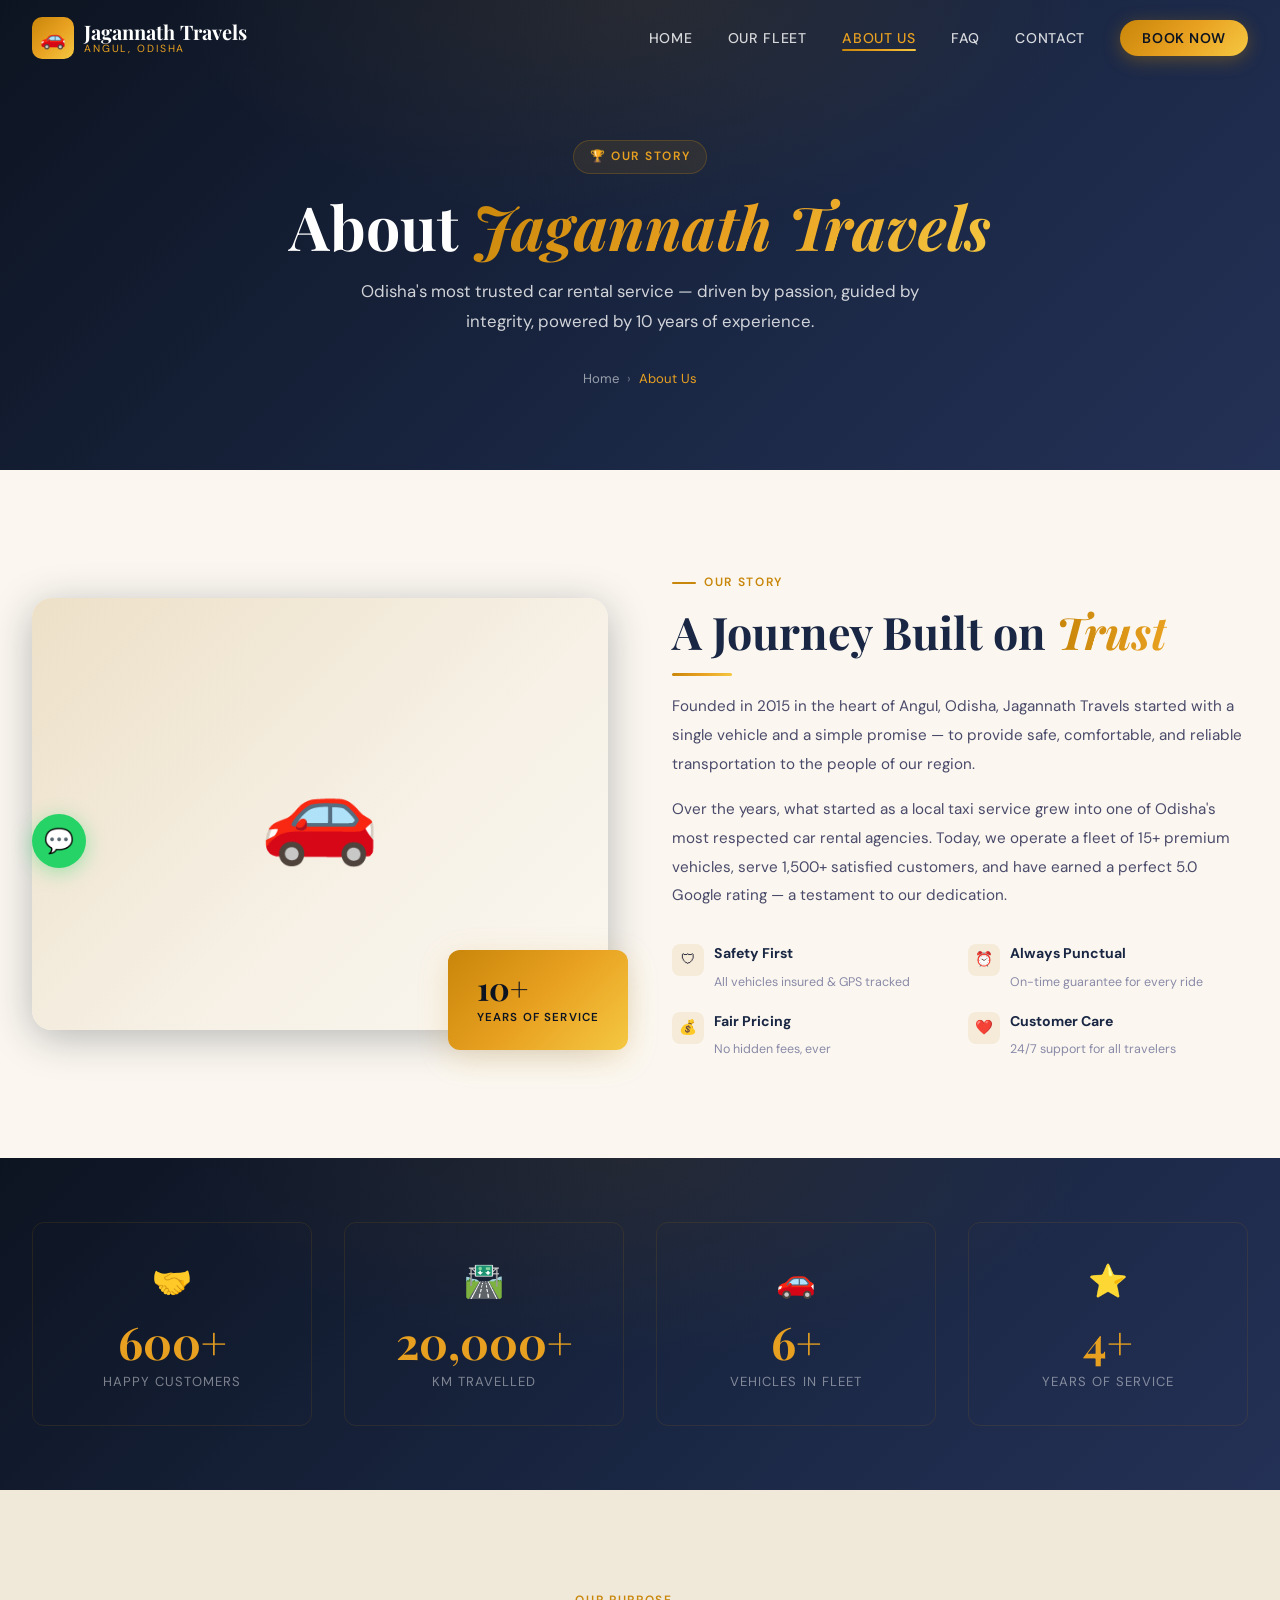
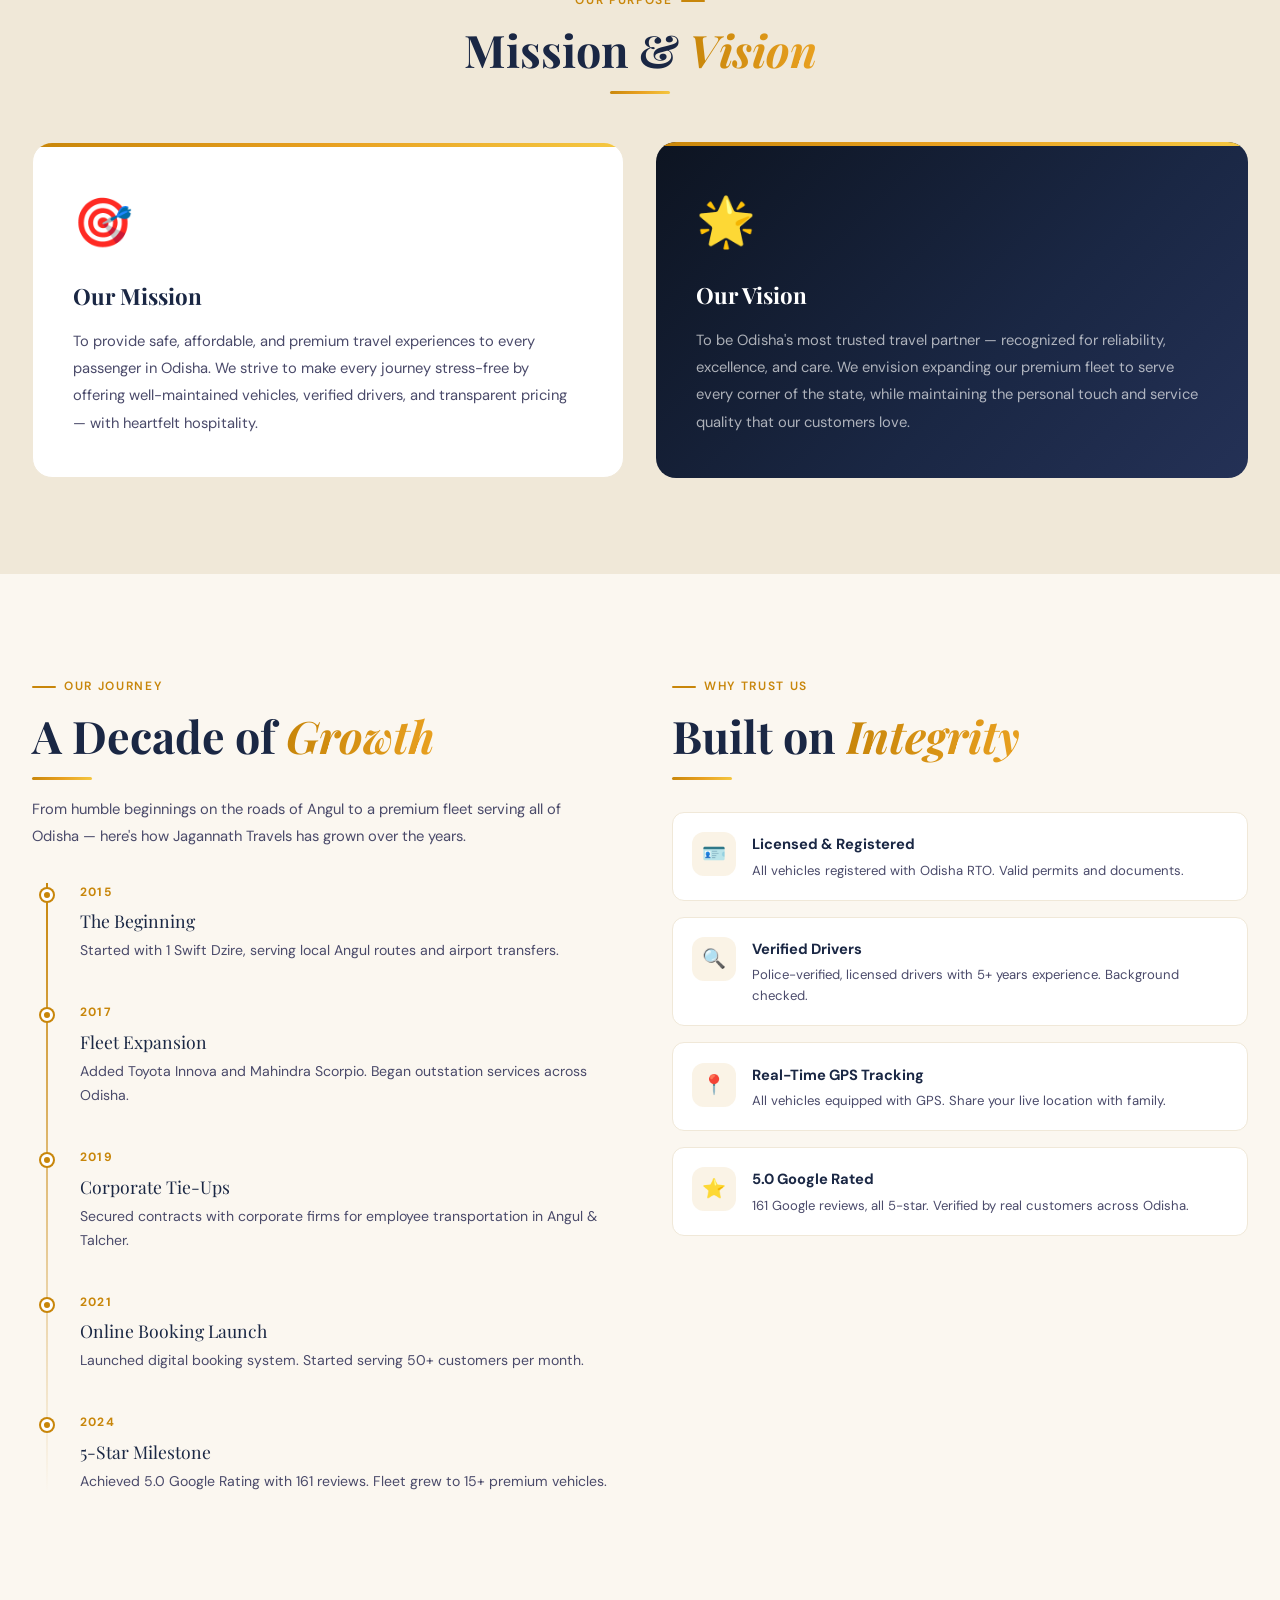
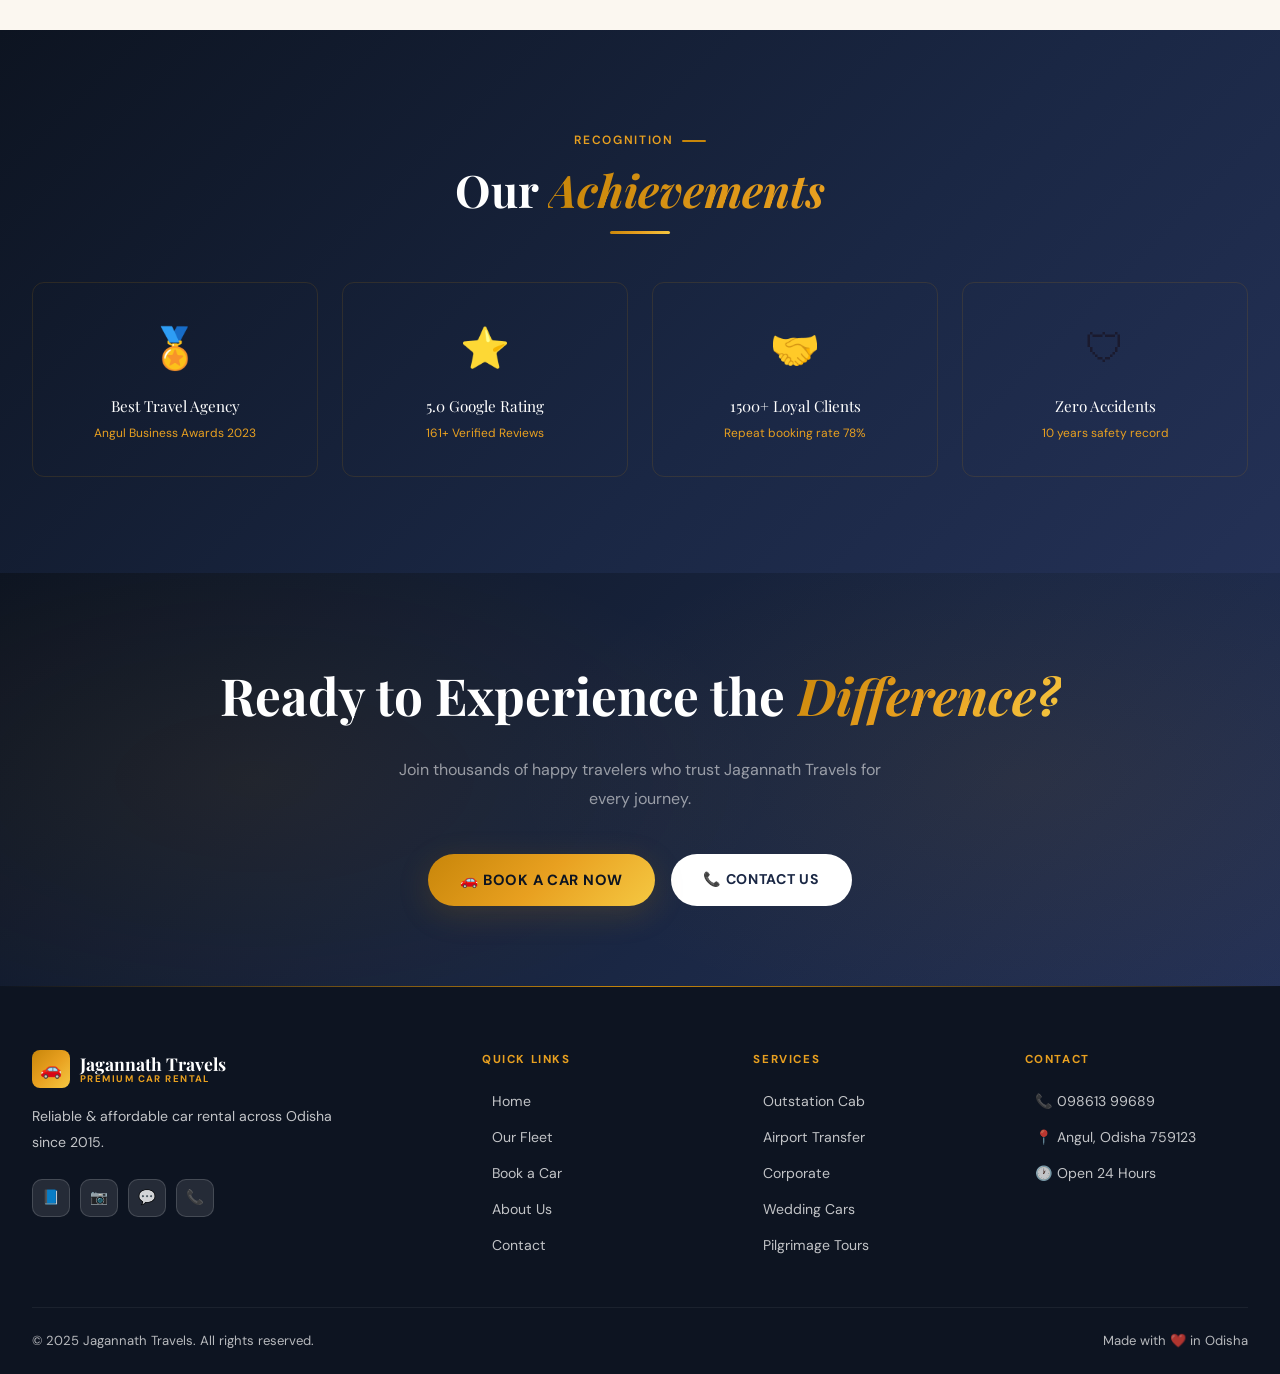
==== about.html @ 0ee489a3 "Initial commit - Jagannath Travels website" ====
<!DOCTYPE html>
<html lang="en">
<head>
  <meta charset="UTF-8" />
  <meta name="viewport" content="width=device-width, initial-scale=1.0" />
  <title>About Us | Jagannath Travels – Trusted Car Rental Angul, Odisha</title>
  <meta name="description" content="Learn about Jagannath Travels — Angul's most trusted car rental service since 2015. Our story, mission, and values. 5.0 Google rated, serving Odisha with pride." />
  <meta name="keywords" content="about Jagannath Travels, car rental company Angul, travel agency Odisha history, trusted cab service Odisha" />
  <link rel="canonical" href="https://www.jagannath-travels.com/about.html" />
  <link rel="stylesheet" href="style.css" />
</head>
<body class="inner-page">

  <div class="page-loader" id="pageLoader">
    <div class="loader-inner">
      <div class="loader-logo">Jagannath <span>Travels</span></div>
      <div class="loader-bar"><div class="loader-progress"></div></div>
    </div>
  </div>

  <nav class="nav" id="mainNav">
    <div class="nav-inner">
      <a href="index.html" class="nav-logo">
        <div class="logo-icon">🚗</div>
        <div class="logo-text">Jagannath Travels<span>Angul, Odisha</span></div>
      </a>
      <ul class="nav-links" id="navLinks">
        <li><a href="index.html">Home</a></li>
        <li><a href="cars.html">Our Fleet</a></li>
        <li><a href="about.html">About Us</a></li>
        <li><a href="faq.html">FAQ</a></li>
        <li><a href="contact.html">Contact</a></li>
        <li><a href="contact.html" class="nav-cta">Book Now</a></li>
      </ul>
      <button class="nav-toggle" id="navToggle"><span></span><span></span><span></span></button>
    </div>
  </nav>

  <header class="page-hero">
    <div class="page-hero-content">
      <div class="page-hero-tag">🏆 Our Story</div>
      <h1 class="page-hero-title">About <span class="italic">Jagannath Travels</span></h1>
      <p class="page-hero-desc">Odisha's most trusted car rental service — driven by passion, guided by integrity, powered by 10 years of experience.</p>
      <nav class="breadcrumb" aria-label="Breadcrumb">
        <a href="index.html">Home</a>
        <span>›</span>
        <span class="current">About Us</span>
      </nav>
    </div>
  </header>

  <!-- Our Story -->
  <section class="section" aria-labelledby="story-heading">
    <div class="container">
      <div class="about-story">
        <div class="about-img-wrap reveal-left">
          <div class="about-img" style="font-size:6rem;">🚗</div>
          <div class="about-accent-card">
            <div class="num">10+</div>
            <div class="text">Years of Service</div>
          </div>
        </div>

        <div class="reveal-right">
          <div class="section-tag">Our Story</div>
          <h2 class="section-title" id="story-heading">A Journey Built on <span class="italic">Trust</span></h2>
          <div class="divider"></div>
          <p style="font-size:0.95rem;color:var(--text-mid);line-height:1.9;margin-bottom:1rem;">
            Founded in 2015 in the heart of Angul, Odisha, Jagannath Travels started with a single vehicle and a simple promise — to provide safe, comfortable, and reliable transportation to the people of our region.
          </p>
          <p style="font-size:0.95rem;color:var(--text-mid);line-height:1.9;margin-bottom:1.5rem;">
            Over the years, what started as a local taxi service grew into one of Odisha's most respected car rental agencies. Today, we operate a fleet of 15+ premium vehicles, serve 1,500+ satisfied customers, and have earned a perfect 5.0 Google rating — a testament to our dedication.
          </p>

          <div class="about-values">
            <div class="value-item">
              <div class="value-icon">🛡</div>
              <div class="value-text">
                <strong>Safety First</strong>
                <span>All vehicles insured & GPS tracked</span>
              </div>
            </div>
            <div class="value-item">
              <div class="value-icon">⏰</div>
              <div class="value-text">
                <strong>Always Punctual</strong>
                <span>On-time guarantee for every ride</span>
              </div>
            </div>
            <div class="value-item">
              <div class="value-icon">💰</div>
              <div class="value-text">
                <strong>Fair Pricing</strong>
                <span>No hidden fees, ever</span>
              </div>
            </div>
            <div class="value-item">
              <div class="value-icon">❤️</div>
              <div class="value-text">
                <strong>Customer Care</strong>
                <span>24/7 support for all travelers</span>
              </div>
            </div>
          </div>
        </div>
      </div>
    </div>
  </section>

  <!-- Stats Band -->
  <section class="stats-section" aria-label="Company Stats">
    <div class="container">
      <div class="stats-grid">
        <div class="stat-card reveal delay-1">
          <div class="stat-icon">🤝</div>
          <div class="stat-num" data-count="1500" data-suffix="+">0+</div>
          <div class="stat-label">Happy Customers</div>
        </div>
        <div class="stat-card reveal delay-2">
          <div class="stat-icon">🛣️</div>
          <div class="stat-num" data-count="50000" data-suffix="+">0+</div>
          <div class="stat-label">KM Travelled</div>
        </div>
        <div class="stat-card reveal delay-3">
          <div class="stat-icon">🚗</div>
          <div class="stat-num" data-count="15" data-suffix="+">0+</div>
          <div class="stat-label">Vehicles in Fleet</div>
        </div>
        <div class="stat-card reveal delay-4">
          <div class="stat-icon">⭐</div>
          <div class="stat-num" data-count="10" data-suffix="+">0+</div>
          <div class="stat-label">Years of Service</div>
        </div>
      </div>
    </div>
  </section>

  <!-- Mission & Vision -->
  <section class="section" style="background:var(--cream-dark);" aria-labelledby="mission-heading">
    <div class="container">
      <div class="section-header-center reveal">
        <div class="section-tag">Our Purpose</div>
        <h2 class="section-title" id="mission-heading">Mission & <span class="italic">Vision</span></h2>
        <div class="divider divider-center"></div>
      </div>

      <div style="display:grid;grid-template-columns:1fr 1fr;gap:2rem;margin-top:3rem;">
        <div style="background:var(--white);border-radius:var(--radius-lg);padding:2.5rem;border:1px solid var(--cream-dark);position:relative;overflow:hidden;" class="reveal delay-1">
          <div style="position:absolute;top:0;left:0;right:0;height:4px;background:var(--gradient-gold);"></div>
          <div style="font-size:3rem;margin-bottom:1rem;">🎯</div>
          <h3 style="font-family:var(--font-display);font-size:1.4rem;color:var(--navy);margin-bottom:0.8rem;">Our Mission</h3>
          <p style="font-size:0.92rem;color:var(--text-mid);line-height:1.85;">
            To provide safe, affordable, and premium travel experiences to every passenger in Odisha. We strive to make every journey stress-free by offering well-maintained vehicles, verified drivers, and transparent pricing — with heartfelt hospitality.
          </p>
        </div>

        <div style="background:var(--gradient-navy);border-radius:var(--radius-lg);padding:2.5rem;position:relative;overflow:hidden;" class="reveal delay-2">
          <div style="position:absolute;top:0;left:0;right:0;height:4px;background:var(--gradient-gold);"></div>
          <div style="font-size:3rem;margin-bottom:1rem;">🌟</div>
          <h3 style="font-family:var(--font-display);font-size:1.4rem;color:var(--white);margin-bottom:0.8rem;">Our Vision</h3>
          <p style="font-size:0.92rem;color:rgba(255,255,255,0.65);line-height:1.85;">
            To be Odisha's most trusted travel partner — recognized for reliability, excellence, and care. We envision expanding our premium fleet to serve every corner of the state, while maintaining the personal touch and service quality that our customers love.
          </p>
        </div>
      </div>
    </div>
  </section>

  <!-- Journey / Timeline -->
  <section class="section" aria-labelledby="journey-heading">
    <div class="container">
      <div style="display:grid;grid-template-columns:1fr 1fr;gap:4rem;align-items:start;">
        <div class="reveal-left">
          <div class="section-tag">Our Journey</div>
          <h2 class="section-title" id="journey-heading">A Decade of <span class="italic">Growth</span></h2>
          <div class="divider"></div>
          <p style="font-size:0.92rem;color:var(--text-mid);line-height:1.85;margin-bottom:2rem;">
            From humble beginnings on the roads of Angul to a premium fleet serving all of Odisha — here's how Jagannath Travels has grown over the years.
          </p>
          <div class="timeline">
            <div class="timeline-item">
              <div class="timeline-year">2015</div>
              <div class="timeline-title">The Beginning</div>
              <div class="timeline-desc">Started with 1 Swift Dzire, serving local Angul routes and airport transfers.</div>
            </div>
            <div class="timeline-item">
              <div class="timeline-year">2017</div>
              <div class="timeline-title">Fleet Expansion</div>
              <div class="timeline-desc">Added Toyota Innova and Mahindra Scorpio. Began outstation services across Odisha.</div>
            </div>
            <div class="timeline-item">
              <div class="timeline-year">2019</div>
              <div class="timeline-title">Corporate Tie-Ups</div>
              <div class="timeline-desc">Secured contracts with corporate firms for employee transportation in Angul & Talcher.</div>
            </div>
            <div class="timeline-item">
              <div class="timeline-year">2021</div>
              <div class="timeline-title">Online Booking Launch</div>
              <div class="timeline-desc">Launched digital booking system. Started serving 50+ customers per month.</div>
            </div>
            <div class="timeline-item">
              <div class="timeline-year">2024</div>
              <div class="timeline-title">5-Star Milestone</div>
              <div class="timeline-desc">Achieved 5.0 Google Rating with 161 reviews. Fleet grew to 15+ premium vehicles.</div>
            </div>
          </div>
        </div>

        <!-- Why Trust Us -->
        <div class="reveal-right">
          <div class="section-tag">Why Trust Us</div>
          <h2 class="section-title">Built on <span class="italic">Integrity</span></h2>
          <div class="divider"></div>

          <div style="display:flex;flex-direction:column;gap:1rem;margin-top:2rem;">
            <div style="display:flex;gap:1rem;align-items:flex-start;padding:1.2rem;background:var(--white);border:1px solid var(--cream-dark);border-radius:var(--radius);transition:var(--transition);" onmouseover="this.style.borderColor='rgba(200,134,10,0.3)'" onmouseout="this.style.borderColor='var(--cream-dark)'">
              <div style="width:44px;height:44px;background:rgba(200,134,10,0.1);border-radius:var(--radius);display:flex;align-items:center;justify-content:center;font-size:1.2rem;flex-shrink:0;">🪪</div>
              <div>
                <div style="font-weight:700;font-size:0.92rem;color:var(--navy);margin-bottom:3px;">Licensed & Registered</div>
                <div style="font-size:0.82rem;color:var(--text-mid);line-height:1.6;">All vehicles registered with Odisha RTO. Valid permits and documents.</div>
              </div>
            </div>

            <div style="display:flex;gap:1rem;align-items:flex-start;padding:1.2rem;background:var(--white);border:1px solid var(--cream-dark);border-radius:var(--radius);transition:var(--transition);" onmouseover="this.style.borderColor='rgba(200,134,10,0.3)'" onmouseout="this.style.borderColor='var(--cream-dark)'">
              <div style="width:44px;height:44px;background:rgba(200,134,10,0.1);border-radius:var(--radius);display:flex;align-items:center;justify-content:center;font-size:1.2rem;flex-shrink:0;">🔍</div>
              <div>
                <div style="font-weight:700;font-size:0.92rem;color:var(--navy);margin-bottom:3px;">Verified Drivers</div>
                <div style="font-size:0.82rem;color:var(--text-mid);line-height:1.6;">Police-verified, licensed drivers with 5+ years experience. Background checked.</div>
              </div>
            </div>

            <div style="display:flex;gap:1rem;align-items:flex-start;padding:1.2rem;background:var(--white);border:1px solid var(--cream-dark);border-radius:var(--radius);transition:var(--transition);" onmouseover="this.style.borderColor='rgba(200,134,10,0.3)'" onmouseout="this.style.borderColor='var(--cream-dark)'">
              <div style="width:44px;height:44px;background:rgba(200,134,10,0.1);border-radius:var(--radius);display:flex;align-items:center;justify-content:center;font-size:1.2rem;flex-shrink:0;">📍</div>
              <div>
                <div style="font-weight:700;font-size:0.92rem;color:var(--navy);margin-bottom:3px;">Real-Time GPS Tracking</div>
                <div style="font-size:0.82rem;color:var(--text-mid);line-height:1.6;">All vehicles equipped with GPS. Share your live location with family.</div>
              </div>
            </div>

            <div style="display:flex;gap:1rem;align-items:flex-start;padding:1.2rem;background:var(--white);border:1px solid var(--cream-dark);border-radius:var(--radius);transition:var(--transition);" onmouseover="this.style.borderColor='rgba(200,134,10,0.3)'" onmouseout="this.style.borderColor='var(--cream-dark)'">
              <div style="width:44px;height:44px;background:rgba(200,134,10,0.1);border-radius:var(--radius);display:flex;align-items:center;justify-content:center;font-size:1.2rem;flex-shrink:0;">⭐</div>
              <div>
                <div style="font-weight:700;font-size:0.92rem;color:var(--navy);margin-bottom:3px;">5.0 Google Rated</div>
                <div style="font-size:0.82rem;color:var(--text-mid);line-height:1.6;">161 Google reviews, all 5-star. Verified by real customers across Odisha.</div>
              </div>
            </div>
          </div>
        </div>
      </div>
    </div>
  </section>

  <!-- Awards / Recognition -->
  <section class="section" style="background:var(--gradient-navy);" aria-label="Awards">
    <div class="container">
      <div class="section-header-center reveal">
        <div class="section-tag" style="color:var(--gold-light);">Recognition</div>
        <h2 class="section-title" style="color:var(--white);">Our <span class="italic">Achievements</span></h2>
        <div class="divider divider-center"></div>
      </div>
      <div style="display:grid;grid-template-columns:repeat(4,1fr);gap:1.5rem;margin-top:3rem;">
        <div style="text-align:center;padding:2rem 1rem;border:1px solid rgba(200,134,10,0.15);border-radius:var(--radius);" class="reveal delay-1">
          <div style="font-size:2.5rem;margin-bottom:0.8rem;">🏅</div>
          <div style="font-family:var(--font-display);font-size:0.95rem;color:var(--white);margin-bottom:0.3rem;">Best Travel Agency</div>
          <div style="font-size:0.75rem;color:var(--gold-light);">Angul Business Awards 2023</div>
        </div>
        <div style="text-align:center;padding:2rem 1rem;border:1px solid rgba(200,134,10,0.15);border-radius:var(--radius);" class="reveal delay-2">
          <div style="font-size:2.5rem;margin-bottom:0.8rem;">⭐</div>
          <div style="font-family:var(--font-display);font-size:0.95rem;color:var(--white);margin-bottom:0.3rem;">5.0 Google Rating</div>
          <div style="font-size:0.75rem;color:var(--gold-light);">161+ Verified Reviews</div>
        </div>
        <div style="text-align:center;padding:2rem 1rem;border:1px solid rgba(200,134,10,0.15);border-radius:var(--radius);" class="reveal delay-3">
          <div style="font-size:2.5rem;margin-bottom:0.8rem;">🤝</div>
          <div style="font-family:var(--font-display);font-size:0.95rem;color:var(--white);margin-bottom:0.3rem;">1500+ Loyal Clients</div>
          <div style="font-size:0.75rem;color:var(--gold-light);">Repeat booking rate 78%</div>
        </div>
        <div style="text-align:center;padding:2rem 1rem;border:1px solid rgba(200,134,10,0.15);border-radius:var(--radius);" class="reveal delay-4">
          <div style="font-size:2.5rem;margin-bottom:0.8rem;">🛡</div>
          <div style="font-family:var(--font-display);font-size:0.95rem;color:var(--white);margin-bottom:0.3rem;">Zero Accidents</div>
          <div style="font-size:0.75rem;color:var(--gold-light);">10 years safety record</div>
        </div>
      </div>
    </div>
  </section>

  <!-- CTA -->
  <section class="cta-section">
    <div class="container" style="position:relative;z-index:1;">
      <h2 class="cta-title">Ready to Experience the <span class="italic">Difference?</span></h2>
      <p class="cta-sub">Join thousands of happy travelers who trust Jagannath Travels for every journey.</p>
      <div class="cta-actions">
        <a href="contact.html" class="btn-primary">🚗 Book a Car Now</a>
        <a href="contact.html" class="btn-white">📞 Contact Us</a>
      </div>
    </div>
  </section>

  <!-- Footer -->
  <footer>
    <div class="footer-grid">
      <div class="footer-brand">
        <div class="footer-logo"><div class="logo-icon">🚗</div><div class="logo-text">Jagannath Travels<span>Premium Car Rental</span></div></div>
        <p class="footer-desc">Reliable & affordable car rental across Odisha since 2015.</p>
        <div class="footer-social"><a href="#" class="social-btn">📘</a><a href="#" class="social-btn">📷</a><a href="https://wa.me/919861399689" class="social-btn">💬</a><a href="tel:09861399689" class="social-btn">📞</a></div>
      </div>
      <div><div class="footer-col-title">Quick Links</div><ul class="footer-links"><li><a href="index.html">Home</a></li><li><a href="cars.html">Our Fleet</a></li><li><a href="contact.html">Book a Car</a></li><li><a href="about.html">About Us</a></li><li><a href="contact.html">Contact</a></li></ul></div>
      <div><div class="footer-col-title">Services</div><ul class="footer-links"><li><a href="#">Outstation Cab</a></li><li><a href="#">Airport Transfer</a></li><li><a href="#">Corporate</a></li><li><a href="#">Wedding Cars</a></li><li><a href="#">Pilgrimage Tours</a></li></ul></div>
      <div><div class="footer-col-title">Contact</div><ul class="footer-links"><li><a href="tel:09861399689">📞 098613 99689</a></li><li><a href="contact.html">📍 Angul, Odisha 759123</a></li><li><a href="#">🕐 Open 24 Hours</a></li></ul></div>
    </div>
    <div class="footer-bottom"><span>© 2025 Jagannath Travels. All rights reserved.</span><span>Made with ❤️ in Odisha</span></div>
  </footer>

  <a href="https://wa.me/919861399689" class="whatsapp-float">💬</a>
  <button class="scroll-top" id="scrollTop">↑</button>
  <script src="script.js"></script>
</body>
</html>
---- style.css ----
/* ============================================================
   JAGANNATH TRAVELS — Main Stylesheet
   Aesthetic: Luxury Saffron & Deep Navy with Gold accents
   ============================================================ */

@import url('https://fonts.googleapis.com/css2?family=Playfair+Display:ital,wght@0,400;0,600;0,700;1,400;1,600&family=DM+Sans:ital,wght@0,300;0,400;0,500;0,600;1,400&family=Cormorant+Garamond:wght@300;400;600&display=swap');

/* ---- CSS Variables ---- */
:root {
  --gold: #C8860A;
  --gold-light: #E8A020;
  --gold-pale: #F5D98B;
  --navy: #1A2744;
  --navy-deep: #0D1421;
  --navy-mid: #243156;
  --cream: #FBF7F0;
  --cream-dark: #F0E8D8;
  --white: #FFFFFF;
  --text-dark: #1A1A2E;
  --text-mid: #4A4A6A;
  --text-light: #8A8AA8;
  --border: rgba(200,134,10,0.2);
  --shadow-gold: 0 8px 32px rgba(200,134,10,0.18);
  --shadow-navy: 0 8px 40px rgba(13,20,33,0.28);
  --gradient-gold: linear-gradient(135deg, #C8860A 0%, #E8A020 50%, #F5C842 100%);
  --gradient-navy: linear-gradient(135deg, #0D1421 0%, #1A2744 60%, #243156 100%);
  --font-display: 'Playfair Display', Georgia, serif;
  --font-sub: 'Cormorant Garamond', Georgia, serif;
  --font-body: 'DM Sans', -apple-system, sans-serif;
  --radius: 12px;
  --radius-lg: 20px;
  --transition: all 0.38s cubic-bezier(0.4, 0, 0.2, 1);
  --transition-slow: all 0.6s cubic-bezier(0.4, 0, 0.2, 1);
}

/* ---- Reset & Base ---- */
*, *::before, *::after { box-sizing: border-box; margin: 0; padding: 0; }

html {
  scroll-behavior: smooth;
  font-size: 16px;
  -webkit-font-smoothing: antialiased;
}

body {
  font-family: var(--font-body);
  background: var(--cream);
  color: var(--text-dark);
  overflow-x: hidden;
  line-height: 1.65;
}

img { max-width: 100%; display: block; }
a { text-decoration: none; color: inherit; }
ul { list-style: none; }
button { cursor: pointer; border: none; background: none; font-family: inherit; }

/* ---- Custom Scrollbar ---- */
::-webkit-scrollbar { width: 6px; }
::-webkit-scrollbar-track { background: var(--navy-deep); }
::-webkit-scrollbar-thumb { background: var(--gold); border-radius: 3px; }

/* ============================================================
   NAVIGATION
   ============================================================ */
.nav {
  position: fixed;
  top: 0; left: 0; right: 0;
  z-index: 1000;
  padding: 0 2rem;
  transition: var(--transition);
}

.nav-inner {
  max-width: 1280px;
  margin: 0 auto;
  display: flex;
  align-items: center;
  justify-content: space-between;
  height: 76px;
}

.nav.scrolled {
  background: rgba(13,20,33,0.96);
  backdrop-filter: blur(16px);
  box-shadow: 0 4px 30px rgba(0,0,0,0.3);
  border-bottom: 1px solid rgba(200,134,10,0.15);
}

.nav-logo {
  display: flex;
  align-items: center;
  gap: 10px;
}

.nav-logo .logo-icon {
  width: 42px; height: 42px;
  background: var(--gradient-gold);
  border-radius: 10px;
  display: flex; align-items: center; justify-content: center;
  font-size: 1.3rem;
}

.nav-logo .logo-text {
  font-family: var(--font-display);
  font-size: 1.25rem;
  font-weight: 700;
  color: var(--white);
  line-height: 1.1;
}

.nav-logo .logo-text span {
  display: block;
  font-size: 0.65rem;
  font-family: var(--font-body);
  font-weight: 400;
  letter-spacing: 0.18em;
  color: var(--gold-light);
  text-transform: uppercase;
}

.nav-links {
  display: flex;
  align-items: center;
  gap: 2.2rem;
}

.nav-links a {
  font-size: 0.88rem;
  font-weight: 500;
  letter-spacing: 0.05em;
  color: rgba(255,255,255,0.82);
  text-transform: uppercase;
  position: relative;
  transition: var(--transition);
}

.nav-links a::after {
  content: '';
  position: absolute;
  bottom: -4px; left: 0;
  width: 0; height: 2px;
  background: var(--gold-light);
  transition: var(--transition);
  border-radius: 2px;
}

.nav-links a:hover,
.nav-links a.active {
  color: var(--gold-light);
}

.nav-links a:hover::after,
.nav-links a.active::after {
  width: 100%;
}

.nav-cta {
  background: var(--gradient-gold);
  color: var(--navy-deep) !important;
  padding: 9px 22px;
  border-radius: 50px;
  font-weight: 600 !important;
  transition: var(--transition) !important;
  box-shadow: 0 4px 18px rgba(200,134,10,0.35);
}

.nav-cta:hover {
  transform: translateY(-2px);
  box-shadow: 0 6px 24px rgba(200,134,10,0.5) !important;
}

.nav-cta::after { display: none !important; }

.nav-toggle {
  display: none;
  flex-direction: column;
  gap: 5px;
  padding: 6px;
}

.nav-toggle span {
  display: block;
  width: 24px; height: 2px;
  background: var(--white);
  border-radius: 2px;
  transition: var(--transition);
}

/* ============================================================
   HERO
   ============================================================ */
.hero {
  position: relative;
  min-height: 100vh;
  background: var(--gradient-navy);
  display: flex;
  align-items: center;
  overflow: hidden;
}

.hero-bg {
  position: absolute;
  inset: 0;
  background: 
    radial-gradient(ellipse 80% 60% at 70% 50%, rgba(200,134,10,0.1) 0%, transparent 60%),
    radial-gradient(ellipse 50% 80% at 20% 80%, rgba(200,134,10,0.06) 0%, transparent 50%);
}

.hero-grid {
  position: absolute;
  inset: 0;
  background-image: 
    linear-gradient(rgba(200,134,10,0.04) 1px, transparent 1px),
    linear-gradient(90deg, rgba(200,134,10,0.04) 1px, transparent 1px);
  background-size: 60px 60px;
  mask-image: radial-gradient(ellipse 80% 80% at 50% 50%, black, transparent);
}

.hero-particles {
  position: absolute;
  inset: 0;
  pointer-events: none;
}

.hero-particles .particle {
  position: absolute;
  width: 3px; height: 3px;
  background: var(--gold);
  border-radius: 50%;
  opacity: 0;
  animation: particleFloat 6s infinite;
}

@keyframes particleFloat {
  0% { opacity: 0; transform: translateY(0) scale(0); }
  20% { opacity: 0.8; transform: translateY(-20px) scale(1); }
  80% { opacity: 0.4; }
  100% { opacity: 0; transform: translateY(-80px) scale(0.3); }
}

.hero-content {
  position: relative;
  z-index: 2;
  max-width: 1280px;
  margin: 0 auto;
  padding: 0 2rem;
  width: 100%;
  display: grid;
  grid-template-columns: 1fr 1fr;
  gap: 4rem;
  align-items: center;
  padding-top: 80px;
}

.hero-badge {
  display: inline-flex;
  align-items: center;
  gap: 8px;
  background: rgba(200,134,10,0.12);
  border: 1px solid rgba(200,134,10,0.3);
  border-radius: 50px;
  padding: 6px 16px;
  font-size: 0.78rem;
  font-weight: 600;
  letter-spacing: 0.1em;
  text-transform: uppercase;
  color: var(--gold-light);
  margin-bottom: 1.5rem;
  animation: fadeInUp 0.6s ease both;
}

.hero-badge .dot {
  width: 6px; height: 6px;
  background: var(--gold-light);
  border-radius: 50%;
  animation: pulse 2s infinite;
}

@keyframes pulse {
  0%, 100% { opacity: 1; transform: scale(1); }
  50% { opacity: 0.5; transform: scale(1.4); }
}

.hero-title {
  font-family: var(--font-display);
  font-size: clamp(2.6rem, 5vw, 4.2rem);
  font-weight: 700;
  line-height: 1.1;
  color: var(--white);
  margin-bottom: 1.4rem;
  animation: fadeInUp 0.7s 0.1s ease both;
}

.hero-title .highlight {
  background: var(--gradient-gold);
  -webkit-background-clip: text;
  -webkit-text-fill-color: transparent;
  background-clip: text;
  font-style: italic;
}

.hero-desc {
  font-size: 1.05rem;
  color: rgba(255,255,255,0.65);
  max-width: 460px;
  margin-bottom: 2.4rem;
  animation: fadeInUp 0.7s 0.2s ease both;
  line-height: 1.8;
}

.hero-actions {
  display: flex;
  gap: 1rem;
  flex-wrap: wrap;
  animation: fadeInUp 0.7s 0.3s ease both;
}

.btn-primary {
  background: var(--gradient-gold);
  color: var(--navy-deep);
  padding: 14px 32px;
  border-radius: 50px;
  font-weight: 700;
  font-size: 0.92rem;
  letter-spacing: 0.05em;
  text-transform: uppercase;
  transition: var(--transition);
  box-shadow: var(--shadow-gold);
  display: inline-flex;
  align-items: center;
  gap: 8px;
}

.btn-primary:hover {
  transform: translateY(-3px);
  box-shadow: 0 12px 40px rgba(200,134,10,0.5);
}

.btn-outline {
  border: 1.5px solid rgba(255,255,255,0.25);
  color: var(--white);
  padding: 14px 32px;
  border-radius: 50px;
  font-weight: 500;
  font-size: 0.92rem;
  letter-spacing: 0.03em;
  transition: var(--transition);
  display: inline-flex;
  align-items: center;
  gap: 8px;
  backdrop-filter: blur(8px);
  background: rgba(255,255,255,0.04);
}

.btn-outline:hover {
  border-color: var(--gold-light);
  color: var(--gold-light);
  transform: translateY(-2px);
}

.hero-stats {
  display: flex;
  gap: 2rem;
  margin-top: 3rem;
  animation: fadeInUp 0.7s 0.4s ease both;
}

.hero-stat {
  text-align: center;
}

.hero-stat .num {
  font-family: var(--font-display);
  font-size: 1.8rem;
  font-weight: 700;
  color: var(--gold-light);
  line-height: 1;
}

.hero-stat .label {
  font-size: 0.7rem;
  letter-spacing: 0.1em;
  text-transform: uppercase;
  color: rgba(255,255,255,0.45);
  margin-top: 4px;
}

.hero-visual {
  position: relative;
  animation: fadeInRight 0.8s 0.3s ease both;
}

.hero-car-card {
  background: rgba(255,255,255,0.05);
  backdrop-filter: blur(20px);
  border: 1px solid rgba(255,255,255,0.1);
  border-radius: var(--radius-lg);
  padding: 2rem;
  position: relative;
  overflow: hidden;
}

.hero-car-card::before {
  content: '';
  position: absolute;
  top: 0; left: 0; right: 0;
  height: 2px;
  background: var(--gradient-gold);
}

.hero-car-img {
  width: 100%;
  aspect-ratio: 16/9;
  background: linear-gradient(135deg, rgba(200,134,10,0.1), rgba(200,134,10,0.02));
  border-radius: var(--radius);
  display: flex;
  align-items: center;
  justify-content: center;
  font-size: 6rem;
  margin-bottom: 1.2rem;
  position: relative;
  overflow: hidden;
}

.hero-car-name {
  font-family: var(--font-display);
  font-size: 1.4rem;
  color: var(--white);
  margin-bottom: 0.4rem;
}

.hero-car-sub {
  font-size: 0.82rem;
  color: rgba(255,255,255,0.45);
  letter-spacing: 0.08em;
  text-transform: uppercase;
}

.hero-car-price {
  margin-top: 1rem;
  font-family: var(--font-display);
  font-size: 1.6rem;
  color: var(--gold-light);
}

.hero-car-price span {
  font-size: 0.8rem;
  color: rgba(255,255,255,0.4);
  font-family: var(--font-body);
}

.hero-floating-badge {
  position: absolute;
  top: -12px; right: -12px;
  background: var(--gradient-gold);
  color: var(--navy-deep);
  padding: 8px 14px;
  border-radius: 50px;
  font-size: 0.72rem;
  font-weight: 700;
  letter-spacing: 0.05em;
  text-transform: uppercase;
  animation: float 3s ease-in-out infinite;
  box-shadow: var(--shadow-gold);
}

@keyframes float {
  0%, 100% { transform: translateY(0); }
  50% { transform: translateY(-8px); }
}

/* ---- Search Bar ---- */
.search-bar-wrap {
  position: absolute;
  bottom: 60px;
  left: 0;
  right: 0;
  z-index: 10;
  transform: translateY(0);
  animation: slideUpFade 0.8s 0.5s ease both;
}

@keyframes slideUpFade {
  0% { opacity: 0; transform: translateY(40px); }
  100% { opacity: 1; transform: translateY(0); }
}

.search-bar {
  max-width: 1280px;
  margin: 0 auto;
  padding: 0 2rem;
}

.search-card {
  background: var(--white);
  border-radius: var(--radius-lg);
  padding: 1.5rem 2rem;
  box-shadow: 0 20px 60px rgba(0,0,0,0.18);
  display: grid;
  grid-template-columns: 1fr 1fr 1fr auto;
  gap: 1rem;
  align-items: end;
  border: 1px solid rgba(200,134,10,0.1);
  transition: var(--transition);
  position: relative;
  overflow: hidden;
}

.search-card::before {
  content: '';
  position: absolute;
  top: 0;
  left: -100%;
  width: 100%;
  height: 100%;
  background: linear-gradient(90deg, transparent, rgba(200,134,10,0.08), transparent);
  transition: 0.6s ease;
}

.search-card:hover {
  transform: translateY(-4px);
  box-shadow: 0 30px 80px rgba(0,0,0,0.22), 0 0 0 1px rgba(200,134,10,0.2);
}

.search-card:hover::before {
  left: 100%;
}

.search-field label {
  display: block;
  font-size: 0.72rem;
  font-weight: 600;
  letter-spacing: 0.1em;
  text-transform: uppercase;
  color: var(--text-mid);
  margin-bottom: 6px;
}

.search-field input,
.search-field select {
  width: 100%;
  border: 1.5px solid var(--cream-dark);
  border-radius: var(--radius);
  padding: 10px 14px;
  font-family: var(--font-body);
  font-size: 0.92rem;
  color: var(--text-dark);
  background: var(--cream);
  transition: var(--transition);
  outline: none;
}

.search-field input:focus,
.search-field select:focus {
  border-color: var(--gold);
  background: var(--white);
  box-shadow: 0 0 0 3px rgba(200,134,10,0.12);
  transform: scale(1.02);
}

.search-field input:hover,
.search-field select:hover {
  border-color: var(--gold-light);
}

.search-btn {
  background: var(--gradient-gold);
  color: var(--navy-deep);
  padding: 12px 28px;
  border-radius: var(--radius);
  font-weight: 700;
  font-size: 0.88rem;
  letter-spacing: 0.06em;
  text-transform: uppercase;
  transition: var(--transition);
  white-space: nowrap;
  box-shadow: var(--shadow-gold);
  display: flex;
  align-items: center;
  gap: 8px;
  position: relative;
  overflow: hidden;
}

.search-btn::before {
  content: '';
  position: absolute;
  top: 50%;
  left: 50%;
  width: 0;
  height: 0;
  background: rgba(255,255,255,0.3);
  border-radius: 50%;
  transform: translate(-50%, -50%);
  transition: width 0.6s ease, height 0.6s ease;
}

.search-btn:hover::before {
  width: 300px;
  height: 300px;
}

.search-btn:hover {
  transform: translateY(-3px) scale(1.02);
  box-shadow: 0 12px 35px rgba(200,134,10,0.5);
}

.search-btn:active {
  transform: translateY(0) scale(0.98);
}

/* ============================================================
   SECTION HELPERS
   ============================================================ */
.section {
  padding: 6rem 2rem;
}

.section-narrow { padding: 5rem 2rem; }

.container {
  max-width: 1280px;
  margin: 0 auto;
}

.section-tag {
  display: inline-flex;
  align-items: center;
  gap: 8px;
  font-size: 0.75rem;
  font-weight: 600;
  letter-spacing: 0.14em;
  text-transform: uppercase;
  color: var(--gold);
  margin-bottom: 0.8rem;
}

.section-tag::before {
  content: '';
  display: block;
  width: 24px; height: 2px;
  background: var(--gold);
  border-radius: 2px;
}

.section-title {
  font-family: var(--font-display);
  font-size: clamp(1.9rem, 3.5vw, 3rem);
  font-weight: 700;
  line-height: 1.15;
  color: var(--navy);
  margin-bottom: 1rem;
}

.section-title .italic { font-style: italic; color: var(--gold); }

.section-desc {
  font-size: 1rem;
  color: var(--text-mid);
  max-width: 580px;
  line-height: 1.8;
}

.section-header-center {
  text-align: center;
}

.section-header-center .section-desc {
  margin: 0 auto;
}

.section-header-center .section-tag {
  justify-content: center;
}

.section-header-center .section-tag::before { display: none; }

.section-header-center .section-tag::after {
  content: '';
  display: block;
  width: 24px; height: 2px;
  background: var(--gold);
  border-radius: 2px;
}

/* ---- Divider ---- */
.divider {
  width: 60px; height: 3px;
  background: var(--gradient-gold);
  border-radius: 3px;
  margin: 1rem 0;
}

.divider-center { margin: 1rem auto; }

/* ============================================================
   STATS SECTION
   ============================================================ */
.stats-section {
  background: var(--gradient-navy);
  padding: 4rem 2rem;
  position: relative;
  overflow: hidden;
}

.stats-section::before {
  content: '';
  position: absolute;
  inset: 0;
  background: radial-gradient(ellipse 60% 100% at 50% 0%, rgba(200,134,10,0.08) 0%, transparent 60%);
}

.stats-grid {
  display: grid;
  grid-template-columns: repeat(4, 1fr);
  gap: 2rem;
  position: relative;
  z-index: 1;
}

.stat-card {
  text-align: center;
  padding: 2rem 1rem;
  border-radius: var(--radius);
  border: 1px solid rgba(200,134,10,0.12);
  transition: var(--transition);
  position: relative;
  overflow: hidden;
}

.stat-card::before {
  content: '';
  position: absolute;
  inset: 0;
  background: rgba(200,134,10,0.04);
  opacity: 0;
  transition: var(--transition);
}

.stat-card:hover::before { opacity: 1; }

.stat-card:hover {
  transform: translateY(-4px);
  border-color: rgba(200,134,10,0.3);
}

.stat-icon {
  font-size: 2rem;
  margin-bottom: 0.8rem;
}

.stat-num {
  font-family: var(--font-display);
  font-size: 2.8rem;
  font-weight: 700;
  color: var(--gold-light);
  line-height: 1;
  margin-bottom: 0.4rem;
}

.stat-label {
  font-size: 0.82rem;
  letter-spacing: 0.08em;
  text-transform: uppercase;
  color: rgba(255,255,255,0.45);
}

/* ============================================================
   FEATURES / WHY US
   ============================================================ */
.features-grid {
  display: grid;
  grid-template-columns: repeat(3, 1fr);
  gap: 1.5rem;
  margin-top: 3rem;
}

.feature-card {
  background: var(--white);
  border-radius: var(--radius-lg);
  padding: 2rem;
  border: 1px solid var(--cream-dark);
  transition: var(--transition);
  position: relative;
  overflow: hidden;
}

.feature-card::before {
  content: '';
  position: absolute;
  top: 0; left: 0;
  width: 100%; height: 3px;
  background: var(--gradient-gold);
  transform: scaleX(0);
  transform-origin: left;
  transition: var(--transition);
}

.feature-card:hover {
  transform: translateY(-6px);
  box-shadow: 0 20px 50px rgba(0,0,0,0.1);
  border-color: transparent;
}

.feature-card:hover::before { transform: scaleX(1); }

.feature-icon {
  width: 56px; height: 56px;
  background: linear-gradient(135deg, rgba(200,134,10,0.12), rgba(200,134,10,0.04));
  border-radius: var(--radius);
  display: flex;
  align-items: center;
  justify-content: center;
  font-size: 1.6rem;
  margin-bottom: 1.2rem;
  border: 1px solid rgba(200,134,10,0.2);
}

.feature-title {
  font-family: var(--font-display);
  font-size: 1.15rem;
  font-weight: 600;
  color: var(--navy);
  margin-bottom: 0.6rem;
}

.feature-desc {
  font-size: 0.88rem;
  color: var(--text-mid);
  line-height: 1.75;
}

/* ============================================================
   CAR CARDS
   ============================================================ */
.cars-grid {
  display: grid;
  grid-template-columns: repeat(3, 1fr);
  gap: 1.8rem;
  margin-top: 3rem;
}

.car-card {
  background: var(--white);
  border-radius: var(--radius-lg);
  overflow: hidden;
  border: 1px solid var(--cream-dark);
  transition: var(--transition);
  position: relative;
}

.car-card:hover {
  transform: translateY(-8px);
  box-shadow: 0 24px 60px rgba(0,0,0,0.12);
}

.car-img-wrap {
  position: relative;
  overflow: hidden;
  background: linear-gradient(135deg, var(--cream-dark), var(--cream));
  height: 200px;
  display: flex;
  align-items: center;
  justify-content: center;
}

.car-emoji {
  font-size: 5rem;
  transition: var(--transition-slow);
  filter: drop-shadow(0 8px 20px rgba(0,0,0,0.1));
}

.car-card:hover .car-emoji {
  transform: scale(1.08) translateY(-4px);
}

.car-badge {
  position: absolute;
  top: 12px; left: 12px;
  background: var(--gradient-gold);
  color: var(--navy-deep);
  padding: 4px 10px;
  border-radius: 50px;
  font-size: 0.68rem;
  font-weight: 700;
  letter-spacing: 0.08em;
  text-transform: uppercase;
}

.car-overlay {
  position: absolute;
  inset: 0;
  background: linear-gradient(to top, rgba(13,20,33,0.7) 0%, transparent 50%);
  opacity: 0;
  transition: var(--transition);
  display: flex;
  align-items: flex-end;
  padding: 1rem;
}

.car-card:hover .car-overlay { opacity: 1; }

.car-overlay-btn {
  background: var(--white);
  color: var(--navy);
  padding: 8px 18px;
  border-radius: 50px;
  font-size: 0.78rem;
  font-weight: 700;
  letter-spacing: 0.05em;
  text-transform: uppercase;
  transition: var(--transition);
  width: 100%;
  text-align: center;
}

.car-overlay-btn:hover {
  background: var(--gold);
  color: var(--white);
}

.car-info {
  padding: 1.4rem;
}

.car-name {
  font-family: var(--font-display);
  font-size: 1.2rem;
  font-weight: 600;
  color: var(--navy);
  margin-bottom: 0.2rem;
}

.car-type {
  font-size: 0.75rem;
  letter-spacing: 0.1em;
  text-transform: uppercase;
  color: var(--text-light);
  margin-bottom: 1rem;
}

.car-features {
  display: flex;
  gap: 1rem;
  margin-bottom: 1.2rem;
}

.car-feat {
  display: flex;
  align-items: center;
  gap: 4px;
  font-size: 0.78rem;
  color: var(--text-mid);
}

.car-feat svg,
.car-feat .icon { font-size: 0.9rem; }

.car-footer {
  display: flex;
  align-items: center;
  justify-content: space-between;
  padding-top: 1rem;
  border-top: 1px solid var(--cream-dark);
}

.car-price {
  font-family: var(--font-display);
  font-size: 1.4rem;
  color: var(--gold);
  font-weight: 700;
}

.car-price span {
  font-size: 0.75rem;
  color: var(--text-light);
  font-family: var(--font-body);
  font-weight: 400;
}

.car-book-btn {
  background: var(--navy);
  color: var(--white);
  padding: 8px 18px;
  border-radius: 50px;
  font-size: 0.78rem;
  font-weight: 600;
  transition: var(--transition);
}

.car-book-btn:hover {
  background: var(--gold);
}

/* ============================================================
   TESTIMONIALS
   ============================================================ */
.testimonials-section {
  background: var(--gradient-navy);
  position: relative;
  overflow: hidden;
}

.testimonials-section::before {
  content: '';
  position: absolute;
  inset: 0;
  background: radial-gradient(ellipse 50% 60% at 30% 50%, rgba(200,134,10,0.07), transparent 60%);
}

.testimonials-track {
  display: flex;
  gap: 1.5rem;
  margin-top: 3rem;
  position: relative;
  z-index: 1;
}

.testimonial-card {
  background: rgba(255,255,255,0.04);
  backdrop-filter: blur(10px);
  border: 1px solid rgba(255,255,255,0.08);
  border-radius: var(--radius-lg);
  padding: 2rem;
  flex: 0 0 340px;
  transition: var(--transition);
  cursor: pointer;
}

.testimonial-card:hover {
  transform: translateY(-4px);
  border-color: rgba(200,134,10,0.25);
  background: rgba(200,134,10,0.06);
}

.testimonial-stars {
  display: flex;
  gap: 3px;
  margin-bottom: 1rem;
  color: var(--gold);
  font-size: 0.9rem;
}

.testimonial-text {
  font-size: 0.92rem;
  line-height: 1.8;
  color: rgba(255,255,255,0.72);
  font-style: italic;
  margin-bottom: 1.5rem;
  font-family: var(--font-sub);
  font-size: 1rem;
}

.testimonial-author {
  display: flex;
  align-items: center;
  gap: 12px;
}

.testimonial-avatar {
  width: 44px; height: 44px;
  border-radius: 50%;
  background: var(--gradient-gold);
  display: flex;
  align-items: center;
  justify-content: center;
  font-weight: 700;
  color: var(--navy-deep);
  font-size: 1rem;
  flex-shrink: 0;
}

.testimonial-name {
  font-weight: 600;
  color: var(--white);
  font-size: 0.9rem;
}

.testimonial-loc {
  font-size: 0.75rem;
  color: rgba(255,255,255,0.4);
  margin-top: 2px;
}

/* ============================================================
   FLEET SECTION (Cars Page)
   ============================================================ */
.filter-bar {
  display: flex;
  gap: 0.6rem;
  flex-wrap: wrap;
  margin-bottom: 2.5rem;
  padding: 1.2rem;
  background: var(--white);
  border-radius: var(--radius-lg);
  border: 1px solid var(--cream-dark);
  box-shadow: 0 4px 20px rgba(0,0,0,0.04);
}

.filter-btn {
  padding: 8px 20px;
  border-radius: 50px;
  font-size: 0.82rem;
  font-weight: 500;
  border: 1.5px solid var(--cream-dark);
  color: var(--text-mid);
  background: transparent;
  transition: var(--transition);
}

.filter-btn:hover,
.filter-btn.active {
  background: var(--navy);
  color: var(--white);
  border-color: var(--navy);
}

.filter-btn.active {
  background: var(--gradient-gold);
  color: var(--navy-deep);
  border-color: transparent;
}

/* ============================================================
   BOOKING FORM
   ============================================================ */
.booking-section {
  min-height: 100vh;
  background: var(--cream);
  padding-top: 100px;
}

.booking-layout {
  display: grid;
  grid-template-columns: 1fr 380px;
  gap: 2rem;
  align-items: start;
}

.booking-form-wrap {
  background: var(--white);
  border-radius: var(--radius-lg);
  overflow: hidden;
  box-shadow: 0 8px 40px rgba(0,0,0,0.06);
  border: 1px solid var(--cream-dark);
}

.form-steps {
  background: var(--navy);
  padding: 1.5rem 2rem;
  display: flex;
  gap: 0;
}

.step {
  flex: 1;
  display: flex;
  align-items: center;
  gap: 10px;
  position: relative;
}

.step:not(:last-child)::after {
  content: '';
  position: absolute;
  right: 0;
  width: calc(100% - 60px);
  height: 2px;
  background: rgba(255,255,255,0.1);
  top: 50%;
  transform: translateY(-50%);
  left: 50px;
}

.step.active:not(:last-child)::after,
.step.done:not(:last-child)::after {
  background: var(--gold);
}

.step-num {
  width: 36px; height: 36px;
  border-radius: 50%;
  background: rgba(255,255,255,0.1);
  border: 2px solid rgba(255,255,255,0.2);
  display: flex;
  align-items: center;
  justify-content: center;
  font-size: 0.82rem;
  font-weight: 700;
  color: rgba(255,255,255,0.5);
  transition: var(--transition);
  flex-shrink: 0;
  z-index: 1;
}

.step.active .step-num {
  background: var(--gradient-gold);
  border-color: var(--gold);
  color: var(--navy-deep);
}

.step.done .step-num {
  background: var(--gold);
  border-color: var(--gold);
  color: var(--navy-deep);
}

.step-label {
  font-size: 0.72rem;
  letter-spacing: 0.06em;
  text-transform: uppercase;
  color: rgba(255,255,255,0.35);
  font-weight: 500;
  white-space: nowrap;
}

.step.active .step-label { color: var(--gold-light); }
.step.done .step-label { color: rgba(255,255,255,0.6); }

.form-body {
  padding: 2.5rem;
}

.form-section-title {
  font-family: var(--font-display);
  font-size: 1.3rem;
  color: var(--navy);
  margin-bottom: 1.5rem;
  padding-bottom: 0.8rem;
  border-bottom: 1px solid var(--cream-dark);
}

.form-row {
  display: grid;
  grid-template-columns: 1fr 1fr;
  gap: 1.2rem;
  margin-bottom: 1.2rem;
}

.form-group {
  margin-bottom: 1.2rem;
}

.form-group label {
  display: block;
  font-size: 0.78rem;
  font-weight: 600;
  letter-spacing: 0.08em;
  text-transform: uppercase;
  color: var(--text-mid);
  margin-bottom: 6px;
}

.form-group label .req { color: var(--gold); margin-left: 2px; }

.form-group input,
.form-group select,
.form-group textarea {
  width: 100%;
  border: 1.5px solid var(--cream-dark);
  border-radius: var(--radius);
  padding: 12px 16px;
  font-family: var(--font-body);
  font-size: 0.92rem;
  color: var(--text-dark);
  background: var(--cream);
  transition: var(--transition);
  outline: none;
}

.form-group textarea {
  resize: vertical;
  min-height: 100px;
}

.form-group input:focus,
.form-group select:focus,
.form-group textarea:focus {
  border-color: var(--gold);
  background: var(--white);
  box-shadow: 0 0 0 3px rgba(200,134,10,0.1);
}

.form-actions {
  display: flex;
  gap: 1rem;
  margin-top: 2rem;
  padding-top: 1.5rem;
  border-top: 1px solid var(--cream-dark);
}

.btn-gold {
  background: var(--gradient-gold);
  color: var(--navy-deep);
  padding: 13px 32px;
  border-radius: 50px;
  font-weight: 700;
  font-size: 0.88rem;
  letter-spacing: 0.06em;
  text-transform: uppercase;
  transition: var(--transition);
  box-shadow: var(--shadow-gold);
  display: inline-flex;
  align-items: center;
  gap: 8px;
}

.btn-gold:hover {
  transform: translateY(-2px);
  box-shadow: 0 8px 30px rgba(200,134,10,0.45);
}

.btn-light {
  border: 1.5px solid var(--cream-dark);
  color: var(--text-mid);
  padding: 13px 28px;
  border-radius: 50px;
  font-size: 0.88rem;
  font-weight: 500;
  transition: var(--transition);
}

.btn-light:hover {
  border-color: var(--navy);
  color: var(--navy);
}

/* Booking Summary Panel */
.booking-summary {
  background: var(--white);
  border-radius: var(--radius-lg);
  overflow: hidden;
  box-shadow: 0 8px 40px rgba(0,0,0,0.06);
  border: 1px solid var(--cream-dark);
  position: sticky;
  top: 100px;
}

.summary-header {
  background: var(--gradient-navy);
  padding: 1.5rem;
  position: relative;
  overflow: hidden;
}

.summary-header::before {
  content: '';
  position: absolute;
  inset: 0;
  background: radial-gradient(ellipse at 70% 50%, rgba(200,134,10,0.12), transparent 60%);
}

.summary-title {
  font-family: var(--font-display);
  color: var(--white);
  font-size: 1.1rem;
  position: relative;
}

.summary-body { padding: 1.5rem; }

.summary-car {
  display: flex;
  gap: 1rem;
  align-items: center;
  padding-bottom: 1.2rem;
  border-bottom: 1px solid var(--cream-dark);
  margin-bottom: 1.2rem;
}

.summary-car-icon {
  width: 60px; height: 60px;
  background: var(--cream);
  border-radius: var(--radius);
  display: flex;
  align-items: center;
  justify-content: center;
  font-size: 1.8rem;
  flex-shrink: 0;
}

.summary-car-name {
  font-family: var(--font-display);
  font-size: 1rem;
  color: var(--navy);
  font-weight: 600;
}

.summary-car-type {
  font-size: 0.72rem;
  color: var(--text-light);
  text-transform: uppercase;
  letter-spacing: 0.08em;
}

.summary-row {
  display: flex;
  justify-content: space-between;
  align-items: center;
  margin-bottom: 0.8rem;
  font-size: 0.88rem;
}

.summary-row .key { color: var(--text-mid); }
.summary-row .val { font-weight: 500; color: var(--text-dark); }

.summary-total {
  border-top: 2px solid var(--cream-dark);
  margin-top: 1rem;
  padding-top: 1rem;
  display: flex;
  justify-content: space-between;
  align-items: center;
}

.summary-total .key {
  font-weight: 700;
  font-size: 1rem;
  color: var(--navy);
}

.summary-total .val {
  font-family: var(--font-display);
  font-size: 1.6rem;
  color: var(--gold);
  font-weight: 700;
}

/* ============================================================
   ABOUT PAGE
   ============================================================ */
.page-hero {
  background: var(--gradient-navy);
  padding: 140px 2rem 80px;
  position: relative;
  overflow: hidden;
  text-align: center;
}

.page-hero::before {
  content: '';
  position: absolute;
  inset: 0;
  background: radial-gradient(ellipse 60% 80% at 50% 0%, rgba(200,134,10,0.1), transparent 60%);
}

.page-hero-content { position: relative; z-index: 1; }

.page-hero-tag {
  display: inline-flex;
  align-items: center;
  gap: 8px;
  font-size: 0.75rem;
  font-weight: 600;
  letter-spacing: 0.14em;
  text-transform: uppercase;
  color: var(--gold-light);
  background: rgba(200,134,10,0.1);
  border: 1px solid rgba(200,134,10,0.25);
  padding: 6px 16px;
  border-radius: 50px;
  margin-bottom: 1.2rem;
}

.page-hero-title {
  font-family: var(--font-display);
  font-size: clamp(2.2rem, 5vw, 3.8rem);
  color: var(--white);
  font-weight: 700;
  line-height: 1.1;
  margin-bottom: 1rem;
}

.page-hero-title .italic {
  font-style: italic;
  background: var(--gradient-gold);
  -webkit-background-clip: text;
  -webkit-text-fill-color: transparent;
  background-clip: text;
}

.page-hero-desc {
  font-size: 1.05rem;
  color: rgba(255,255,255,0.8);
  max-width: 600px;
  margin: 0 auto;
  line-height: 1.8;
}

.breadcrumb {
  display: flex;
  align-items: center;
  justify-content: center;
  gap: 8px;
  margin-top: 2rem;
  font-size: 0.82rem;
  color: rgba(255,255,255,0.35);
}

.breadcrumb a {
  color: rgba(255,255,255,0.55);
  transition: var(--transition);
}

.breadcrumb a:hover { color: var(--gold-light); }
.breadcrumb .current { color: var(--gold-light); }

/* About Content */
.about-story {
  display: grid;
  grid-template-columns: 1fr 1fr;
  gap: 4rem;
  align-items: center;
}

.about-img-wrap {
  position: relative;
}

.about-img {
  width: 100%;
  aspect-ratio: 4/3;
  background: linear-gradient(135deg, var(--cream-dark) 0%, var(--cream) 100%);
  border-radius: var(--radius-lg);
  display: flex;
  align-items: center;
  justify-content: center;
  font-size: 8rem;
  position: relative;
  overflow: hidden;
  box-shadow: var(--shadow-navy);
}

.about-img::before {
  content: '';
  position: absolute;
  inset: 0;
  background: linear-gradient(135deg, rgba(200,134,10,0.08), transparent 60%);
}

.about-accent-card {
  position: absolute;
  bottom: -20px;
  right: -20px;
  background: var(--gradient-gold);
  color: var(--navy-deep);
  padding: 1.4rem 1.8rem;
  border-radius: var(--radius);
  box-shadow: var(--shadow-gold);
}

.about-accent-card .num {
  font-family: var(--font-display);
  font-size: 2rem;
  font-weight: 700;
  line-height: 1;
}

.about-accent-card .text {
  font-size: 0.72rem;
  font-weight: 600;
  letter-spacing: 0.1em;
  text-transform: uppercase;
  margin-top: 4px;
}

.about-values {
  display: grid;
  grid-template-columns: 1fr 1fr;
  gap: 1rem;
  margin-top: 2rem;
}

.value-item {
  display: flex;
  align-items: flex-start;
  gap: 10px;
}

.value-icon {
  width: 32px; height: 32px;
  background: rgba(200,134,10,0.1);
  border-radius: 8px;
  display: flex;
  align-items: center;
  justify-content: center;
  font-size: 0.9rem;
  flex-shrink: 0;
  margin-top: 2px;
}

.value-text strong {
  display: block;
  font-size: 0.88rem;
  color: var(--navy);
  margin-bottom: 2px;
}

.value-text span {
  font-size: 0.78rem;
  color: var(--text-light);
}

/* Timeline */
.timeline {
  position: relative;
  padding-left: 3rem;
}

.timeline::before {
  content: '';
  position: absolute;
  left: 14px; top: 0; bottom: 0;
  width: 2px;
  background: linear-gradient(to bottom, var(--gold), transparent);
}

.timeline-item {
  position: relative;
  margin-bottom: 2.5rem;
}

.timeline-item::before {
  content: '';
  position: absolute;
  left: -2.45rem;
  top: 6px;
  width: 12px; height: 12px;
  border-radius: 50%;
  background: var(--gold);
  border: 3px solid var(--white);
  box-shadow: 0 0 0 2px var(--gold);
}

.timeline-year {
  font-size: 0.75rem;
  font-weight: 700;
  letter-spacing: 0.1em;
  color: var(--gold);
  text-transform: uppercase;
  margin-bottom: 4px;
}

.timeline-title {
  font-family: var(--font-display);
  font-size: 1.1rem;
  color: var(--navy);
  margin-bottom: 4px;
}

.timeline-desc {
  font-size: 0.88rem;
  color: var(--text-mid);
  line-height: 1.7;
}

/* ============================================================
   CONTACT PAGE
   ============================================================ */
.contact-layout {
  display: grid;
  grid-template-columns: 1fr 1.4fr;
  gap: 2.5rem;
}

.contact-info-card {
  background: var(--gradient-navy);
  border-radius: var(--radius-lg);
  padding: 2.5rem;
  position: relative;
  overflow: hidden;
  height: fit-content;
}

.contact-info-card::before {
  content: '';
  position: absolute;
  inset: 0;
  background: radial-gradient(ellipse 70% 60% at 90% 90%, rgba(200,134,10,0.1), transparent 60%);
}

.contact-info-card * { position: relative; }

.contact-info-title {
  font-family: var(--font-display);
  font-size: 1.8rem;
  color: var(--white);
  margin-bottom: 0.6rem;
}

.contact-info-sub {
  font-size: 0.88rem;
  color: rgba(255,255,255,0.5);
  margin-bottom: 2rem;
  line-height: 1.7;
}

.contact-items { display: flex; flex-direction: column; gap: 1.4rem; margin-bottom: 2rem; }

.contact-item {
  display: flex;
  gap: 1rem;
  align-items: flex-start;
}

.contact-item-icon {
  width: 44px; height: 44px;
  background: rgba(200,134,10,0.12);
  border: 1px solid rgba(200,134,10,0.2);
  border-radius: var(--radius);
  display: flex;
  align-items: center;
  justify-content: center;
  font-size: 1.1rem;
  flex-shrink: 0;
}

.contact-item-label {
  font-size: 0.7rem;
  letter-spacing: 0.1em;
  text-transform: uppercase;
  color: var(--gold-light);
  margin-bottom: 3px;
  font-weight: 600;
}

.contact-item-val {
  font-size: 0.92rem;
  color: rgba(255,255,255,0.82);
}

.contact-hours {
  background: rgba(255,255,255,0.04);
  border: 1px solid rgba(255,255,255,0.08);
  border-radius: var(--radius);
  padding: 1.2rem;
  margin-top: 2rem;
}

.contact-hours-title {
  font-size: 0.75rem;
  letter-spacing: 0.1em;
  text-transform: uppercase;
  color: var(--gold-light);
  font-weight: 600;
  margin-bottom: 0.8rem;
}

.hours-row {
  display: flex;
  justify-content: space-between;
  font-size: 0.82rem;
  padding: 4px 0;
  border-bottom: 1px solid rgba(255,255,255,0.04);
  color: rgba(255,255,255,0.6);
}

.hours-row:last-child { border: none; }
.hours-row .open { color: #4ade80; }

.contact-form-card {
  background: var(--white);
  border-radius: var(--radius-lg);
  padding: 2.5rem;
  border: 1px solid var(--cream-dark);
  box-shadow: 0 8px 40px rgba(0,0,0,0.04);
}

.map-wrap {
  border-radius: var(--radius-lg);
  overflow: hidden;
  height: 360px;
  border: 1px solid var(--cream-dark);
  margin-top: 2rem;
  background: var(--cream-dark);
  position: relative;
}

.map-wrap iframe {
  width: 100%;
  height: 100%;
  border: none;
}

.map-placeholder {
  width: 100%;
  height: 100%;
  display: flex;
  flex-direction: column;
  align-items: center;
  justify-content: center;
  gap: 1rem;
  color: var(--text-light);
  font-size: 3rem;
}

.map-placeholder p {
  font-size: 1rem;
  color: var(--text-mid);
}

/* ============================================================
   FAQ PAGE
   ============================================================ */
.faq-grid {
  display: grid;
  grid-template-columns: 1fr 1fr;
  gap: 1rem;
  margin-top: 3rem;
}

.faq-item {
  background: var(--white);
  border: 1.5px solid var(--cream-dark);
  border-radius: var(--radius);
  overflow: hidden;
  transition: var(--transition);
}

.faq-item.open {
  border-color: rgba(200,134,10,0.3);
  box-shadow: 0 8px 30px rgba(200,134,10,0.08);
}

.faq-q {
  display: flex;
  align-items: center;
  justify-content: space-between;
  padding: 1.3rem 1.5rem;
  cursor: pointer;
  gap: 1rem;
  user-select: none;
}

.faq-q-text {
  font-weight: 600;
  font-size: 0.94rem;
  color: var(--navy);
  line-height: 1.5;
}

.faq-item.open .faq-q-text { color: var(--gold); }

.faq-icon {
  width: 28px; height: 28px;
  background: var(--cream);
  border-radius: 50%;
  display: flex;
  align-items: center;
  justify-content: center;
  flex-shrink: 0;
  font-size: 1rem;
  color: var(--text-mid);
  transition: var(--transition);
}

.faq-item.open .faq-icon {
  background: var(--gold);
  color: var(--white);
  transform: rotate(45deg);
}

.faq-a {
  max-height: 0;
  overflow: hidden;
  transition: max-height 0.4s ease, padding 0.3s ease;
}

.faq-item.open .faq-a {
  max-height: 400px;
}

.faq-a-inner {
  padding: 0 1.5rem 1.4rem;
  font-size: 0.88rem;
  line-height: 1.8;
  color: var(--text-mid);
  border-top: 1px solid var(--cream-dark);
  padding-top: 1rem;
}

/* ============================================================
   CTA SECTION
   ============================================================ */
.cta-section {
  background: var(--gradient-navy);
  padding: 5rem 2rem;
  position: relative;
  overflow: hidden;
  text-align: center;
}

.cta-section::before {
  content: '';
  position: absolute;
  inset: 0;
  background: 
    radial-gradient(ellipse 40% 60% at 20% 50%, rgba(200,134,10,0.08), transparent),
    radial-gradient(ellipse 40% 60% at 80% 50%, rgba(200,134,10,0.08), transparent);
}

.cta-badge {
  display: inline-block;
  font-size: 0.72rem;
  letter-spacing: 0.15em;
  text-transform: uppercase;
  color: var(--gold-light);
  font-weight: 600;
  margin-bottom: 1rem;
}

.cta-title {
  font-family: var(--font-display);
  font-size: clamp(2rem, 4vw, 3.2rem);
  color: var(--white);
  margin-bottom: 1.2rem;
  font-weight: 700;
}

.cta-title .italic {
  font-style: italic;
  background: var(--gradient-gold);
  -webkit-background-clip: text;
  -webkit-text-fill-color: transparent;
  background-clip: text;
}

.cta-sub {
  font-size: 1rem;
  color: rgba(255,255,255,0.55);
  max-width: 500px;
  margin: 0 auto 2.5rem;
  line-height: 1.8;
}

.cta-actions {
  display: flex;
  gap: 1rem;
  justify-content: center;
  flex-wrap: wrap;
}

.btn-white {
  background: var(--white);
  color: var(--navy);
  padding: 14px 32px;
  border-radius: 50px;
  font-weight: 700;
  font-size: 0.88rem;
  letter-spacing: 0.05em;
  text-transform: uppercase;
  transition: var(--transition);
  display: inline-flex;
  align-items: center;
  gap: 8px;
}

.btn-white:hover {
  transform: translateY(-3px);
  box-shadow: 0 10px 30px rgba(255,255,255,0.2);
}

/* ============================================================
   FOOTER
   ============================================================ */
footer {
  background: var(--navy-deep);
  padding: 4rem 2rem 0;
  position: relative;
  overflow: hidden;
}

footer::before {
  content: '';
  position: absolute;
  top: 0; left: 0; right: 0;
  height: 1px;
  background: linear-gradient(90deg, transparent, var(--gold), transparent);
}

.footer-grid {
  max-width: 1280px;
  margin: 0 auto;
  display: grid;
  grid-template-columns: 1.8fr 1fr 1fr 1fr;
  gap: 3rem;
  padding-bottom: 3rem;
  border-bottom: 1px solid rgba(255,255,255,0.06);
}

.footer-brand {}

.footer-logo {
  display: flex;
  align-items: center;
  gap: 10px;
  margin-bottom: 1rem;
}

.footer-logo .logo-icon {
  width: 38px; height: 38px;
  background: var(--gradient-gold);
  border-radius: 8px;
  display: flex; align-items: center; justify-content: center;
  font-size: 1.1rem;
}

.footer-logo .logo-text {
  font-family: var(--font-display);
  font-size: 1.1rem;
  color: var(--white);
  font-weight: 700;
  line-height: 1.1;
}

.footer-logo .logo-text span {
  display: block;
  font-size: 0.6rem;
  font-family: var(--font-body);
  color: var(--gold-light);
  letter-spacing: 0.15em;
  text-transform: uppercase;
}

.footer-desc {
  font-size: 0.88rem;
  color: rgba(255,255,255,0.75);
  line-height: 1.8;
  margin-bottom: 1.5rem;
  max-width: 300px;
}

.footer-social {
  display: flex;
  gap: 10px;
}

.social-btn {
  width: 38px; height: 38px;
  border-radius: 10px;
  background: rgba(255,255,255,0.1);
  border: 1px solid rgba(255,255,255,0.15);
  display: flex;
  align-items: center;
  justify-content: center;
  font-size: 0.9rem;
  color: rgba(255,255,255,0.8);
  transition: var(--transition);
}

.social-btn:hover {
  background: var(--gold);
  color: var(--navy-deep);
  border-color: var(--gold);
  transform: translateY(-2px);
}

.footer-col-title {
  font-size: 0.72rem;
  letter-spacing: 0.14em;
  text-transform: uppercase;
  font-weight: 700;
  color: var(--gold-light);
  margin-bottom: 1.2rem;
}

.footer-links { display: flex; flex-direction: column; gap: 0.6rem; }

.footer-links a {
  font-size: 0.88rem;
  color: rgba(255,255,255,0.75);
  transition: var(--transition);
  display: flex;
  align-items: center;
  gap: 6px;
}

.footer-links a::before {
  content: '›';
  color: var(--gold);
  font-size: 1rem;
  opacity: 0;
  transform: translateX(-4px);
  transition: var(--transition);
}

.footer-links a:hover {
  color: var(--gold-light);
  padding-left: 6px;
}

.footer-links a:hover::before { opacity: 1; transform: translateX(0); }

.footer-bottom {
  max-width: 1280px;
  margin: 0 auto;
  display: flex;
  justify-content: space-between;
  align-items: center;
  padding: 1.4rem 0;
  font-size: 0.82rem;
  color: rgba(255,255,255,0.7);
}

.footer-bottom a { color: var(--gold-light); transition: var(--transition); }
.footer-bottom a:hover { color: var(--gold); }

/* Additional Footer Styles for FAQ page */
.footer-top {
  padding-bottom: 2rem;
}

.footer-col {
  display: flex;
  flex-direction: column;
}

.footer-about {
  font-size: 0.88rem;
  color: rgba(255,255,255,0.75);
  line-height: 1.8;
  margin-bottom: 1.2rem;
}

.footer-rating {
  font-size: 0.85rem;
  color: var(--gold-light);
  font-weight: 600;
}

.footer-rating span {
  color: rgba(255,255,255,0.8);
  font-weight: 400;
  margin-left: 6px;
}

.footer-heading {
  font-size: 0.75rem;
  letter-spacing: 0.14em;
  text-transform: uppercase;
  font-weight: 700;
  color: var(--gold-light);
  margin-bottom: 1.2rem;
}

.footer-contact {
  display: flex;
  flex-direction: column;
  gap: 0.9rem;
}

.footer-contact li {
  display: flex;
  align-items: flex-start;
  gap: 10px;
  font-size: 0.88rem;
  color: rgba(255,255,255,0.75);
  line-height: 1.6;
}

.footer-contact li .icon {
  font-size: 1rem;
  flex-shrink: 0;
}

.footer-contact li a {
  color: rgba(255,255,255,0.75);
  transition: var(--transition);
}

.footer-contact li a:hover {
  color: var(--gold-light);
}

/* ============================================================
   ANIMATIONS
   ============================================================ */
@keyframes fadeInUp {
  from { opacity: 0; transform: translateY(28px); }
  to { opacity: 1; transform: translateY(0); }
}

@keyframes fadeInRight {
  from { opacity: 0; transform: translateX(28px); }
  to { opacity: 1; transform: translateX(0); }
}

@keyframes fadeInLeft {
  from { opacity: 0; transform: translateX(-28px); }
  to { opacity: 1; transform: translateX(0); }
}

@keyframes fadeIn {
  from { opacity: 0; }
  to { opacity: 1; }
}

@keyframes scaleIn {
  from { opacity: 0; transform: scale(0.9); }
  to { opacity: 1; transform: scale(1); }
}

.reveal {
  opacity: 0;
  transform: translateY(30px);
  transition: opacity 0.7s cubic-bezier(0.4, 0, 0.2, 1), transform 0.7s cubic-bezier(0.4, 0, 0.2, 1);
}

.reveal.visible {
  opacity: 1;
  transform: translateY(0);
}

.reveal-left {
  opacity: 0;
  transform: translateX(-40px);
  transition: opacity 0.7s cubic-bezier(0.4, 0, 0.2, 1), transform 0.7s cubic-bezier(0.4, 0, 0.2, 1);
}

.reveal-left.visible {
  opacity: 1;
  transform: translateX(0);
}

.reveal-right {
  opacity: 0;
  transform: translateX(40px);
  transition: opacity 0.7s cubic-bezier(0.4, 0, 0.2, 1), transform 0.7s cubic-bezier(0.4, 0, 0.2, 1);
}

.reveal-right.visible {
  opacity: 1;
  transform: translateX(0);
}

/* Delay utilities */
.delay-1 { transition-delay: 0.1s; }
.delay-2 { transition-delay: 0.2s; }
.delay-3 { transition-delay: 0.3s; }
.delay-4 { transition-delay: 0.4s; }
.delay-5 { transition-delay: 0.5s; }

/* ============================================================
   MISC UTILITIES
   ============================================================ */
.text-gold { color: var(--gold); }
.text-navy { color: var(--navy); }
.text-white { color: var(--white); }
.mt-1 { margin-top: 0.5rem; }
.mt-2 { margin-top: 1rem; }
.mt-3 { margin-top: 1.5rem; }
.mb-2 { margin-bottom: 1rem; }

.badge {
  display: inline-flex;
  align-items: center;
  gap: 5px;
  padding: 4px 12px;
  border-radius: 50px;
  font-size: 0.72rem;
  font-weight: 600;
  letter-spacing: 0.06em;
  text-transform: uppercase;
}

.badge-gold {
  background: rgba(200,134,10,0.12);
  color: var(--gold);
  border: 1px solid rgba(200,134,10,0.2);
}

.badge-green {
  background: rgba(74,222,128,0.1);
  color: #4ade80;
  border: 1px solid rgba(74,222,128,0.2);
}

.badge-navy {
  background: rgba(26,39,68,0.08);
  color: var(--navy);
  border: 1px solid rgba(26,39,68,0.12);
}

/* ============================================================
   MOBILE RESPONSIVE
   ============================================================ */
@media (max-width: 1024px) {
  .hero-content { grid-template-columns: 1fr; }
  .hero-visual { display: none; }
  .search-card { grid-template-columns: 1fr 1fr; }
  .stats-grid { grid-template-columns: repeat(2, 1fr); }
  .features-grid { grid-template-columns: repeat(2, 1fr); }
  .cars-grid { grid-template-columns: repeat(2, 1fr); }
  .footer-grid { grid-template-columns: repeat(2, 1fr); }
  .about-story { grid-template-columns: 1fr; }
  .booking-layout { grid-template-columns: 1fr; }
  .booking-summary { position: static; }
  .contact-layout { grid-template-columns: 1fr; }
  .faq-grid { grid-template-columns: 1fr; }
}

@media (max-width: 768px) {
  .nav-links { display: none; }
  .nav-toggle { display: flex; }
  .nav-links.open {
    display: flex;
    flex-direction: column;
    position: fixed;
    top: 76px;
    left: 0; right: 0;
    background: rgba(13,20,33,0.97);
    backdrop-filter: blur(20px);
    padding: 2rem;
    gap: 1.5rem;
    border-bottom: 1px solid rgba(200,134,10,0.15);
  }
  .search-card { grid-template-columns: 1fr; }
  .form-row { grid-template-columns: 1fr; }
  .cars-grid { grid-template-columns: 1fr; }
  .testimonials-track { flex-direction: column; }
  .testimonial-card { flex: 0 0 auto; }
  .features-grid { grid-template-columns: 1fr; }
  .footer-grid { grid-template-columns: 1fr; gap: 2rem; }
  .footer-bottom { flex-direction: column; gap: 0.5rem; text-align: center; }
  .hero-stats { flex-wrap: wrap; }
  .about-values { grid-template-columns: 1fr; }
  .steps { flex-wrap: wrap; }
}

@media (max-width: 480px) {
  .section { padding: 4rem 1.2rem; }
  .hero-content { padding: 0 1.2rem; padding-top: 80px; }
  .search-bar { padding: 0 1.2rem; }
  .cta-actions { flex-direction: column; align-items: center; }
  .hero-actions { flex-direction: column; }
}

/* ---- Promo Banner ---- */
.promo-banner {
  background: var(--gradient-gold);
  padding: 12px 2rem;
  text-align: center;
  font-size: 0.82rem;
  font-weight: 600;
  letter-spacing: 0.04em;
  color: var(--navy-deep);
  position: relative;
  z-index: 1001;
}

.promo-banner a {
  text-decoration: underline;
  color: var(--navy-deep);
  font-weight: 700;
}

/* ---- Loading ---- */
.page-loader {
  position: fixed;
  inset: 0;
  background: var(--navy-deep);
  z-index: 9999;
  display: flex;
  align-items: center;
  justify-content: center;
  transition: opacity 0.5s ease, visibility 0.5s ease;
}

.page-loader.hidden {
  opacity: 0;
  visibility: hidden;
}

.loader-inner {
  text-align: center;
}

.loader-logo {
  font-family: var(--font-display);
  font-size: 2rem;
  color: var(--white);
  margin-bottom: 1.5rem;
  font-weight: 700;
}

.loader-logo span {
  background: var(--gradient-gold);
  -webkit-background-clip: text;
  -webkit-text-fill-color: transparent;
  background-clip: text;
}

.loader-bar {
  width: 200px;
  height: 2px;
  background: rgba(255,255,255,0.1);
  border-radius: 2px;
  overflow: hidden;
}

.loader-progress {
  height: 100%;
  background: var(--gradient-gold);
  border-radius: 2px;
  animation: loadProgress 1.2s ease forwards;
}

@keyframes loadProgress {
  from { width: 0; }
  to { width: 100%; }
}

/* ---- Toast ---- */
.toast {
  position: fixed;
  bottom: 2rem;
  right: 2rem;
  background: var(--navy);
  color: var(--white);
  padding: 1rem 1.5rem;
  border-radius: var(--radius);
  border-left: 4px solid var(--gold);
  box-shadow: var(--shadow-navy);
  font-size: 0.88rem;
  z-index: 9000;
  transform: translateY(20px);
  opacity: 0;
  transition: var(--transition);
  max-width: 320px;
}

.toast.show {
  transform: translateY(0);
  opacity: 1;
}

/* ---- WhatsApp Float ---- */
.whatsapp-float {
  position: fixed;
  bottom: 2rem;
  left: 2rem;
  z-index: 900;
  width: 54px; height: 54px;
  background: #25D366;
  border-radius: 50%;
  display: flex;
  align-items: center;
  justify-content: center;
  font-size: 1.5rem;
  box-shadow: 0 4px 20px rgba(37,211,102,0.4);
  transition: var(--transition);
  animation: pulse-green 3s infinite;
}

.whatsapp-float:hover {
  transform: scale(1.1);
  box-shadow: 0 8px 30px rgba(37,211,102,0.5);
}

@keyframes pulse-green {
  0%, 100% { box-shadow: 0 4px 20px rgba(37,211,102,0.4); }
  50% { box-shadow: 0 4px 30px rgba(37,211,102,0.7); }
}

/* ---- Scroll Top ---- */
.scroll-top {
  position: fixed;
  bottom: 2rem;
  right: 2rem;
  z-index: 900;
  width: 44px; height: 44px;
  background: var(--gradient-gold);
  border-radius: 50%;
  display: flex;
  align-items: center;
  justify-content: center;
  font-size: 1rem;
  color: var(--navy-deep);
  box-shadow: var(--shadow-gold);
  transition: var(--transition);
  opacity: 0;
  visibility: hidden;
  cursor: pointer;
}

.scroll-top.visible {
  opacity: 1;
  visibility: visible;
}

.scroll-top:hover {
  transform: translateY(-3px);
  box-shadow: 0 8px 24px rgba(200,134,10,0.45);
}

/* ============================================================
   SPECIAL SECTION — DESTINATIONS
   ============================================================ */
.destinations-grid {
  display: grid;
  grid-template-columns: 2fr 1fr 1fr;
  grid-template-rows: 1fr 1fr;
  gap: 1rem;
  margin-top: 3rem;
}

.dest-card {
  position: relative;
  border-radius: var(--radius-lg);
  overflow: hidden;
  background: linear-gradient(135deg, var(--cream-dark), var(--cream));
  cursor: pointer;
  transition: var(--transition);
}

.dest-card:hover { transform: scale(1.02); }

.dest-card:first-child { grid-row: 1 / 3; }

.dest-img {
  width: 100%;
  height: 100%;
  min-height: 180px;
  display: flex;
  align-items: center;
  justify-content: center;
  font-size: 4rem;
  background: linear-gradient(135deg, rgba(200,134,10,0.08), rgba(26,39,68,0.06));
}

.dest-card:first-child .dest-img {
  min-height: 360px;
  font-size: 6rem;
}

.dest-info {
  position: absolute;
  bottom: 0; left: 0; right: 0;
  padding: 1.2rem;
  background: linear-gradient(to top, rgba(13,20,33,0.9) 0%, transparent 100%);
}

.dest-name {
  font-family: var(--font-display);
  font-size: 1.1rem;
  color: var(--white);
  font-weight: 600;
}

.dest-dist {
  font-size: 0.75rem;
  color: var(--gold-light);
  margin-top: 2px;
}

/* ============================================================
   PROCESS STEPS
   ============================================================ */
.process-steps {
  display: grid;
  grid-template-columns: repeat(4, 1fr);
  gap: 0;
  margin-top: 3rem;
  position: relative;
}

.process-steps::before {
  content: '';
  position: absolute;
  top: 36px;
  left: calc(100% / 8);
  right: calc(100% / 8);
  height: 2px;
  background: linear-gradient(90deg, var(--gold), var(--gold-light));
  z-index: 0;
}

.process-step {
  text-align: center;
  padding: 0 1rem;
  position: relative;
  z-index: 1;
}

.process-num {
  width: 72px; height: 72px;
  border-radius: 50%;
  background: var(--white);
  border: 3px solid var(--gold);
  display: flex;
  align-items: center;
  justify-content: center;
  margin: 0 auto 1.2rem;
  font-family: var(--font-display);
  font-size: 1.4rem;
  font-weight: 700;
  color: var(--gold);
  position: relative;
  transition: var(--transition);
  box-shadow: 0 4px 20px rgba(200,134,10,0.15);
}

.process-num .icon { font-size: 1.6rem; }

.process-step:hover .process-num {
  background: var(--gradient-gold);
  color: var(--navy-deep);
  transform: scale(1.08);
}

.process-step-title {
  font-family: var(--font-display);
  font-size: 1rem;
  color: var(--navy);
  margin-bottom: 0.4rem;
  font-weight: 600;
}

.process-step-desc {
  font-size: 0.82rem;
  color: var(--text-mid);
  line-height: 1.7;
}

/* ============================================================
   CARS PAGE GRID WITH FILTER
   ============================================================ */
.cars-page-grid {
  display: grid;
  grid-template-columns: 250px 1fr;
  gap: 2rem;
  align-items: start;
  margin-top: 2rem;
}

.sidebar-filter {
  background: var(--white);
  border: 1px solid var(--cream-dark);
  border-radius: var(--radius-lg);
  padding: 1.5rem;
  position: sticky;
  top: 100px;
  box-shadow: 0 4px 20px rgba(0,0,0,0.04);
}

.sidebar-section {
  margin-bottom: 1.8rem;
  padding-bottom: 1.8rem;
  border-bottom: 1px solid var(--cream-dark);
}

.sidebar-section:last-child { border: none; margin: 0; padding: 0; }

.sidebar-title {
  font-size: 0.72rem;
  letter-spacing: 0.12em;
  text-transform: uppercase;
  font-weight: 700;
  color: var(--navy);
  margin-bottom: 1rem;
}

.checkbox-label {
  display: flex;
  align-items: center;
  gap: 8px;
  font-size: 0.86rem;
  color: var(--text-mid);
  cursor: pointer;
  padding: 4px 0;
  transition: var(--transition);
}

.checkbox-label:hover { color: var(--navy); }

.checkbox-label input[type="checkbox"] {
  width: 16px; height: 16px;
  accent-color: var(--gold);
}

.price-range input[type="range"] {
  width: 100%;
  accent-color: var(--gold);
  margin: 0.8rem 0;
}

.price-labels {
  display: flex;
  justify-content: space-between;
  font-size: 0.78rem;
  color: var(--text-mid);
}

@media (max-width: 900px) {
  .cars-page-grid { grid-template-columns: 1fr; }
  .sidebar-filter { position: static; }
  .destinations-grid { grid-template-columns: 1fr 1fr; }
  .dest-card:first-child { grid-column: 1 / 3; grid-row: auto; }
  .process-steps { grid-template-columns: repeat(2, 1fr); }
  .process-steps::before { display: none; }
}

/* ============================================================
   ENHANCED UX ANIMATIONS & EFFECTS
   ============================================================ */

/* Smooth text reveal animation */
@keyframes textReveal {
  0% { opacity: 0; transform: translateY(30px); filter: blur(10px); }
  100% { opacity: 1; transform: translateY(0); filter: blur(0); }
}

/* Magnetic button effect */
.btn-primary, .btn-outline {
  position: relative;
  overflow: hidden;
}

.btn-primary::after {
  content: '';
  position: absolute;
  top: 50%;
  left: 50%;
  width: 0;
  height: 0;
  background: rgba(255,255,255,0.2);
  border-radius: 50%;
  transform: translate(-50%, -50%);
  transition: width 0.5s ease, height 0.5s ease;
}

.btn-primary:hover::after {
  width: 400px;
  height: 400px;
}

.btn-primary:active {
  transform: scale(0.96);
}

.btn-outline::before {
  content: '';
  position: absolute;
  top: 0;
  left: -100%;
  width: 100%;
  height: 100%;
  background: linear-gradient(90deg, transparent, rgba(200,134,10,0.15), transparent);
  transition: 0.5s ease;
}

.btn-outline:hover::before {
  left: 100%;
}

/* Glowing border effect for hero card */
.hero-car-card {
  transition: var(--transition);
  animation: cardGlow 3s ease-in-out infinite alternate;
}

@keyframes cardGlow {
  0% { box-shadow: 0 0 20px rgba(200,134,10,0.1); }
  100% { box-shadow: 0 0 40px rgba(200,134,10,0.2), 0 0 80px rgba(200,134,10,0.08); }
}

.hero-car-card:hover {
  transform: translateY(-8px) scale(1.02);
  box-shadow: 0 20px 60px rgba(200,134,10,0.3);
}

/* Enhanced hero image animation */
.hero-car-img {
  transition: transform 0.6s cubic-bezier(0.34, 1.56, 0.64, 1);
}

.hero-car-card:hover .hero-car-img {
  transform: scale(1.08) rotate(-2deg);
}

/* Floating animation variants */
@keyframes floatSlow {
  0%, 100% { transform: translateY(0) rotate(0deg); }
  50% { transform: translateY(-15px) rotate(2deg); }
}

@keyframes floatFast {
  0%, 100% { transform: translateY(0); }
  50% { transform: translateY(-8px); }
}

.hero-floating-badge {
  animation: floatSlow 4s ease-in-out infinite;
}

/* Stats card enhanced animations */
.stat-card {
  position: relative;
  transition: all 0.4s cubic-bezier(0.34, 1.56, 0.64, 1);
  overflow: hidden;
}

.stat-card::before {
  content: '';
  position: absolute;
  inset: 0;
  background: var(--gradient-gold);
  opacity: 0;
  transition: opacity 0.4s ease;
  z-index: -1;
}

.stat-card:hover {
  transform: translateY(-12px) scale(1.03);
  box-shadow: 0 30px 60px rgba(200,134,10,0.25);
}

.stat-card:hover::before {
  opacity: 0.08;
}

.stat-icon {
  transition: transform 0.5s cubic-bezier(0.34, 1.56, 0.64, 1);
}

.stat-card:hover .stat-icon {
  transform: scale(1.25) rotate(-10deg);
}

/* Feature card 3D tilt effect */
.feature-card {
  transition: all 0.4s cubic-bezier(0.34, 1.56, 0.64, 1);
  transform-style: preserve-3d;
  perspective: 1000px;
}

.feature-card:hover {
  transform: translateY(-15px) rotateX(5deg);
  box-shadow: 0 40px 80px rgba(0,0,0,0.12), 0 0 0 1px rgba(200,134,10,0.2);
}

.feature-icon {
  transition: all 0.5s cubic-bezier(0.34, 1.56, 0.64, 1);
}

.feature-card:hover .feature-icon {
  transform: scale(1.3) translateY(-5px);
  filter: drop-shadow(0 8px 15px rgba(200,134,10,0.4));
}

/* Car card enhanced hover */
.car-card {
  transition: all 0.5s cubic-bezier(0.34, 1.56, 0.64, 1);
}

.car-card:hover {
  transform: translateY(-20px) scale(1.02);
  box-shadow: 0 40px 80px rgba(0,0,0,0.15);
}

.car-emoji {
  transition: transform 0.6s cubic-bezier(0.34, 1.56, 0.64, 1);
}

.car-card:hover .car-emoji {
  transform: scale(1.15) translateY(-8px);
}

/* Process step enhanced animation */
.process-step {
  transition: all 0.4s cubic-bezier(0.34, 1.56, 0.64, 1);
}

.process-step:hover {
  transform: translateY(-10px);
}

.process-step:hover .process-num {
  animation: bounce 0.5s ease;
}

@keyframes bounce {
  0%, 100% { transform: scale(1.08); }
  50% { transform: scale(1.2); }
}

/* Destination card zoom */
.dest-card {
  transition: all 0.5s cubic-bezier(0.34, 1.56, 0.64, 1);
}

.dest-card:hover {
  transform: scale(1.05);
  z-index: 10;
}

.dest-img {
  transition: transform 0.6s ease;
}

.dest-card:hover .dest-img {
  transform: scale(1.2);
}

/* Testimonial card animation */
.testimonial-card {
  transition: all 0.4s cubic-bezier(0.34, 1.56, 0.64, 1);
}

.testimonial-card:hover {
  transform: translateY(-10px) scale(1.02);
  box-shadow: 0 30px 60px rgba(0,0,0,0.12);
}

/* Nav link underline animation enhancement */
.nav-links a::after {
  background: var(--gradient-gold);
  height: 2px;
  transition: width 0.4s cubic-bezier(0.34, 1.56, 0.64, 1);
}

/* Page loader enhanced animation */
.loader-logo {
  animation: logoReveal 1s ease both;
}

@keyframes logoReveal {
  0% { opacity: 0; transform: scale(0.8) translateY(20px); letter-spacing: 0.5em; }
  100% { opacity: 1; transform: scale(1) translateY(0); letter-spacing: normal; }
}

/* Scroll indicator pulse */
.hero::after {
  content: '↓';
  position: absolute;
  bottom: 100px;
  left: 50%;
  transform: translateX(-50%);
  font-size: 1.5rem;
  color: var(--gold-light);
  animation: scrollPulse 2s ease-in-out infinite;
  opacity: 0.7;
}

@keyframes scrollPulse {
  0%, 100% { transform: translateX(-50%) translateY(0); opacity: 0.7; }
  50% { transform: translateX(-50%) translateY(15px); opacity: 0.3; }
}

/* Ripple effect on click */
.btn-primary:active::after,
.btn-outline:active::after {
  width: 0;
  height: 0;
  opacity: 0.8;
  transition: 0s;
}

/* Enhanced reveal animations */
.reveal {
  transition: all 0.8s cubic-bezier(0.34, 1.56, 0.64, 1);
}

.reveal-left {
  transition: all 0.8s cubic-bezier(0.34, 1.56, 0.64, 1);
}

.reveal-right {
  transition: all 0.8s cubic-bezier(0.34, 1.56, 0.64, 1);
}

/* Section header shimmer effect */
.section-title {
  position: relative;
}

.section-title .italic {
  background: linear-gradient(90deg, var(--gold), var(--gold-light), var(--gold));
  background-size: 200% auto;
  -webkit-background-clip: text;
  -webkit-text-fill-color: transparent;
  background-clip: text;
  animation: shimmer 3s linear infinite;
}

@keyframes shimmer {
  0% { background-position: 0% center; }
  100% { background-position: 200% center; }
}

/* Toast notification animation */
.toast {
  animation: toastSlide 0.4s cubic-bezier(0.34, 1.56, 0.64, 1);
}

@keyframes toastSlide {
  0% { transform: translateX(100%) scale(0.8); opacity: 0; }
  100% { transform: translateX(0) scale(1); opacity: 1; }
}

/* Scroll to top button enhanced */
#scrollTop {
  transition: all 0.4s cubic-bezier(0.34, 1.56, 0.64, 1);
}

#scrollTop:hover {
  transform: translateY(-5px) scale(1.1);
  box-shadow: 0 15px 40px rgba(200,134,10,0.4);
}

#scrollTop.visible {
  animation: popIn 0.5s cubic-bezier(0.34, 1.56, 0.64, 1);
}

@keyframes popIn {
  0% { transform: scale(0) rotate(-180deg); opacity: 0; }
  100% { transform: scale(1) rotate(0deg); opacity: 1; }
}

/* Hero particles enhanced */
.hero-particles .particle {
  animation: particleFloatEnhanced 6s infinite;
}

@keyframes particleFloatEnhanced {
  0% { opacity: 0; transform: translateY(0) scale(0) rotate(0deg); }
  20% { opacity: 0.9; transform: translateY(-30px) scale(1) rotate(90deg); }
  80% { opacity: 0.3; }
  100% { opacity: 0; transform: translateY(-120px) scale(0.2) rotate(360deg); }
}

/* Input focus glow */
input:focus, select:focus, textarea:focus {
  animation: inputGlow 0.4s ease;
}

@keyframes inputGlow {
  0% { box-shadow: 0 0 0 0 rgba(200,134,10,0.4); }
  100% { box-shadow: 0 0 0 4px rgba(200,134,10,0.12); }
}

/* Stagger delay utilities for animations */
.delay-1 { animation-delay: 0.1s !important; }
.delay-2 { animation-delay: 0.2s !important; }
.delay-3 { animation-delay: 0.3s !important; }
.delay-4 { animation-delay: 0.4s !important; }
.delay-5 { animation-delay: 0.5s !important; }

/* Cursor trail effect area */
.hero {
  cursor: crosshair;
}

/* Glass morphism enhancement for cards */
.hero-car-card, .search-card {
  backdrop-filter: blur(20px);
  -webkit-backdrop-filter: blur(20px);
}

/* Animate-in entrance class - uses reveal system instead */
.car-card.reveal, .feature-card.reveal, .stat-card.reveal, .process-step.reveal, .dest-card.reveal {
  transition: all 0.6s cubic-bezier(0.34, 1.56, 0.64, 1);
}

.car-card.reveal.visible, 
.feature-card.reveal.visible, 
.stat-card.reveal.visible, 
.process-step.reveal.visible, 
.dest-card.reveal.visible {
  opacity: 1;
  transform: translateY(0);
}

/* Staggered animation delays for grid items */
.stat-card.reveal.delay-1 { transition-delay: 0.1s; }
.stat-card.reveal.delay-2 { transition-delay: 0.2s; }
.stat-card.reveal.delay-3 { transition-delay: 0.3s; }
.stat-card.reveal.delay-4 { transition-delay: 0.4s; }

.feature-card.reveal.delay-1 { transition-delay: 0.1s; }
.feature-card.reveal.delay-2 { transition-delay: 0.2s; }
.feature-card.reveal.delay-3 { transition-delay: 0.3s; }

.car-card.reveal.delay-1 { transition-delay: 0.1s; }
.car-card.reveal.delay-2 { transition-delay: 0.2s; }
.car-card.reveal.delay-3 { transition-delay: 0.3s; }

.process-step.reveal.delay-1 { transition-delay: 0.1s; }
.process-step.reveal.delay-2 { transition-delay: 0.2s; }
.process-step.reveal.delay-3 { transition-delay: 0.3s; }
.process-step.reveal.delay-4 { transition-delay: 0.4s; }

/* Smooth hover glow for interactive elements */
.btn-primary:hover, .search-btn:hover {
  filter: brightness(1.1);
}

/* Loading skeleton animation */
@keyframes skeletonLoading {
  0% { background-position: -200px 0; }
  100% { background-position: calc(200px + 100%) 0; }
}

/* Focus ring for accessibility */
*:focus-visible {
  outline: 2px solid var(--gold);
  outline-offset: 3px;
}

/* ============================================================
   FAQ PAGE ENHANCED STYLES
   ============================================================ */

/* FAQ Stats Bar */
.faq-stats {
  display: flex;
  justify-content: center;
  gap: 3rem;
  flex-wrap: wrap;
  background: var(--gradient-navy);
  padding: 1.8rem 2rem;
  border-radius: var(--radius-lg);
  margin-bottom: 3rem;
  box-shadow: 0 8px 30px rgba(0,0,0,0.15);
  border: 1px solid rgba(200,134,10,0.2);
}

.faq-stat-item {
  display: flex;
  align-items: center;
  gap: 12px;
  font-size: 0.95rem;
  font-weight: 600;
  color: var(--white);
}

.faq-stat-icon {
  font-size: 1.5rem;
  background: var(--gradient-gold);
  width: 40px;
  height: 40px;
  display: flex;
  align-items: center;
  justify-content: center;
  border-radius: 50%;
}

.faq-stat-text {
  color: var(--white);
}

/* FAQ Container */
.faq-container {
  display: flex;
  flex-direction: column;
  gap: 2.5rem;
}

/* FAQ Category */
.faq-category {
  background: var(--cream);
  border-radius: var(--radius-lg);
  padding: 2rem;
  box-shadow: 0 4px 25px rgba(0,0,0,0.08);
  border: 2px solid var(--cream-dark);
  transition: var(--transition);
}

.faq-category:hover {
  box-shadow: 0 12px 40px rgba(0,0,0,0.12);
  transform: translateY(-4px);
  border-color: var(--gold-light);
}

.faq-category-header {
  display: flex;
  align-items: center;
  gap: 16px;
  margin-bottom: 1.8rem;
  padding-bottom: 1.2rem;
  border-bottom: 2px solid var(--gold-pale);
}

.faq-category-icon {
  font-size: 2rem;
  background: var(--gradient-gold);
  width: 60px;
  height: 60px;
  display: flex;
  align-items: center;
  justify-content: center;
  border-radius: var(--radius);
  box-shadow: 0 4px 15px rgba(200,134,10,0.25);
}

.faq-category-title {
  font-family: var(--font-display);
  font-size: 1.5rem;
  color: var(--navy-deep);
  margin: 0;
  font-weight: 700;
}

/* FAQ List */
.faq-list {
  display: flex;
  flex-direction: column;
  gap: 1rem;
}

/* Updated FAQ Item for new structure */
.faq-item {
  background: var(--white);
  border: 2px solid var(--cream-dark);
  border-radius: var(--radius);
  overflow: hidden;
  transition: var(--transition);
  box-shadow: 0 2px 8px rgba(0,0,0,0.04);
}

.faq-item:hover {
  border-color: var(--gold-light);
  box-shadow: 0 4px 15px rgba(200,134,10,0.1);
}

.faq-item.open {
  background: var(--white);
  border-color: var(--gold);
  box-shadow: 0 8px 30px rgba(200,134,10,0.15);
}

.faq-q {
  display: flex;
  align-items: center;
  justify-content: space-between;
  width: 100%;
  padding: 1.2rem 1.5rem;
  cursor: pointer;
  gap: 1rem;
  user-select: none;
  background: transparent;
  border: none;
  text-align: left;
  font-family: inherit;
}

.faq-q span:first-child {
  font-weight: 600;
  font-size: 0.95rem;
  color: var(--navy-deep);
  line-height: 1.5;
  flex: 1;
}

.faq-toggle {
  width: 32px;
  height: 32px;
  background: var(--gradient-gold);
  border-radius: 50%;
  display: flex;
  align-items: center;
  justify-content: center;
  flex-shrink: 0;
  font-size: 1.3rem;
  font-weight: 600;
  color: var(--navy-deep);
  transition: var(--transition);
  border: none;
}

.faq-item.open .faq-toggle {
  background: var(--navy);
  color: var(--white);
  transform: rotate(45deg);
}

.faq-item.open .faq-q span:first-child {
  color: var(--gold);
}

.faq-a {
  max-height: 0;
  overflow: hidden;
  transition: max-height 0.4s ease;
  background: var(--cream);
}

.faq-item.open .faq-a {
  max-height: 800px;
}

.faq-a p, .faq-a ul, .faq-a ol {
  padding: 0 1.5rem;
  font-size: 0.92rem;
  line-height: 1.9;
  color: var(--navy);
  margin-bottom: 0.8rem;
}

.faq-a p:first-child {
  padding-top: 1.2rem;
  border-top: 1px solid var(--cream-dark);
  margin-top: 0;
}

.faq-a p:last-child {
  padding-bottom: 1.5rem;
}

.faq-a ul, .faq-a ol {
  padding-left: 3rem;
  color: var(--text-dark);
}

.faq-a li {
  margin-bottom: 0.5rem;
  color: var(--navy);
}

.faq-a li strong {
  color: var(--navy-deep);
}

.faq-a a {
  color: var(--gold);
  font-weight: 600;
  text-decoration: underline;
  text-underline-offset: 3px;
}

.faq-a a:hover {
  color: var(--gold-light);
}

/* FAQ CTA */
.faq-cta {
  margin-top: 4rem;
  background: var(--gradient-navy);
  border-radius: var(--radius-lg);
  padding: 3.5rem;
  text-align: center;
  position: relative;
  overflow: hidden;
  border: 2px solid rgba(200,134,10,0.3);
}

.faq-cta::before {
  content: '';
  position: absolute;
  inset: 0;
  background: radial-gradient(ellipse at center, rgba(200,134,10,0.15), transparent 70%);
}

.faq-cta-content {
  position: relative;
  z-index: 1;
}

.faq-cta-icon {
  font-size: 4rem;
  margin-bottom: 1.2rem;
  display: block;
  animation: float 3s ease-in-out infinite;
}

.faq-cta-title {
  font-family: var(--font-display);
  font-size: 2rem;
  color: var(--white);
  margin-bottom: 1rem;
  font-weight: 700;
}

.faq-cta-desc {
  color: rgba(255,255,255,0.85);
  font-size: 1.05rem;
  max-width: 500px;
  margin: 0 auto 2rem;
  line-height: 1.7;
}

.faq-cta-actions {
  display: flex;
  justify-content: center;
  gap: 1.2rem;
  flex-wrap: wrap;
}

/* FAQ CTA Buttons */
.faq-cta-actions .btn-primary {
  background: var(--gradient-gold);
  color: var(--navy-deep);
  font-weight: 700;
  padding: 16px 32px;
  box-shadow: 0 8px 25px rgba(200,134,10,0.4);
}

.faq-cta-actions .btn-primary:hover {
  transform: translateY(-3px);
  box-shadow: 0 12px 35px rgba(200,134,10,0.5);
}

.faq-call-btn {
  background: rgba(255,255,255,0.1) !important;
  border: 2px solid var(--gold-light) !important;
  color: var(--white) !important;
  font-weight: 600;
  padding: 16px 32px;
}

.faq-call-btn:hover {
  background: var(--gold-light) !important;
  color: var(--navy-deep) !important;
  border-color: var(--gold-light) !important;
}

/* Mobile Responsive */
@media (max-width: 768px) {
  .faq-stats {
    flex-direction: column;
    gap: 1rem;
    align-items: center;
  }
  
  .faq-category {
    padding: 1.5rem;
  }
  
  .faq-category-header {
    flex-direction: column;
    text-align: center;
  }
  
  .faq-cta {
    padding: 2rem;
  }
  
  .faq-cta-actions {
    flex-direction: column;
  }
  
  .faq-cta-actions .btn-primary,
  .faq-cta-actions .btn-outline {
    width: 100%;
    justify-content: center;
  }
}
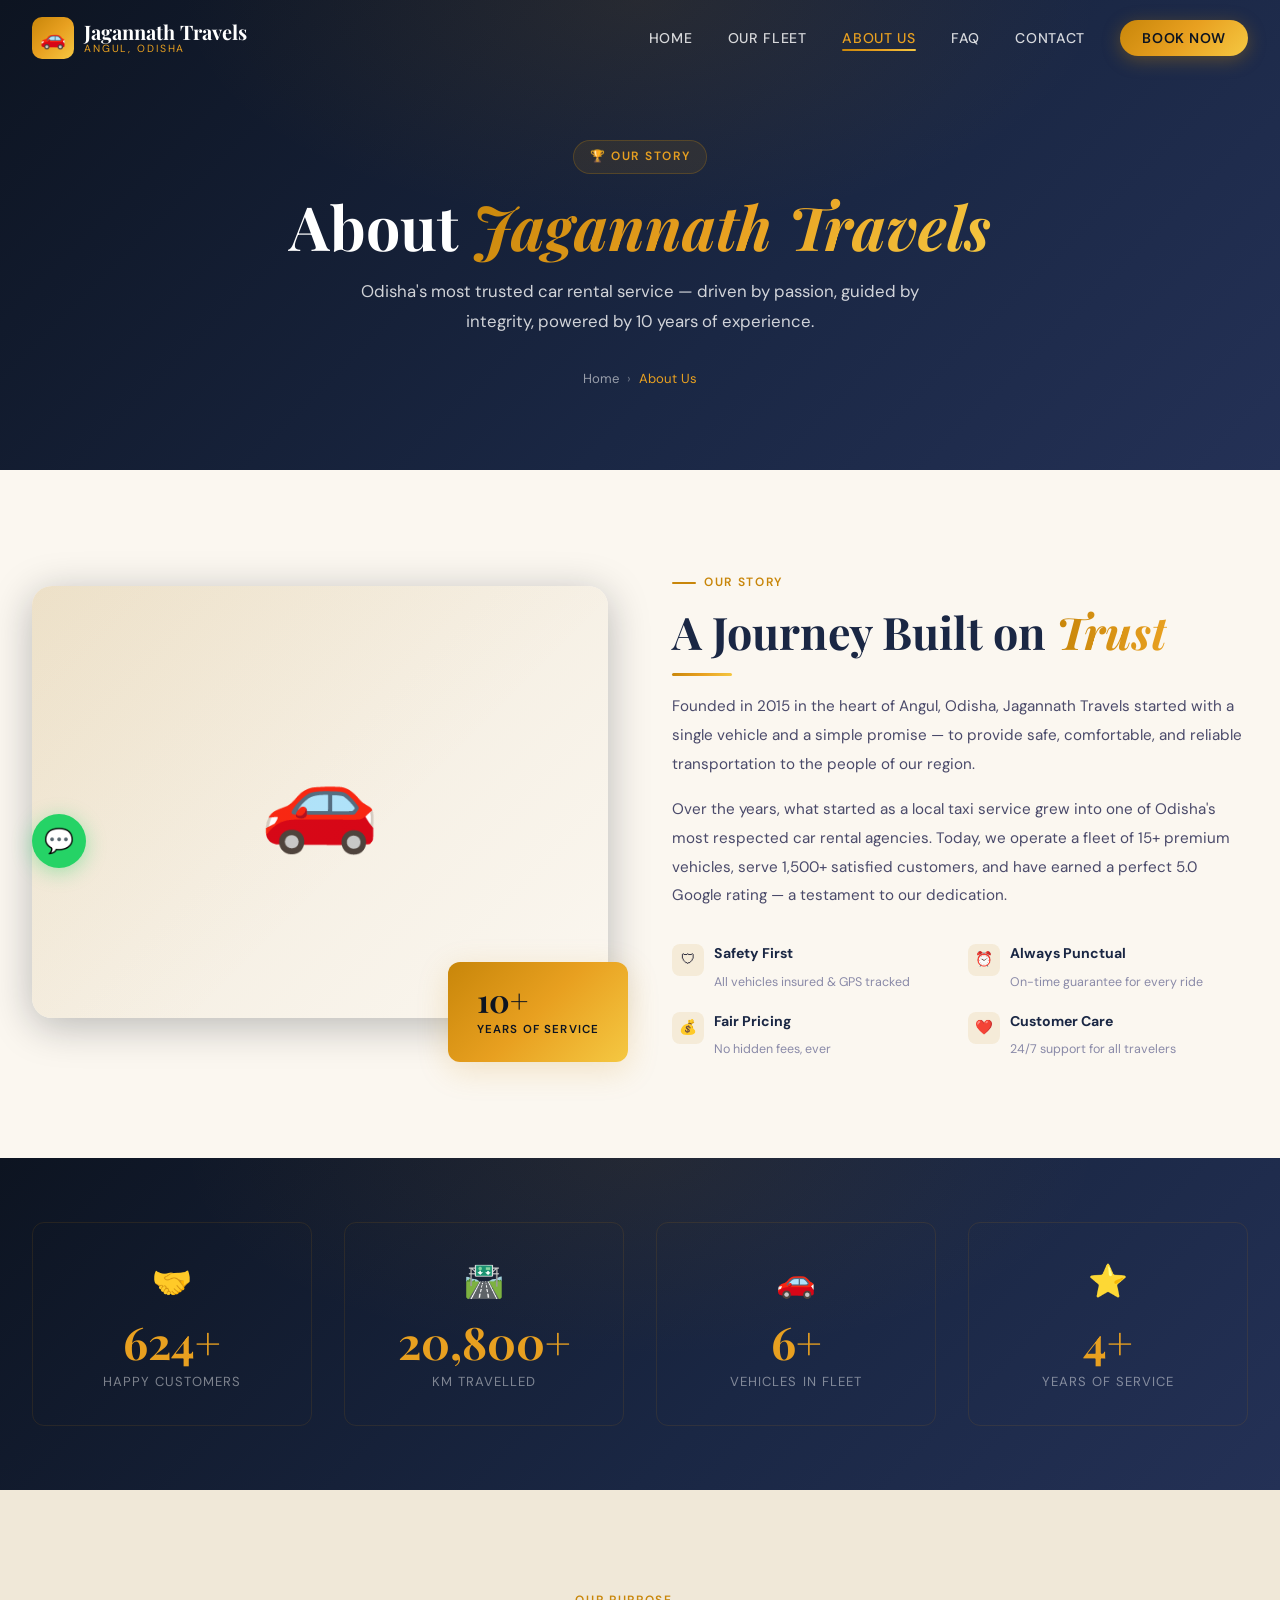
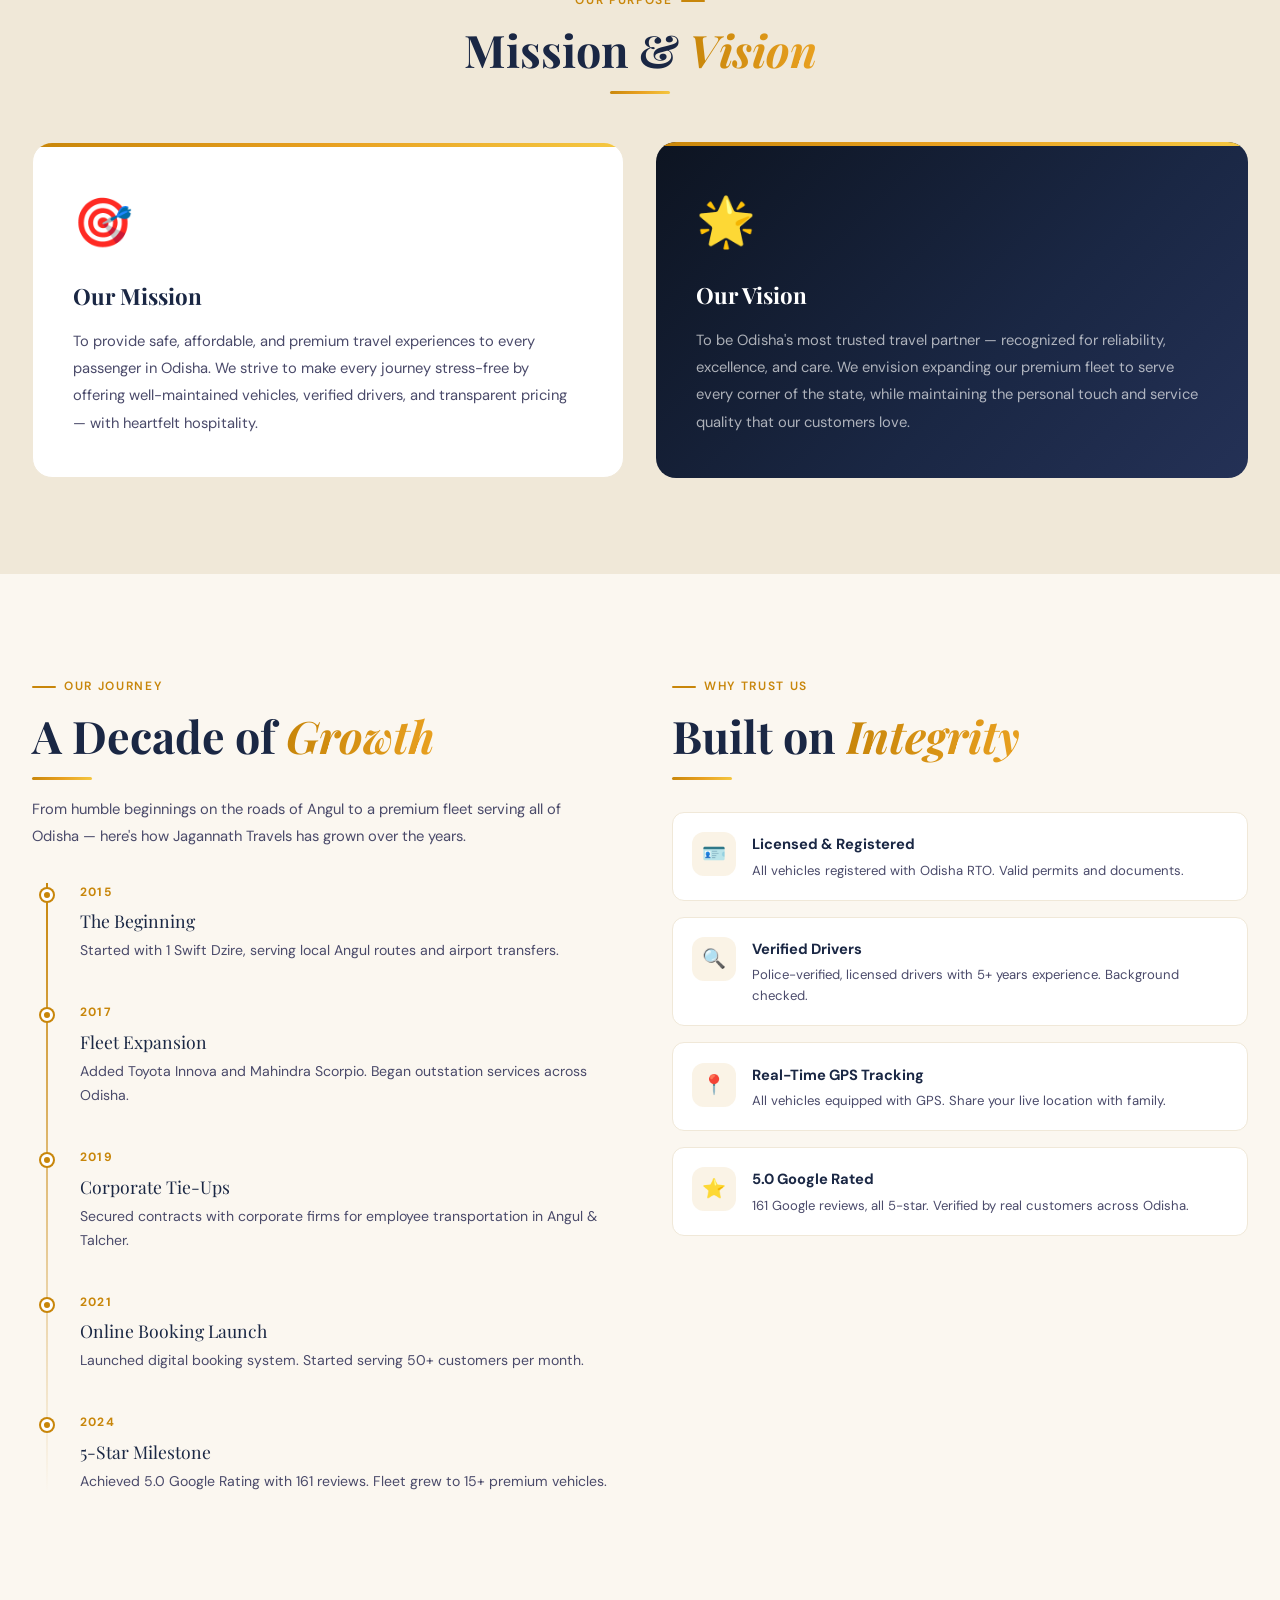
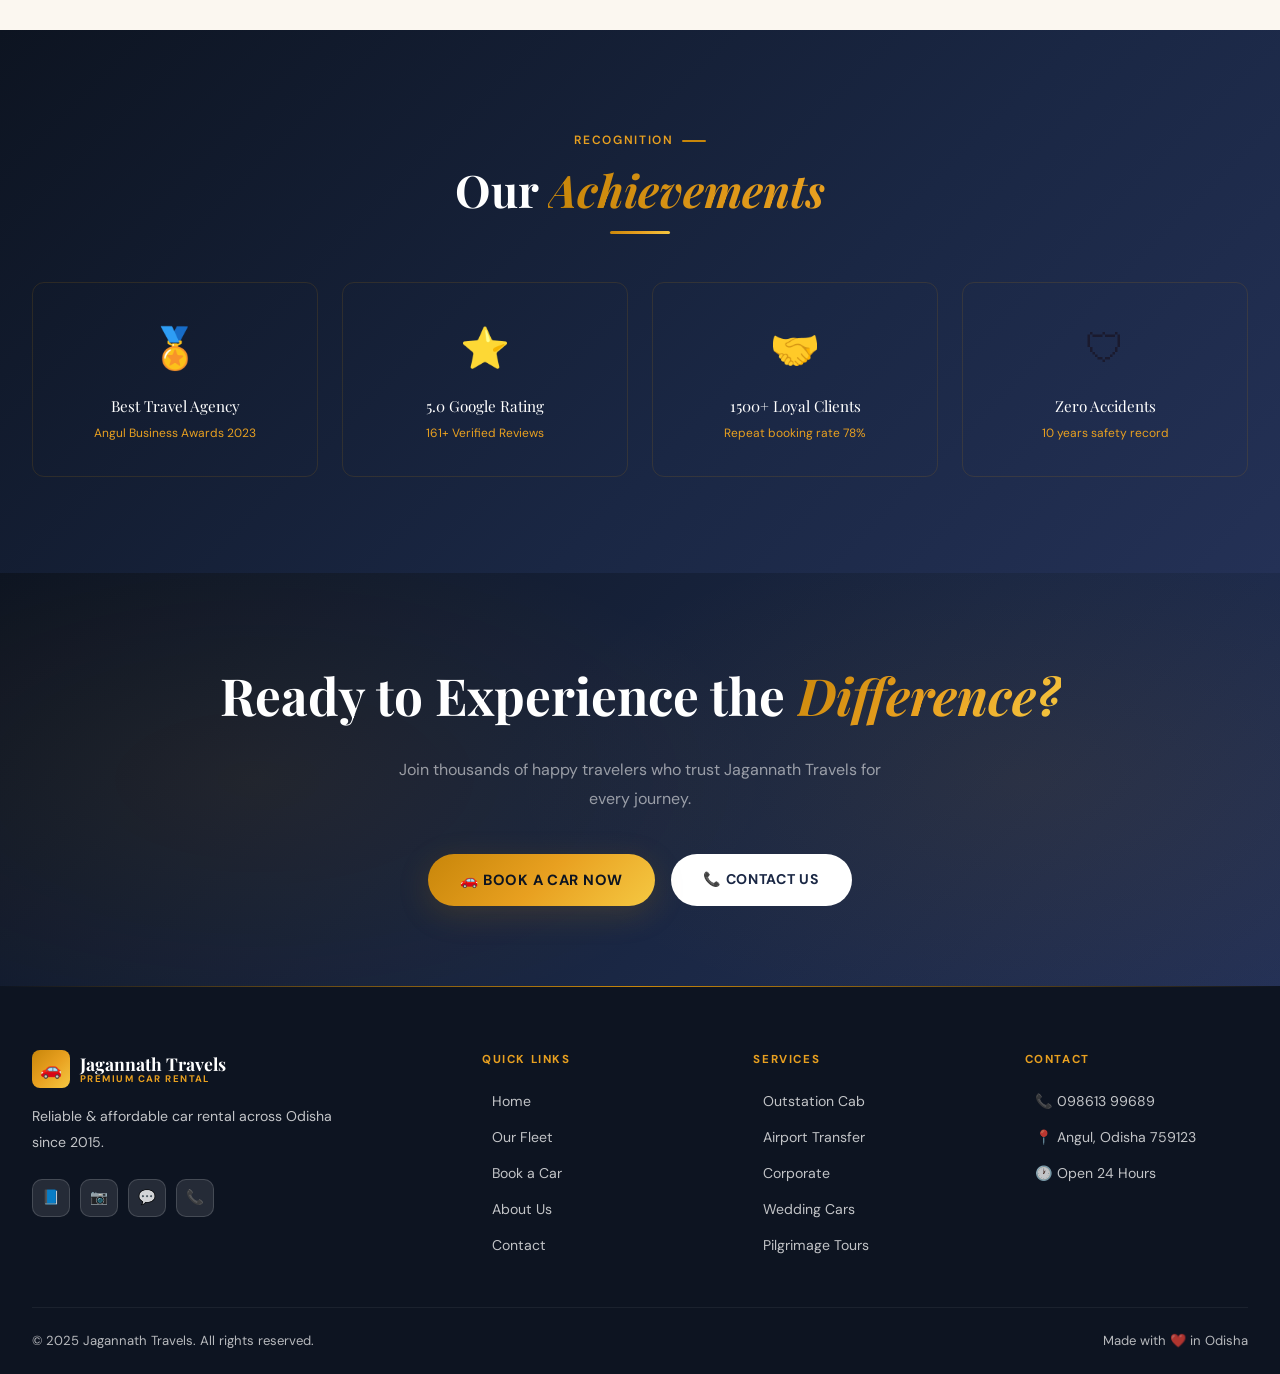
==== commit a50635ec: "your message here" ====
--- a/about.html
+++ b/about.html
@@ -32,7 +32,7 @@
         <li><a href="contact.html">Contact</a></li>
         <li><a href="contact.html" class="nav-cta">Book Now</a></li>
       </ul>
-      <button class="nav-toggle" id="navToggle"><span></span><span></span><span></span></button>
+      <button class="nav-toggle" id="navToggle" aria-label="Toggle Menu" aria-expanded="false" aria-controls="navLinks"><span></span><span></span><span></span></button>
     </div>
   </nav>
 
@@ -144,7 +144,7 @@
         <div class="divider divider-center"></div>
       </div>
 
-      <div style="display:grid;grid-template-columns:1fr 1fr;gap:2rem;margin-top:3rem;">
+      <div class="two-up-grid" style="gap:2rem;margin-top:3rem;">
         <div style="background:var(--white);border-radius:var(--radius-lg);padding:2.5rem;border:1px solid var(--cream-dark);position:relative;overflow:hidden;" class="reveal delay-1">
           <div style="position:absolute;top:0;left:0;right:0;height:4px;background:var(--gradient-gold);"></div>
           <div style="font-size:3rem;margin-bottom:1rem;">🎯</div>
@@ -169,7 +169,7 @@
   <!-- Journey / Timeline -->
   <section class="section" aria-labelledby="journey-heading">
     <div class="container">
-      <div style="display:grid;grid-template-columns:1fr 1fr;gap:4rem;align-items:start;">
+      <div class="two-up-grid" style="gap:4rem;align-items:start;">
         <div class="reveal-left">
           <div class="section-tag">Our Journey</div>
           <h2 class="section-title" id="journey-heading">A Decade of <span class="italic">Growth</span></h2>
@@ -258,7 +258,7 @@
         <h2 class="section-title" style="color:var(--white);">Our <span class="italic">Achievements</span></h2>
         <div class="divider divider-center"></div>
       </div>
-      <div style="display:grid;grid-template-columns:repeat(4,1fr);gap:1.5rem;margin-top:3rem;">
+      <div class="four-up-grid" style="gap:1.5rem;margin-top:3rem;">
         <div style="text-align:center;padding:2rem 1rem;border:1px solid rgba(200,134,10,0.15);border-radius:var(--radius);" class="reveal delay-1">
           <div style="font-size:2.5rem;margin-bottom:0.8rem;">🏅</div>
           <div style="font-family:var(--font-display);font-size:0.95rem;color:var(--white);margin-bottom:0.3rem;">Best Travel Agency</div>
@@ -314,4 +314,4 @@
   <button class="scroll-top" id="scrollTop">↑</button>
   <script src="script.js"></script>
 </body>
-</html>+</html>
--- a/style.css
+++ b/style.css
@@ -29,6 +29,8 @@
   --font-body: 'DM Sans', -apple-system, sans-serif;
   --radius: 12px;
   --radius-lg: 20px;
+  --page-gutter: clamp(1rem, 4vw, 2rem);
+  --nav-height: 76px;
   --transition: all 0.38s cubic-bezier(0.4, 0, 0.2, 1);
   --transition-slow: all 0.6s cubic-bezier(0.4, 0, 0.2, 1);
 }
@@ -40,6 +42,10 @@
   scroll-behavior: smooth;
   font-size: 16px;
   -webkit-font-smoothing: antialiased;
+  -webkit-text-size-adjust: 100%;
+  width: 100%;
+  max-width: 100%;
+  overflow-x: hidden;
 }
 
 body {
@@ -47,10 +53,15 @@
   background: var(--cream);
   color: var(--text-dark);
   overflow-x: hidden;
+  width: 100%;
+  max-width: 100%;
+  position: relative;
+  overscroll-behavior-x: none;
   line-height: 1.65;
 }
 
 img { max-width: 100%; display: block; }
+iframe { max-width: 100%; display: block; }
 a { text-decoration: none; color: inherit; }
 ul { list-style: none; }
 button { cursor: pointer; border: none; background: none; font-family: inherit; }
@@ -67,7 +78,7 @@
   position: fixed;
   top: 0; left: 0; right: 0;
   z-index: 1000;
-  padding: 0 2rem;
+  padding: 0 var(--page-gutter);
   transition: var(--transition);
 }
 
@@ -77,7 +88,9 @@
   display: flex;
   align-items: center;
   justify-content: space-between;
-  height: 76px;
+  gap: 1rem;
+  min-width: 0;
+  height: var(--nav-height);
 }
 
 .nav.scrolled {
@@ -91,6 +104,8 @@
   display: flex;
   align-items: center;
   gap: 10px;
+  min-width: 0;
+  flex: 1 1 auto;
 }
 
 .nav-logo .logo-icon {
@@ -107,6 +122,7 @@
   font-weight: 700;
   color: var(--white);
   line-height: 1.1;
+  min-width: 0;
 }
 
 .nav-logo .logo-text span {
@@ -123,6 +139,7 @@
   display: flex;
   align-items: center;
   gap: 2.2rem;
+  min-width: 0;
 }
 
 .nav-links a {
@@ -177,6 +194,10 @@
   flex-direction: column;
   gap: 5px;
   padding: 6px;
+  margin-left: auto;
+  flex-shrink: 0;
+  position: relative;
+  z-index: 1003;
 }
 
 .nav-toggle span {
@@ -197,6 +218,13 @@
   display: flex;
   align-items: center;
   overflow: hidden;
+  padding-bottom: 2rem;
+}
+
+/* Ensure seamless connection to stats section */
+.hero + .stats-section {
+  margin-top: 0;
+  padding-top: 4rem;
 }
 
 .hero-bg {
@@ -624,6 +652,48 @@
   margin: 0 auto;
 }
 
+.section-header-split {
+  display: flex;
+  align-items: flex-end;
+  justify-content: space-between;
+  gap: 1.25rem;
+  flex-wrap: wrap;
+  margin-bottom: 1rem;
+}
+
+.section-header-split > * {
+  min-width: 0;
+}
+
+.two-up-grid {
+  display: grid;
+  grid-template-columns: repeat(2, minmax(0, 1fr));
+}
+
+.three-up-grid {
+  display: grid;
+  grid-template-columns: repeat(3, minmax(0, 1fr));
+}
+
+.four-up-grid {
+  display: grid;
+  grid-template-columns: repeat(4, minmax(0, 1fr));
+}
+
+.two-up-grid > *,
+.three-up-grid > *,
+.four-up-grid > *,
+.hero-content > *,
+.about-story > *,
+.contact-layout > *,
+.cars-page-grid > *,
+.footer-grid > *,
+.stats-grid > *,
+.features-grid > *,
+.cars-grid > * {
+  min-width: 0;
+}
+
 .section-tag {
   display: inline-flex;
   align-items: center;
@@ -943,6 +1013,7 @@
 .car-features {
   display: flex;
   gap: 1rem;
+  flex-wrap: wrap;
   margin-bottom: 1.2rem;
 }
 
@@ -1015,17 +1086,29 @@
   margin-top: 3rem;
   position: relative;
   z-index: 1;
+  overflow-x: auto;
+  -webkit-overflow-scrolling: touch;
+  scroll-snap-type: x mandatory;
+  scrollbar-width: none;
+  -ms-overflow-style: none;
+  padding-bottom: 1rem;
+}
+
+.testimonials-track::-webkit-scrollbar {
+  display: none;
 }
 
 .testimonial-card {
   background: rgba(255,255,255,0.04);
   backdrop-filter: blur(10px);
+  -webkit-backdrop-filter: blur(10px);
   border: 1px solid rgba(255,255,255,0.08);
   border-radius: var(--radius-lg);
   padding: 2rem;
   flex: 0 0 340px;
-  transition: var(--transition);
+  transition: transform 0.3s ease, border-color 0.3s ease, background 0.3s ease;
   cursor: pointer;
+  scroll-snap-align: start;
 }
 
 .testimonial-card:hover {
@@ -1120,6 +1203,32 @@
   background: var(--gradient-gold);
   color: var(--navy-deep);
   border-color: transparent;
+}
+
+.fleet-stats {
+  display: grid;
+  grid-template-columns: repeat(4, minmax(0, 1fr));
+  gap: 1rem;
+  margin-bottom: 2.5rem;
+  background: var(--white);
+  border-radius: var(--radius-lg);
+  padding: 1.5rem;
+  border: 1px solid var(--cream-dark);
+  box-shadow: 0 4px 20px rgba(0,0,0,0.04);
+}
+
+.fleet-stat {
+  text-align: center;
+  padding: 0.5rem;
+}
+
+.fleet-stat + .fleet-stat {
+  border-left: 1px solid var(--cream-dark);
+}
+
+.cars-grid-page {
+  grid-template-columns: repeat(2, minmax(0, 1fr)) !important;
+  margin-top: 0;
 }
 
 /* ============================================================
@@ -1493,6 +1602,7 @@
   align-items: center;
   justify-content: center;
   gap: 8px;
+  flex-wrap: wrap;
   margin-top: 2rem;
   font-size: 0.82rem;
   color: rgba(255,255,255,0.35);
@@ -1516,6 +1626,7 @@
 
 .about-img-wrap {
   position: relative;
+  padding-bottom: 1.5rem;
 }
 
 .about-img {
@@ -1728,6 +1839,7 @@
 .contact-item-val {
   font-size: 0.92rem;
   color: rgba(255,255,255,0.82);
+  overflow-wrap: anywhere;
 }
 
 .contact-hours {
@@ -1750,6 +1862,7 @@
 .hours-row {
   display: flex;
   justify-content: space-between;
+  gap: 0.75rem;
   font-size: 0.82rem;
   padding: 4px 0;
   border-bottom: 1px solid rgba(255,255,255,0.04);
@@ -1798,6 +1911,47 @@
 .map-placeholder p {
   font-size: 1rem;
   color: var(--text-mid);
+}
+
+.quick-contact-strip {
+  background: var(--white);
+  border-bottom: 1px solid var(--cream-dark);
+  padding: 1.2rem 2rem;
+}
+
+.quick-contact-actions {
+  display: flex;
+  gap: 1.5rem;
+  justify-content: center;
+  flex-wrap: wrap;
+}
+
+.quick-contact-link {
+  display: flex;
+  align-items: center;
+  gap: 10px;
+  color: var(--navy);
+  font-weight: 600;
+  font-size: 0.92rem;
+  padding: 8px 16px;
+  background: var(--cream);
+  border-radius: 50px;
+  transition: var(--transition);
+}
+
+.quick-contact-link:hover {
+  background: var(--gold);
+  color: var(--white);
+}
+
+.quick-contact-link.whatsapp-link {
+  background: #25D366;
+  color: var(--white);
+}
+
+.quick-contact-link.whatsapp-link:hover {
+  background: #1eba5a;
+  color: var(--white);
 }
 
 /* ============================================================
@@ -3415,7 +3569,291 @@
   border-color: var(--gold-light) !important;
 }
 
-/* Mobile Responsive */
+/* ============================================================
+   ANDROID / MOBILE COMPATIBILITY FIXES
+   ============================================================ */
+
+/* Disable bouncy animations on touch devices to prevent jittering */
+@media (hover: none) and (pointer: coarse) {
+  /* Remove overshoot bouncy animations - use smoother easing */
+  .car-card,
+  .testimonial-card,
+  .dest-card,
+  .feature-card,
+  .process-step,
+  .faq-item,
+  .stat-item,
+  .value-card {
+    transition: transform 0.3s ease-out, box-shadow 0.3s ease-out !important;
+  }
+  
+  /* Reduce hover transforms on mobile */
+  .car-card:hover,
+  .car-card:active {
+    transform: translateY(-5px) !important;
+  }
+  
+  .testimonial-card:hover,
+  .testimonial-card:active {
+    transform: translateY(-3px) scale(1) !important;
+  }
+  
+  .dest-card:hover,
+  .dest-card:active {
+    transform: scale(1.02) !important;
+  }
+  
+  .feature-card:hover,
+  .feature-card:active {
+    transform: translateY(-5px) !important;
+  }
+  
+  /* Disable expensive backdrop-filter on low-end devices */
+  .nav.scrolled,
+  .nav-links.open,
+  .testimonial-card,
+  .search-card {
+    backdrop-filter: blur(5px) !important;
+    -webkit-backdrop-filter: blur(5px) !important;
+  }
+  
+  /* Disable 3D tilt on mobile */
+  .car-card,
+  .feature-card,
+  .testimonial-card {
+    transform-style: flat !important;
+  }
+  
+  /* Remove cursor trail on touch devices */
+  .cursor-trail {
+    display: none !important;
+  }
+  
+  /* Simplify particle animations */
+  .particle {
+    animation-duration: 15s !important;
+  }
+  
+  /* Fix tap highlight */
+  a, button, input, select, textarea {
+    -webkit-tap-highlight-color: rgba(200, 134, 10, 0.2);
+  }
+  
+  /* Prevent zoom on input focus */
+  input, select, textarea {
+    font-size: 16px !important;
+  }
+  
+  /* Smooth scrolling optimization */
+  * {
+    -webkit-overflow-scrolling: touch;
+  }
+  
+  /* Car emoji hover - gentler animation */
+  .car-card:hover .car-emoji,
+  .car-card:active .car-emoji {
+    transform: scale(1.05) translateY(-3px) !important;
+  }
+  
+  /* Button press feedback */
+  .btn-primary:active,
+  .btn-gold:active,
+  .btn-white:active,
+  .car-book-btn:active {
+    transform: scale(0.98) !important;
+    transition: transform 0.1s ease !important;
+  }
+}
+
+/* Fix for Android Chrome address bar */
+.hero {
+  min-height: 100vh;
+  min-height: -webkit-fill-available;
+}
+
+/* Improved touch targets for mobile */
+@media (max-width: 768px) {
+  /* Larger touch targets */
+  .nav-links a,
+  .footer-links a {
+    padding: 12px 8px;
+    min-height: 44px;
+    display: flex;
+    align-items: center;
+  }
+  
+  /* Better button sizes */
+  .btn-primary,
+  .btn-gold,
+  .btn-white,
+  .btn-outline {
+    min-height: 48px;
+    padding: 14px 24px;
+  }
+  
+  /* Fix hero card positioning on mobile */
+  .hero-car-card {
+    position: relative;
+    right: auto;
+    top: auto;
+    margin: 2rem auto 0;
+    max-width: 280px;
+  }
+  
+  /* Search bar mobile optimization */
+  .search-bar-wrap {
+    position: relative;
+    bottom: auto;
+    padding: 1rem;
+    margin-top: 2rem;
+  }
+  
+  .search-bar {
+    padding: 0;
+  }
+  
+  .search-card {
+    padding: 1.5rem;
+    gap: 1rem;
+    border-radius: 16px;
+  }
+  
+  .search-btn {
+    width: 100%;
+    justify-content: center;
+    min-height: 50px;
+  }
+  
+  /* Testimonial section mobile fix */
+  .testimonials-track {
+    gap: 1rem;
+    padding: 0 1rem;
+  }
+  
+  .testimonial-card {
+    width: 100%;
+    max-width: none;
+    flex: none;
+    margin: 0;
+    padding: 1.5rem;
+  }
+  
+  /* Stats section mobile */
+  .stat-item {
+    padding: 1rem;
+  }
+  
+  .stat-num {
+    font-size: 2rem;
+  }
+  
+  /* Car cards mobile */
+  .car-card {
+    margin-bottom: 1rem;
+  }
+  
+  .car-footer {
+    flex-direction: column;
+    gap: 0.75rem;
+  }
+  
+  .car-book-btn {
+    width: 100%;
+    text-align: center;
+  }
+  
+  /* Feature cards */
+  .feature-card {
+    padding: 1.5rem;
+  }
+  
+  /* Destinations grid mobile */
+  .dest-grid {
+    grid-template-columns: 1fr !important;
+    gap: 1rem;
+  }
+  
+  /* CTA section mobile */
+  .cta-section {
+    padding: 3rem 1rem;
+  }
+  
+  .cta-title {
+    font-size: 1.75rem;
+  }
+  
+  /* Process steps mobile */
+  .process-steps {
+    flex-direction: column;
+  }
+  
+  .process-step {
+    width: 100%;
+    max-width: 300px;
+    margin: 0 auto;
+  }
+  
+  /* Section padding mobile */
+  .section {
+    padding: 3rem 1rem;
+  }
+  
+  /* Section titles mobile */
+  .section-title {
+    font-size: 1.75rem;
+    line-height: 1.3;
+  }
+  
+  /* Hero section mobile */
+  .hero-title {
+    font-size: 2rem;
+  }
+  
+  .hero-sub {
+    font-size: 0.95rem;
+  }
+  
+  .hero-actions {
+    flex-direction: column;
+    gap: 0.75rem;
+  }
+  
+  .hero-actions .btn-primary,
+  .hero-actions .btn-outline-white {
+    width: 100%;
+    justify-content: center;
+  }
+  
+  /* Hide scroll indicator on mobile */
+  .hero::after {
+    display: none;
+  }
+}
+
+/* Extra small screens */
+@media (max-width: 380px) {
+  .hero-title {
+    font-size: 1.75rem;
+  }
+  
+  .section-title {
+    font-size: 1.5rem;
+  }
+  
+  .stat-num {
+    font-size: 1.75rem;
+  }
+  
+  .nav-logo {
+    font-size: 1.1rem;
+  }
+  
+  .search-card {
+    padding: 1rem;
+  }
+}
+
+/* Mobile Responsive - FAQ */
 @media (max-width: 768px) {
   .faq-stats {
     flex-direction: column;
@@ -3446,3 +3884,234 @@
     justify-content: center;
   }
 }
+
+/* Final responsive overrides for narrow Android screens */
+body.nav-open {
+  overflow: hidden;
+}
+
+body.nav-open .nav {
+  background: rgba(13,20,33,0.96);
+  backdrop-filter: blur(14px);
+  -webkit-backdrop-filter: blur(14px);
+  box-shadow: 0 4px 30px rgba(0,0,0,0.24);
+}
+
+@media (max-width: 1024px) {
+  .four-up-grid {
+    grid-template-columns: repeat(2, minmax(0, 1fr));
+  }
+}
+
+@media (max-width: 768px) {
+  :root {
+    --page-gutter: clamp(0.85rem, 4vw, 1.15rem);
+    --nav-height: 68px;
+  }
+
+  .nav {
+    padding: 0 var(--page-gutter);
+  }
+
+  .nav-inner {
+    height: var(--nav-height);
+  }
+
+  .nav-logo {
+    gap: 0.7rem;
+  }
+
+  .nav-logo .logo-icon {
+    width: 38px;
+    height: 38px;
+    font-size: 1.1rem;
+    flex-shrink: 0;
+  }
+
+  .nav-logo .logo-text {
+    font-size: 1rem;
+    white-space: nowrap;
+    overflow: hidden;
+    text-overflow: ellipsis;
+  }
+
+  .nav-logo .logo-text span {
+    display: none;
+  }
+
+  .nav-toggle {
+    display: flex;
+    padding: 8px;
+    margin-right: -4px;
+  }
+
+  .nav-links.open {
+    top: calc(var(--nav-height) + 0.45rem);
+    left: 0.75rem;
+    right: 0.75rem;
+    border: 1px solid rgba(200,134,10,0.15);
+    border-radius: 20px;
+    padding: 0.8rem;
+    gap: 0.25rem;
+    max-height: calc(100vh - var(--nav-height) - 1.25rem);
+    max-height: calc(100dvh - var(--nav-height) - 1.25rem);
+    overflow-y: auto;
+    box-shadow: 0 22px 50px rgba(0,0,0,0.26);
+  }
+
+  .nav-links li {
+    width: 100%;
+  }
+
+  .nav-links a {
+    width: 100%;
+    justify-content: flex-start;
+    border-radius: 14px;
+    padding: 0.95rem 1rem;
+  }
+
+  .nav-links a::after {
+    display: none;
+  }
+
+  .nav-cta {
+    width: 100%;
+    justify-content: center;
+    padding: 14px 18px;
+  }
+
+  .page-hero {
+    padding: 120px 1rem 64px;
+  }
+
+  .page-hero-desc {
+    font-size: 0.96rem;
+  }
+
+  .breadcrumb {
+    margin-top: 1.4rem;
+    padding-inline: 0.5rem;
+  }
+
+  .section-header-split {
+    align-items: stretch;
+  }
+
+  .section-header-split .btn-outline {
+    width: 100%;
+    justify-content: center;
+  }
+
+  .two-up-grid,
+  .three-up-grid,
+  .four-up-grid {
+    grid-template-columns: 1fr;
+  }
+
+  .fleet-stats {
+    grid-template-columns: repeat(2, minmax(0, 1fr));
+  }
+
+  .fleet-stat + .fleet-stat {
+    border-left: none;
+  }
+
+  .fleet-stat:nth-child(n + 3) {
+    border-top: 1px solid var(--cream-dark);
+  }
+
+  .cars-grid-page {
+    grid-template-columns: 1fr !important;
+  }
+
+  .contact-info-card,
+  .contact-form-card,
+  .sidebar-filter {
+    padding: 1.5rem;
+  }
+
+  .contact-item {
+    gap: 0.8rem;
+  }
+
+  .hours-row {
+    flex-wrap: wrap;
+  }
+
+  .map-wrap {
+    height: 300px;
+  }
+
+  .quick-contact-strip {
+    padding: 1rem;
+  }
+
+  .quick-contact-actions {
+    gap: 0.75rem;
+  }
+
+  .quick-contact-link {
+    width: 100%;
+    justify-content: center;
+  }
+
+  .about-accent-card {
+    right: 0;
+    bottom: 0;
+  }
+
+  .promo-banner {
+    padding: 12px 3rem 12px 1rem;
+    line-height: 1.55;
+  }
+
+  .whatsapp-float {
+    left: 1rem;
+    bottom: 1rem;
+  }
+
+  .scroll-top {
+    right: 1rem;
+    bottom: 1rem;
+  }
+}
+
+@media (max-width: 480px) {
+  .nav-logo .logo-icon {
+    width: 34px;
+    height: 34px;
+    font-size: 1rem;
+  }
+
+  .nav-logo .logo-text {
+    font-size: 0.92rem;
+  }
+
+  .fleet-stats {
+    grid-template-columns: 1fr;
+  }
+
+  .fleet-stat + .fleet-stat,
+  .fleet-stat:nth-child(n + 3) {
+    border-top: 1px solid var(--cream-dark);
+  }
+
+  .contact-info-card,
+  .contact-form-card {
+    padding: 1.2rem;
+  }
+
+  .about-accent-card {
+    position: static;
+    display: inline-block;
+    margin-top: 1rem;
+  }
+
+  .timeline {
+    padding-left: 2rem;
+  }
+
+  .timeline-item::before {
+    left: -1.45rem;
+  }
+}
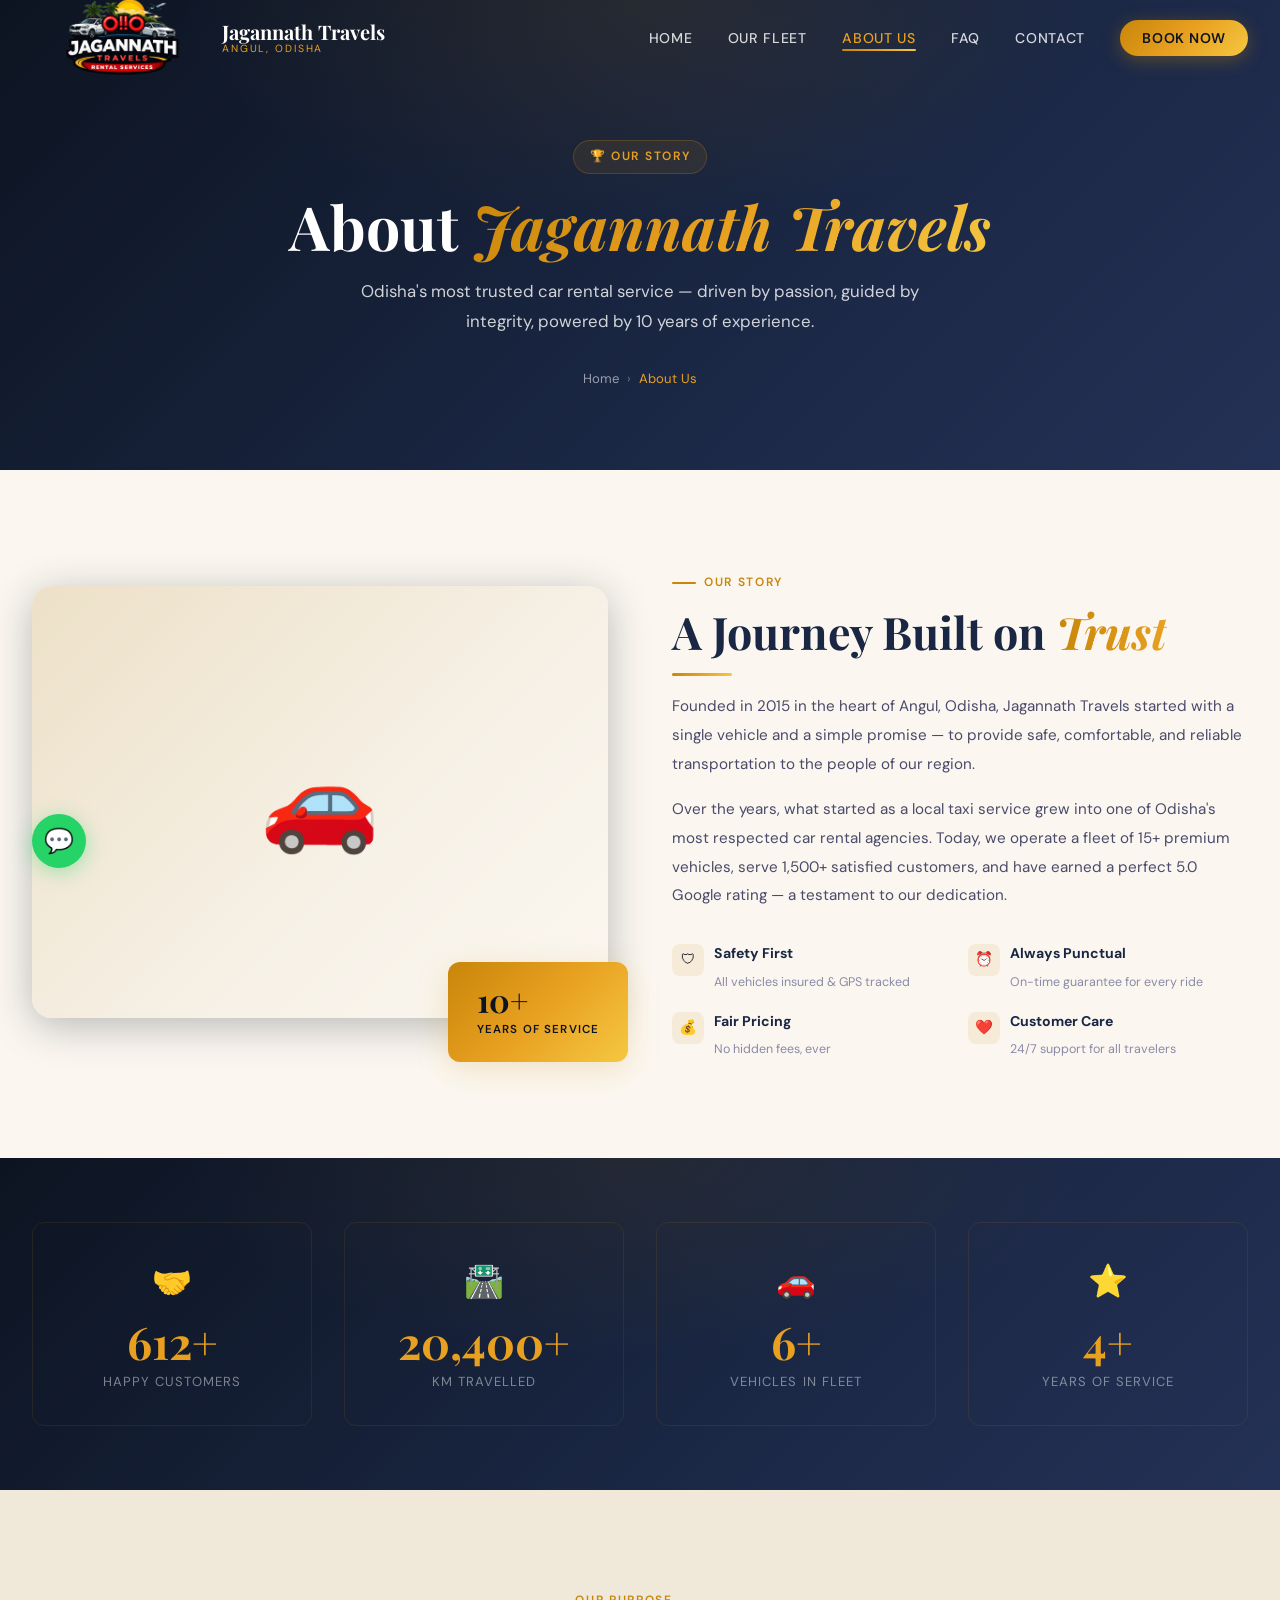
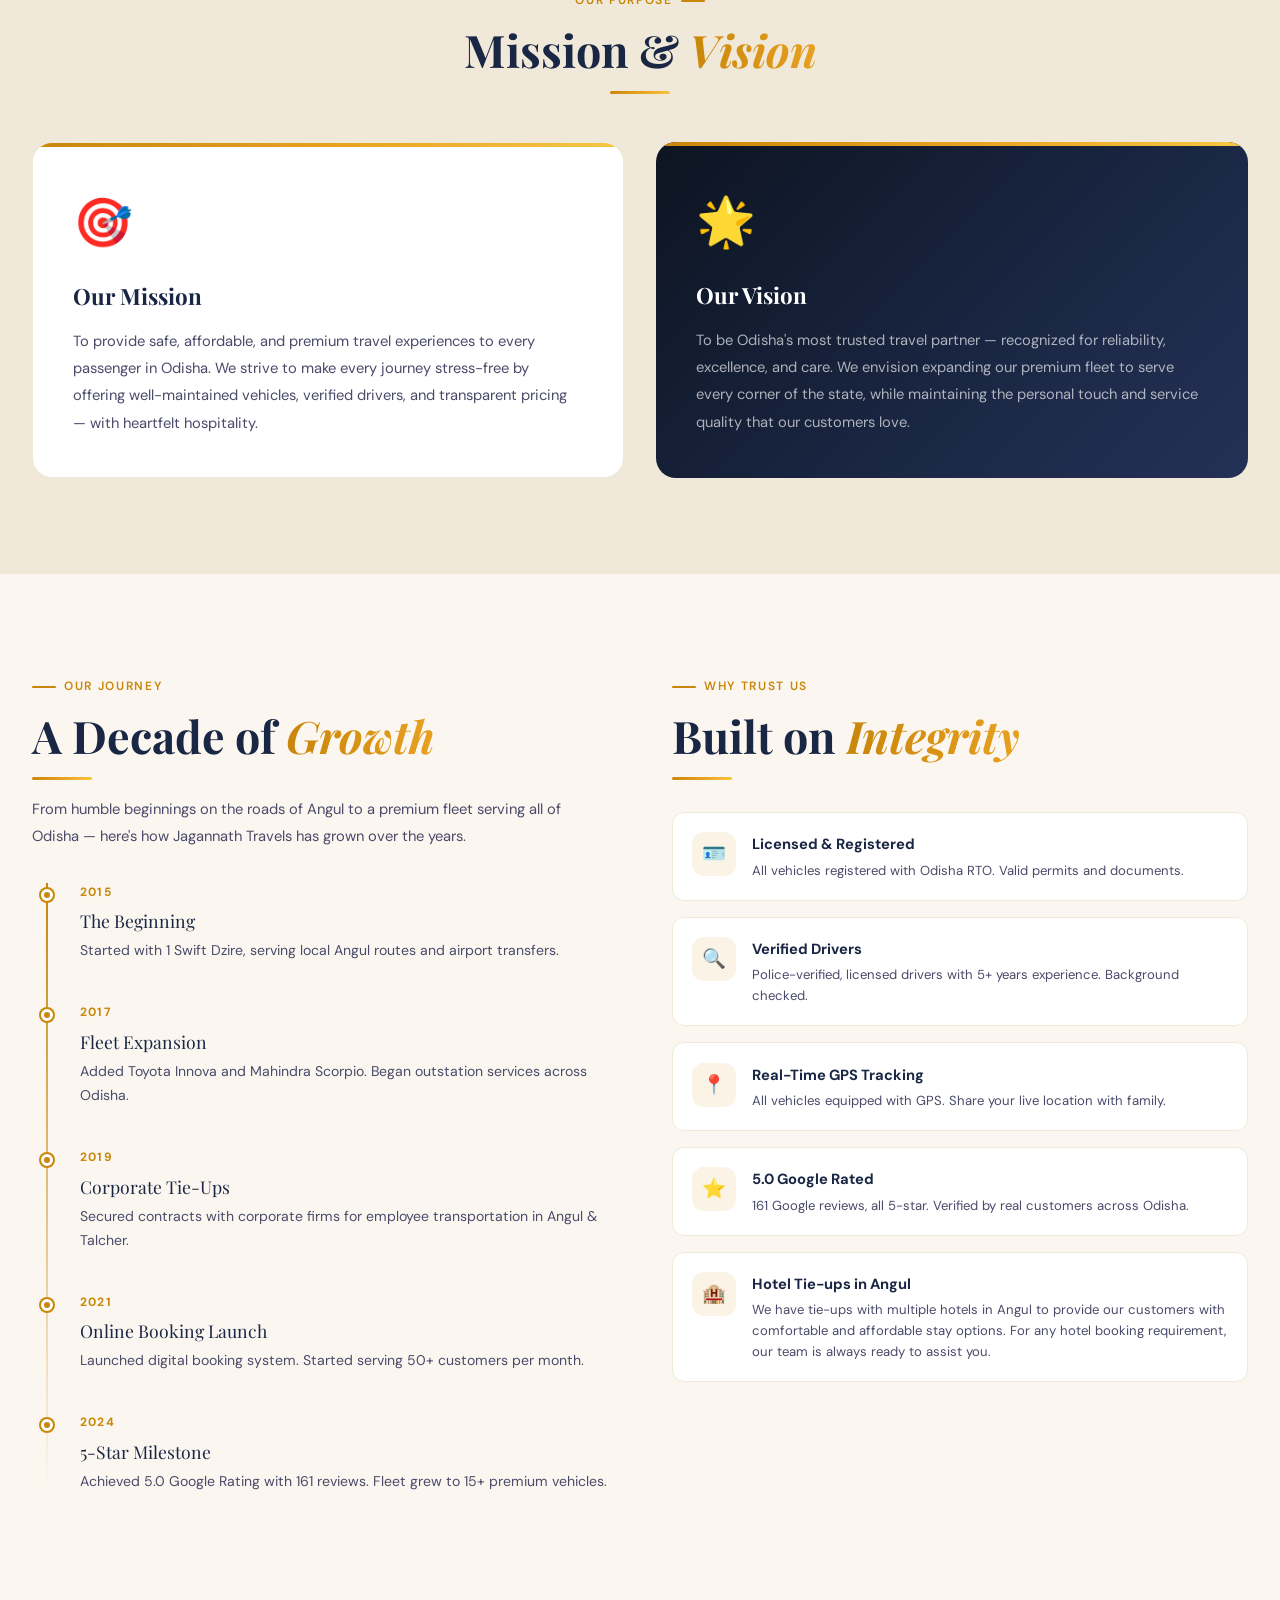
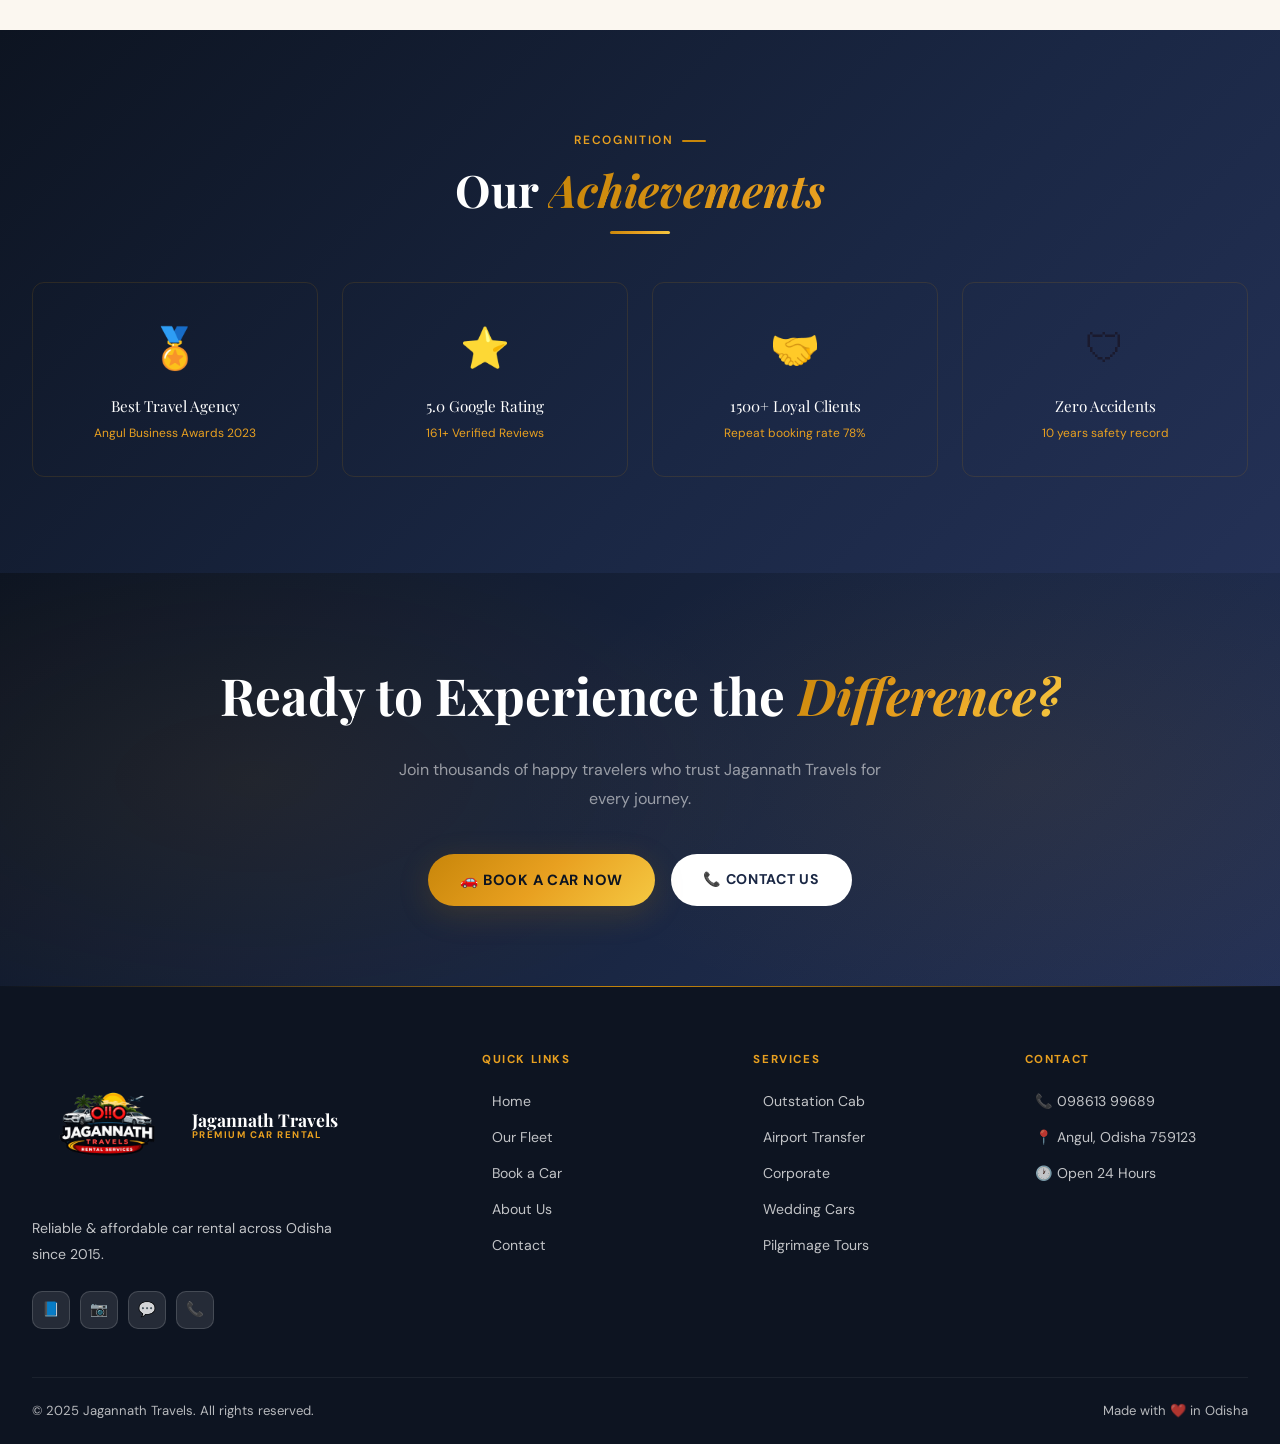
==== commit 339cf6f0: "updated project files" ====
--- a/about.html
+++ b/about.html
@@ -21,7 +21,9 @@
   <nav class="nav" id="mainNav">
     <div class="nav-inner">
       <a href="index.html" class="nav-logo">
-        <div class="logo-icon">🚗</div>
+        <div class="logo-icon">
+          <img src="images/logo.png" alt="Jagannath Travels Logo">
+        </div>
         <div class="logo-text">Jagannath Travels<span>Angul, Odisha</span></div>
       </a>
       <ul class="nav-links" id="navLinks">
@@ -244,6 +246,14 @@
                 <div style="font-size:0.82rem;color:var(--text-mid);line-height:1.6;">161 Google reviews, all 5-star. Verified by real customers across Odisha.</div>
               </div>
             </div>
+
+            <div style="display:flex;gap:1rem;align-items:flex-start;padding:1.2rem;background:var(--white);border:1px solid var(--cream-dark);border-radius:var(--radius);transition:var(--transition);" onmouseover="this.style.borderColor='rgba(200,134,10,0.3)'" onmouseout="this.style.borderColor='var(--cream-dark)'">
+              <div style="width:44px;height:44px;background:rgba(200,134,10,0.1);border-radius:var(--radius);display:flex;align-items:center;justify-content:center;font-size:1.2rem;flex-shrink:0;">🏨</div>
+              <div>
+                <div style="font-weight:700;font-size:0.92rem;color:var(--navy);margin-bottom:3px;">Hotel Tie-ups in Angul</div>
+                <div style="font-size:0.82rem;color:var(--text-mid);line-height:1.6;">We have tie-ups with multiple hotels in Angul to provide our customers with comfortable and affordable stay options. For any hotel booking requirement, our team is always ready to assist you.</div>
+              </div>
+            </div>
           </div>
         </div>
       </div>
@@ -299,7 +309,7 @@
   <footer>
     <div class="footer-grid">
       <div class="footer-brand">
-        <div class="footer-logo"><div class="logo-icon">🚗</div><div class="logo-text">Jagannath Travels<span>Premium Car Rental</span></div></div>
+        <div class="footer-logo"><div class="logo-icon"><img src="images/logo.png" alt="Jagannath Travels Logo"></div><div class="logo-text">Jagannath Travels<span>Premium Car Rental</span></div></div>
         <p class="footer-desc">Reliable & affordable car rental across Odisha since 2015.</p>
         <div class="footer-social"><a href="#" class="social-btn">📘</a><a href="#" class="social-btn">📷</a><a href="https://wa.me/919861399689" class="social-btn">💬</a><a href="tel:09861399689" class="social-btn">📞</a></div>
       </div>
--- a/style.css
+++ b/style.css
@@ -109,11 +109,20 @@
 }
 
 .nav-logo .logo-icon {
-  width: 42px; height: 42px;
-  background: var(--gradient-gold);
-  border-radius: 10px;
-  display: flex; align-items: center; justify-content: center;
-  font-size: 1.3rem;
+  width: 180px; 
+  height: 180px;
+  display: flex; 
+  align-items: center; 
+  justify-content: center;
+  background: transparent;
+  border: none;
+}
+
+.nav-logo .logo-icon img {
+  width: 100%;
+  height: 100%;
+  object-fit: contain;
+  display: block;
 }
 
 .nav-logo .logo-text {
@@ -945,6 +954,33 @@
   transform: scale(1.08) translateY(-4px);
 }
 
+.car-image {
+  width: 100%;
+  height: 100%;
+  object-fit: cover;
+  object-position: center;
+  transition: var(--transition-slow);
+  border-radius: var(--radius) var(--radius) 0 0;
+  position: absolute;
+  top: 0;
+  left: 0;
+}
+
+.car-card:hover .car-image {
+  transform: scale(1.05);
+}
+
+.car-placeholder {
+  width: 100%;
+  height: 100%;
+  display: flex;
+  align-items: center;
+  justify-content: center;
+  position: absolute;
+  top: 0;
+  left: 0;
+}
+
 .car-badge {
   position: absolute;
   top: 12px; left: 12px;
@@ -2153,11 +2189,20 @@
 }
 
 .footer-logo .logo-icon {
-  width: 38px; height: 38px;
-  background: var(--gradient-gold);
-  border-radius: 8px;
-  display: flex; align-items: center; justify-content: center;
-  font-size: 1.1rem;
+  width: 150px; 
+  height: 150px;
+  display: flex; 
+  align-items: center; 
+  justify-content: center;
+  background: transparent;
+  border: none;
+}
+
+.footer-logo .logo-icon img {
+  width: 100%;
+  height: 100%;
+  object-fit: contain;
+  display: block;
 }
 
 .footer-logo .logo-text {
@@ -3922,8 +3967,8 @@
   }
 
   .nav-logo .logo-icon {
-    width: 38px;
-    height: 38px;
+    width: 100px;
+    height: 100px;
     font-size: 1.1rem;
     flex-shrink: 0;
   }
@@ -4078,8 +4123,8 @@
 
 @media (max-width: 480px) {
   .nav-logo .logo-icon {
-    width: 34px;
-    height: 34px;
+    width: 90px;
+    height: 90px;
     font-size: 1rem;
   }
 
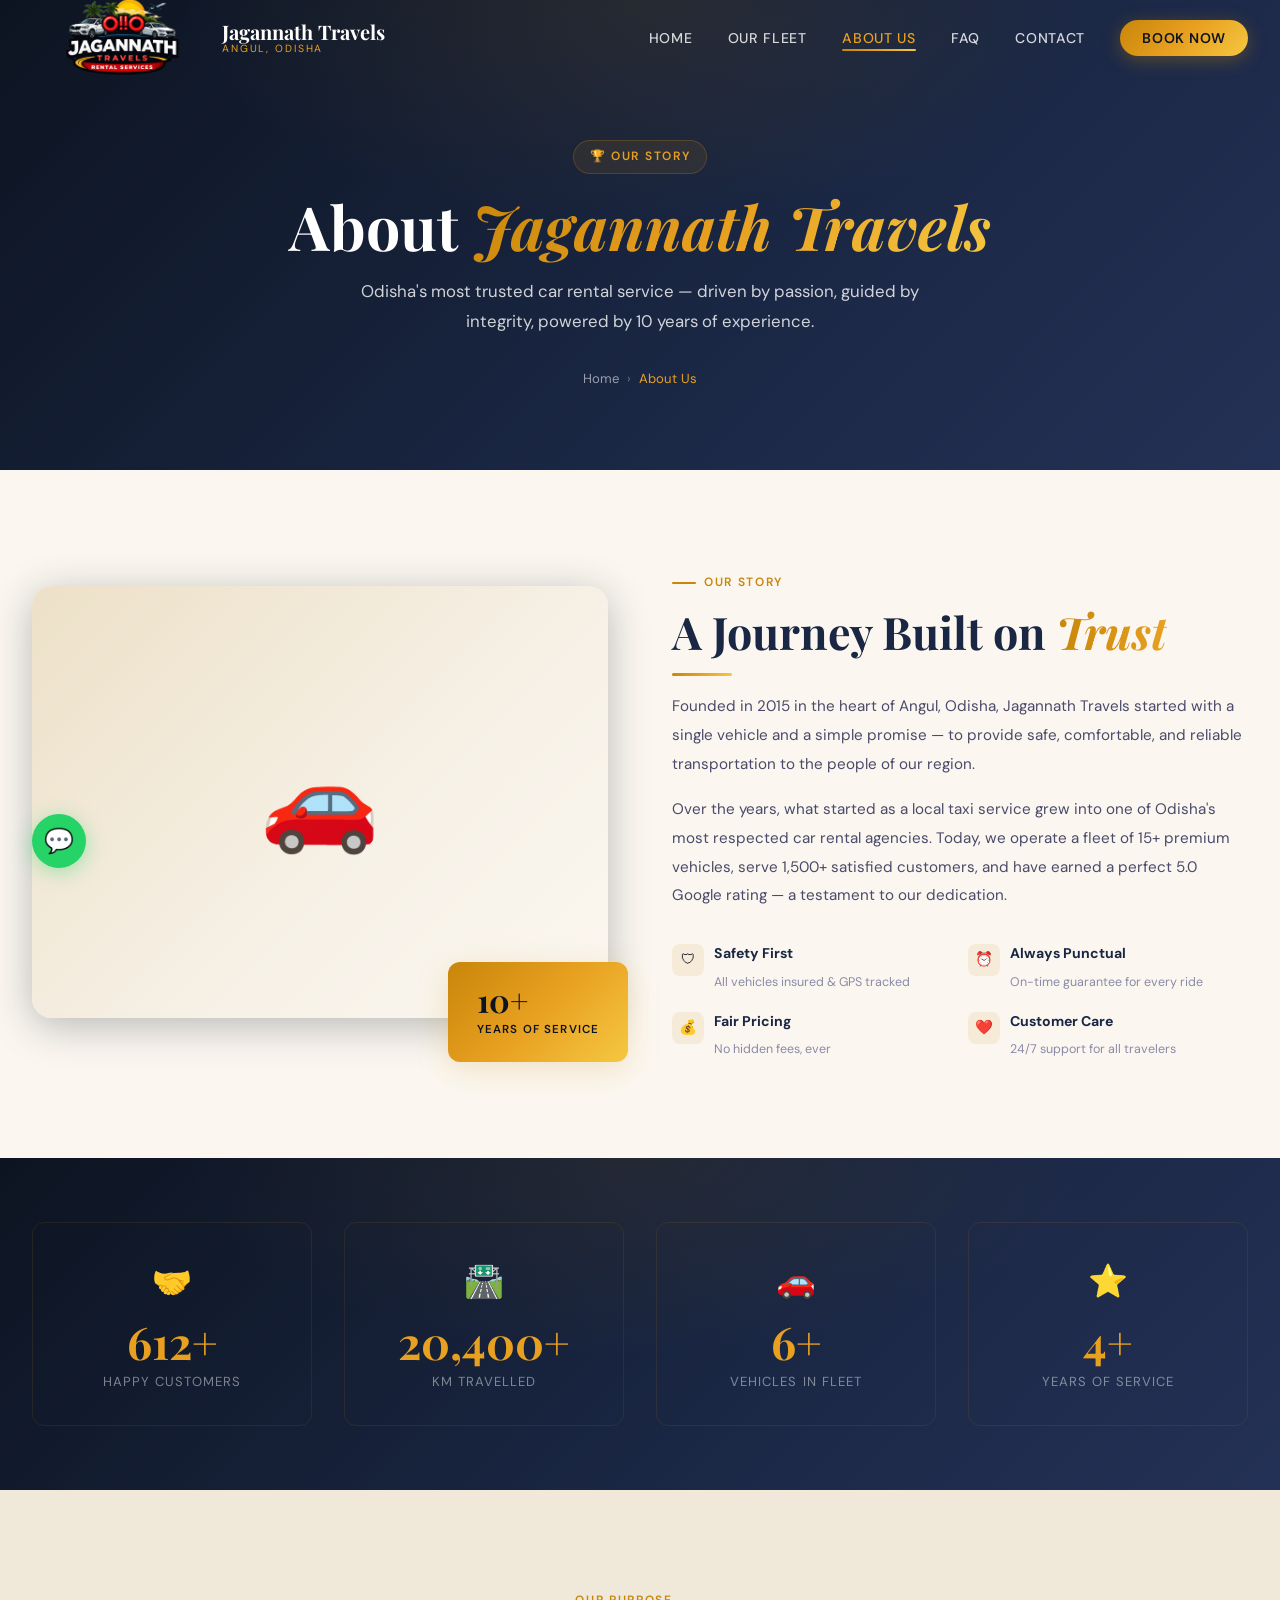
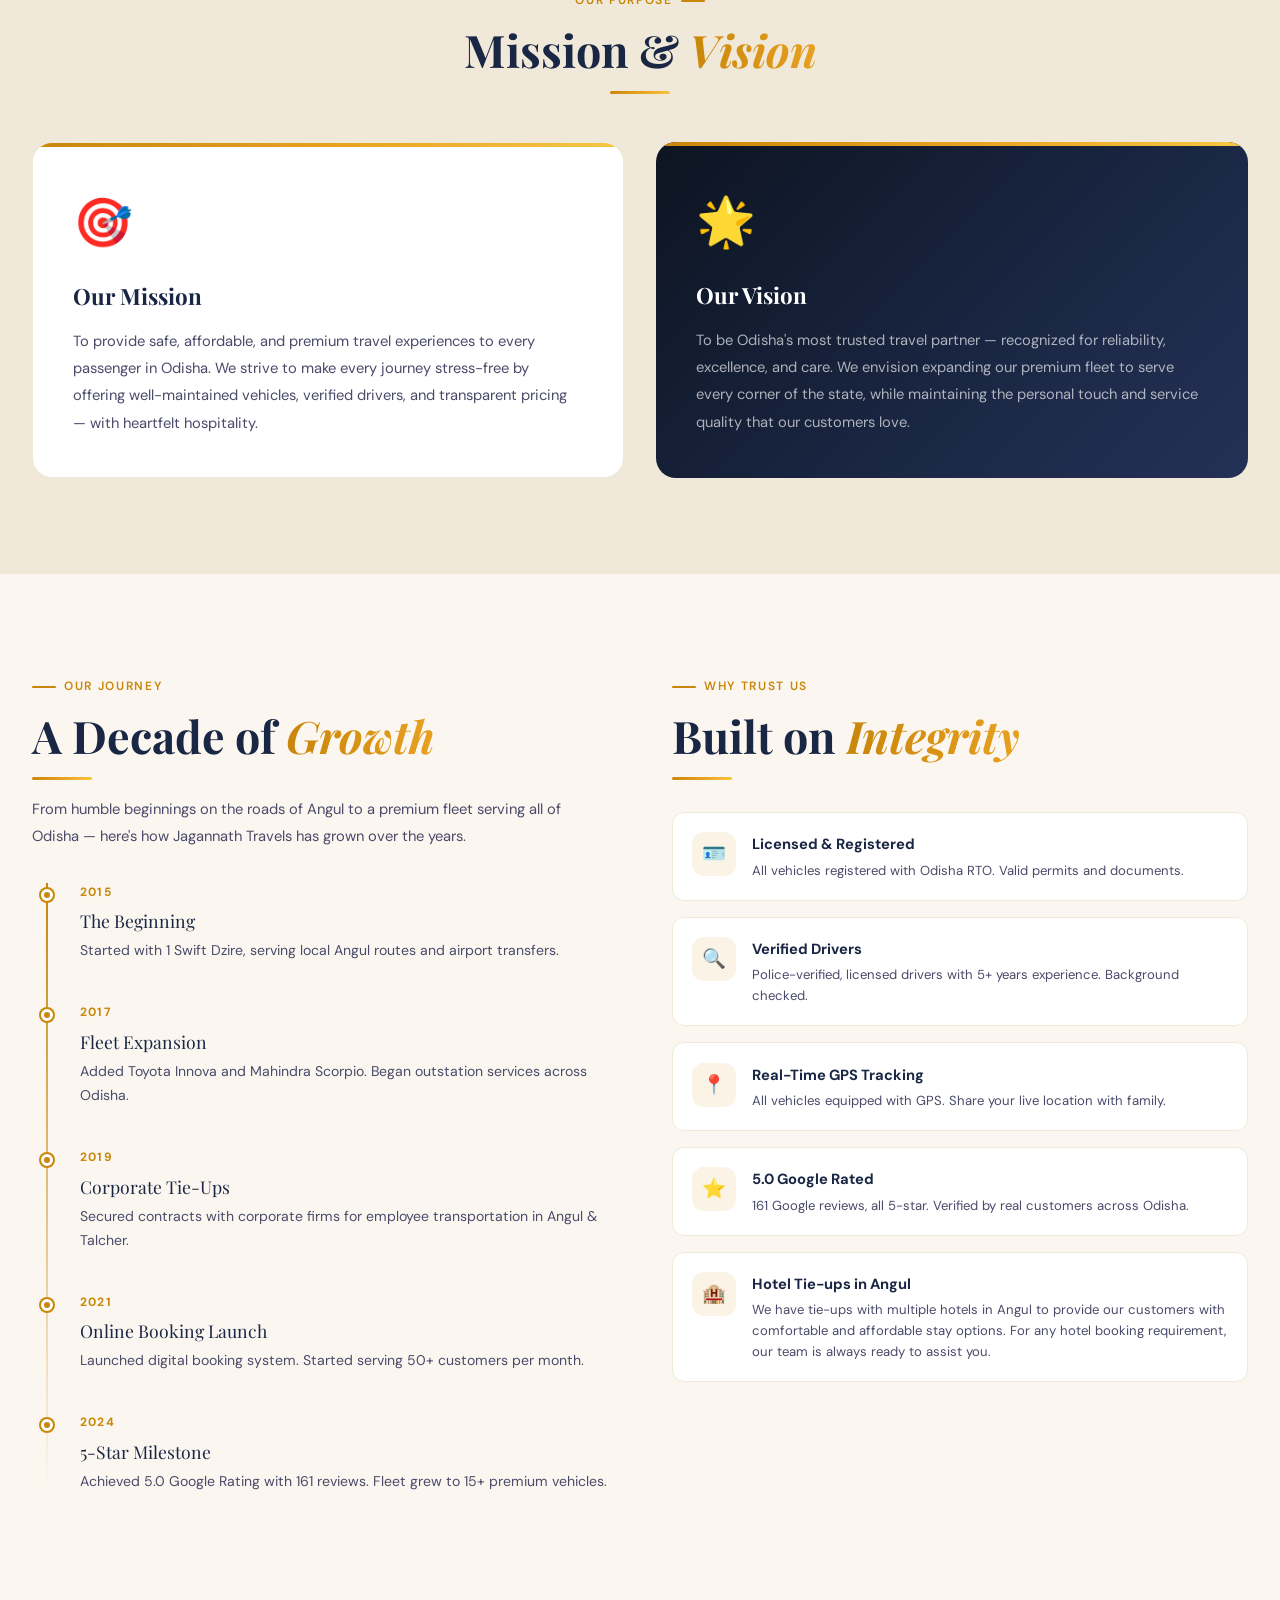
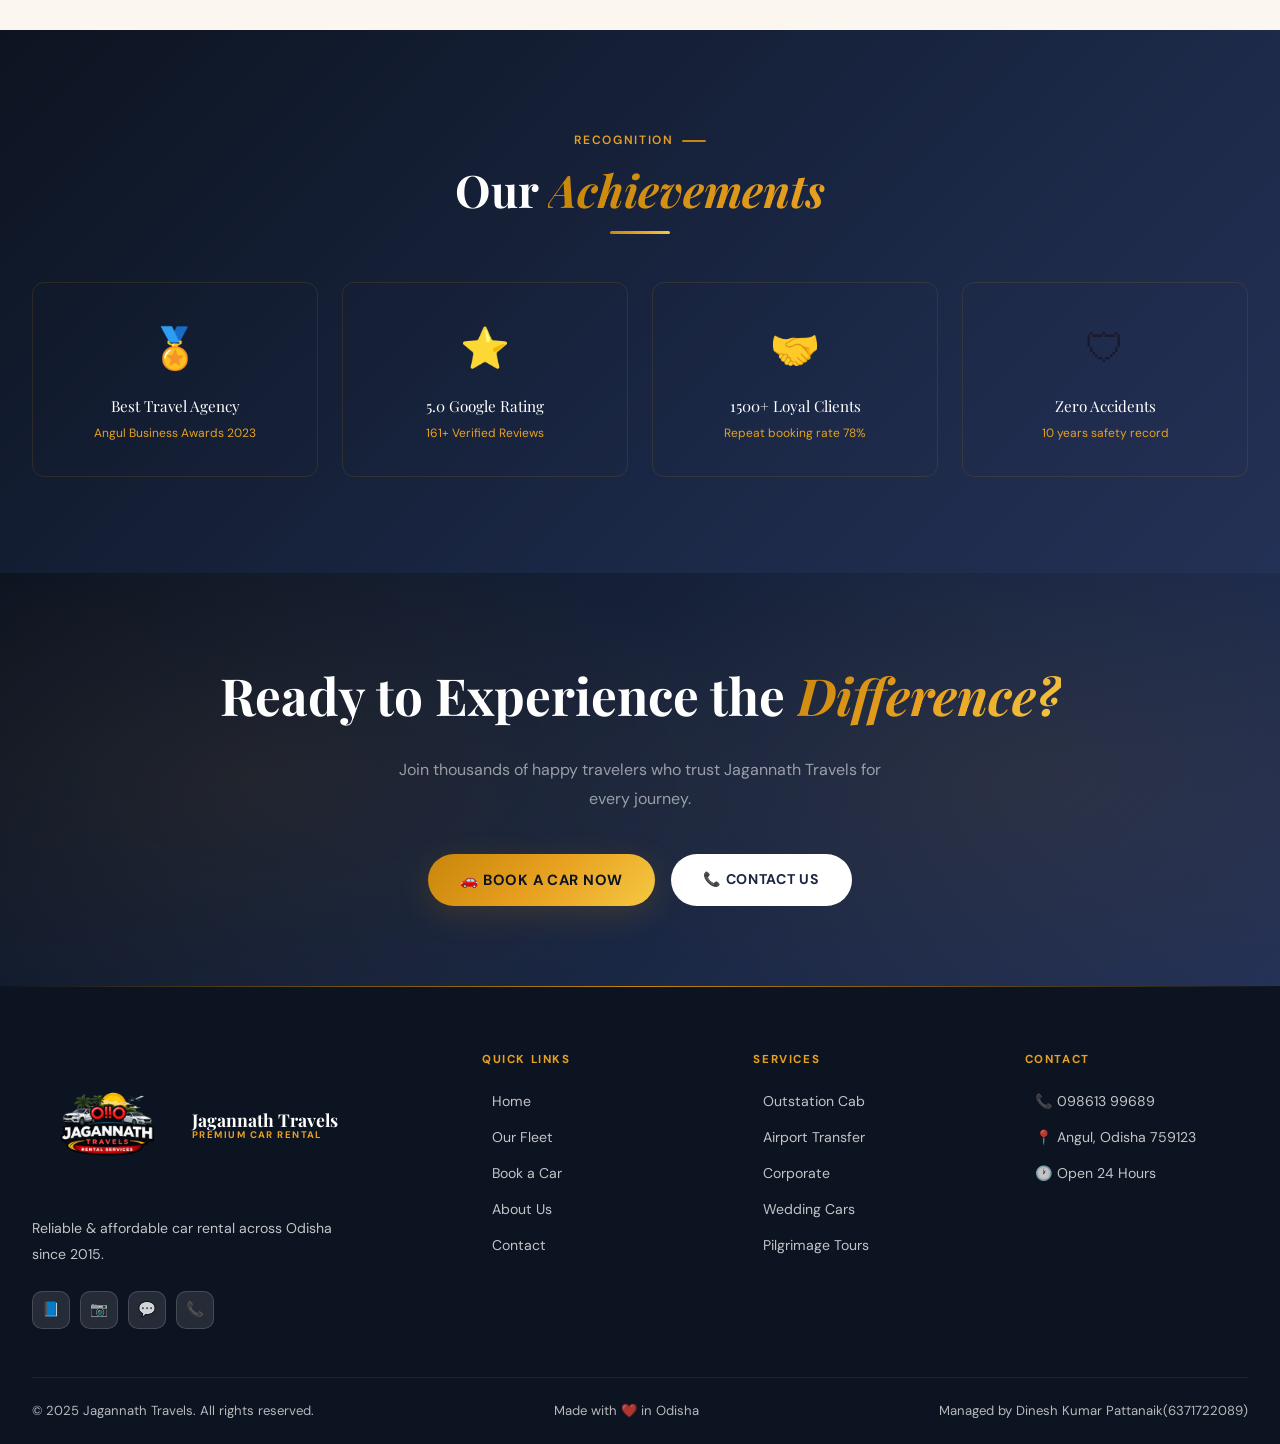
==== commit 84b82333: "final SEO fixes and indexing setup" ====
--- a/about.html
+++ b/about.html
@@ -6,7 +6,7 @@
   <title>About Us | Jagannath Travels – Trusted Car Rental Angul, Odisha</title>
   <meta name="description" content="Learn about Jagannath Travels — Angul's most trusted car rental service since 2015. Our story, mission, and values. 5.0 Google rated, serving Odisha with pride." />
   <meta name="keywords" content="about Jagannath Travels, car rental company Angul, travel agency Odisha history, trusted cab service Odisha" />
-  <link rel="canonical" href="https://www.jagannath-travels.com/about.html" />
+  <link rel="canonical" href="https://www.jagannathtravel.com/about.html" />
   <link rel="stylesheet" href="style.css" />
 </head>
 <body class="inner-page">
@@ -317,7 +317,7 @@
       <div><div class="footer-col-title">Services</div><ul class="footer-links"><li><a href="#">Outstation Cab</a></li><li><a href="#">Airport Transfer</a></li><li><a href="#">Corporate</a></li><li><a href="#">Wedding Cars</a></li><li><a href="#">Pilgrimage Tours</a></li></ul></div>
       <div><div class="footer-col-title">Contact</div><ul class="footer-links"><li><a href="tel:09861399689">📞 098613 99689</a></li><li><a href="contact.html">📍 Angul, Odisha 759123</a></li><li><a href="#">🕐 Open 24 Hours</a></li></ul></div>
     </div>
-    <div class="footer-bottom"><span>© 2025 Jagannath Travels. All rights reserved.</span><span>Made with ❤️ in Odisha</span></div>
+    <div class="footer-bottom"><span>© 2025 Jagannath Travels. All rights reserved.</span><span>Made with ❤️ in Odisha</span><span>Managed by Dinesh Kumar Pattanaik(6371722089)</span></div>
   </footer>
 
   <a href="https://wa.me/919861399689" class="whatsapp-float">💬</a>
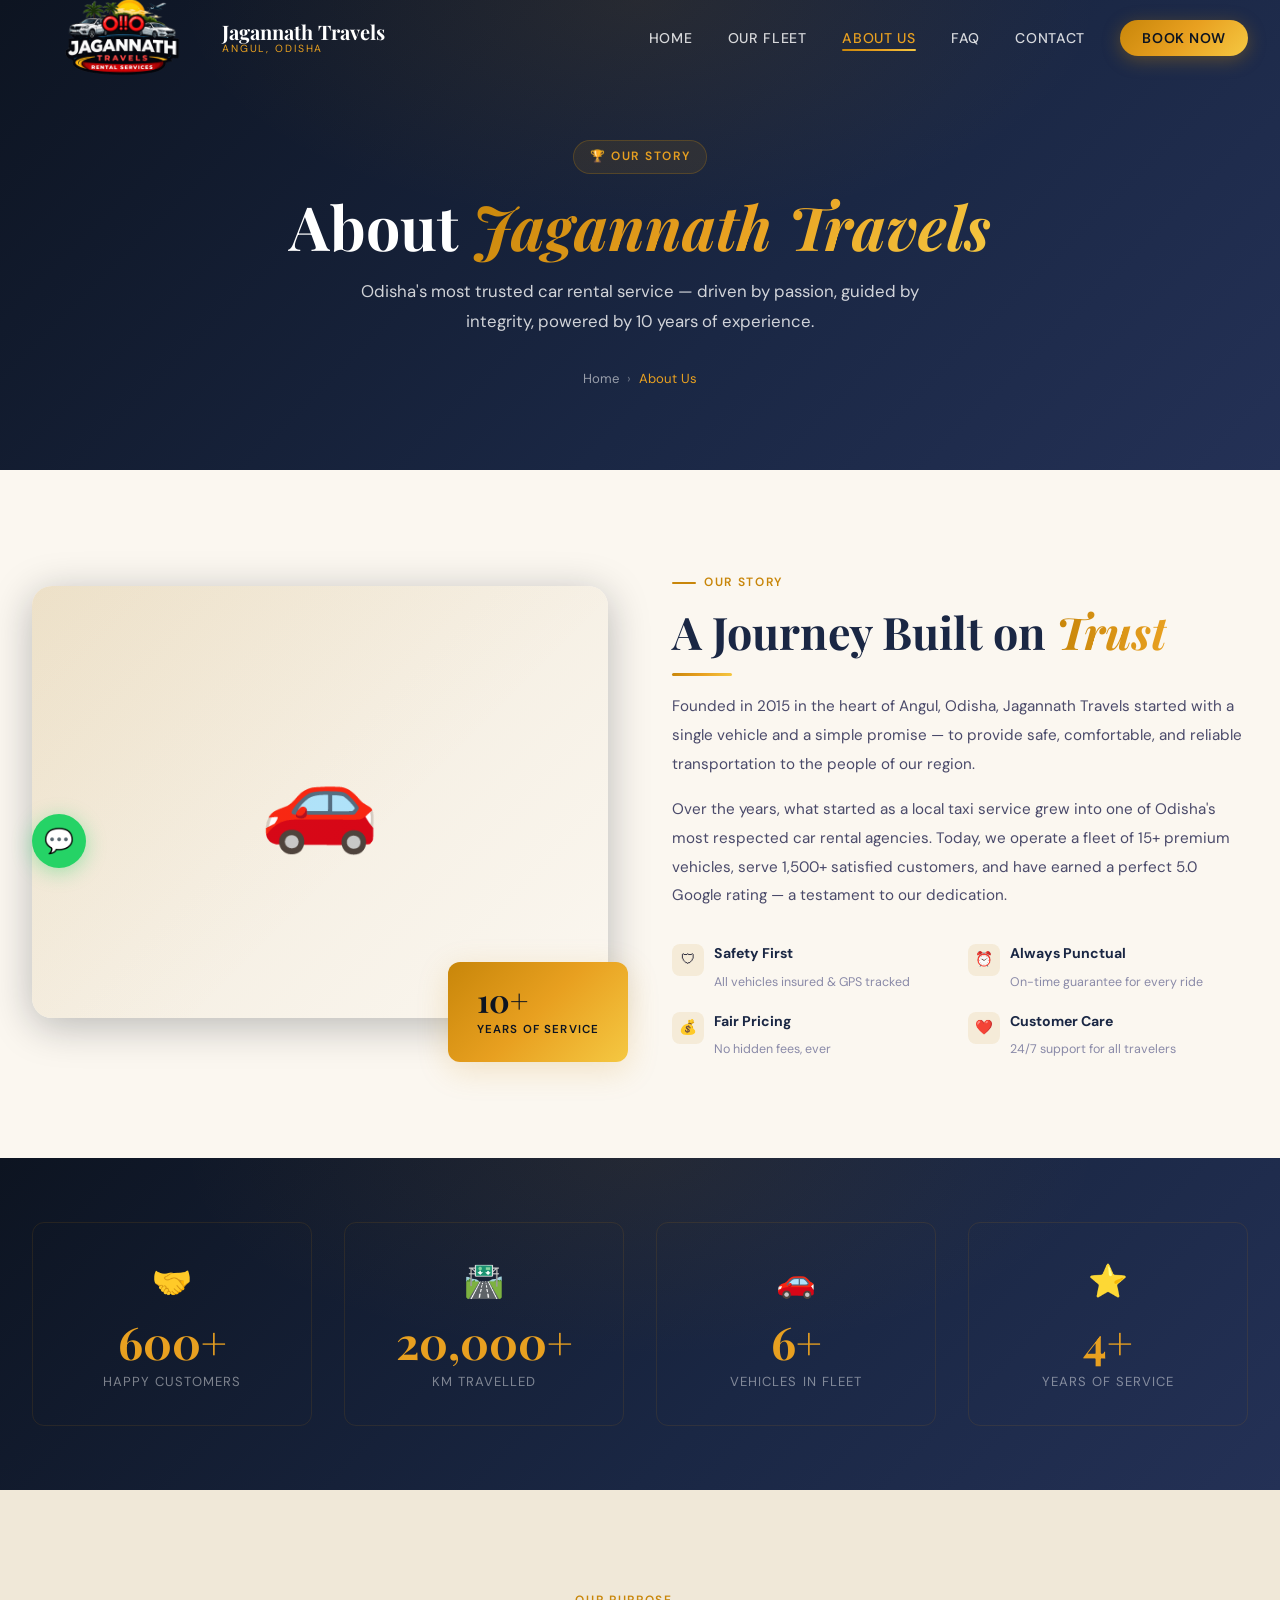
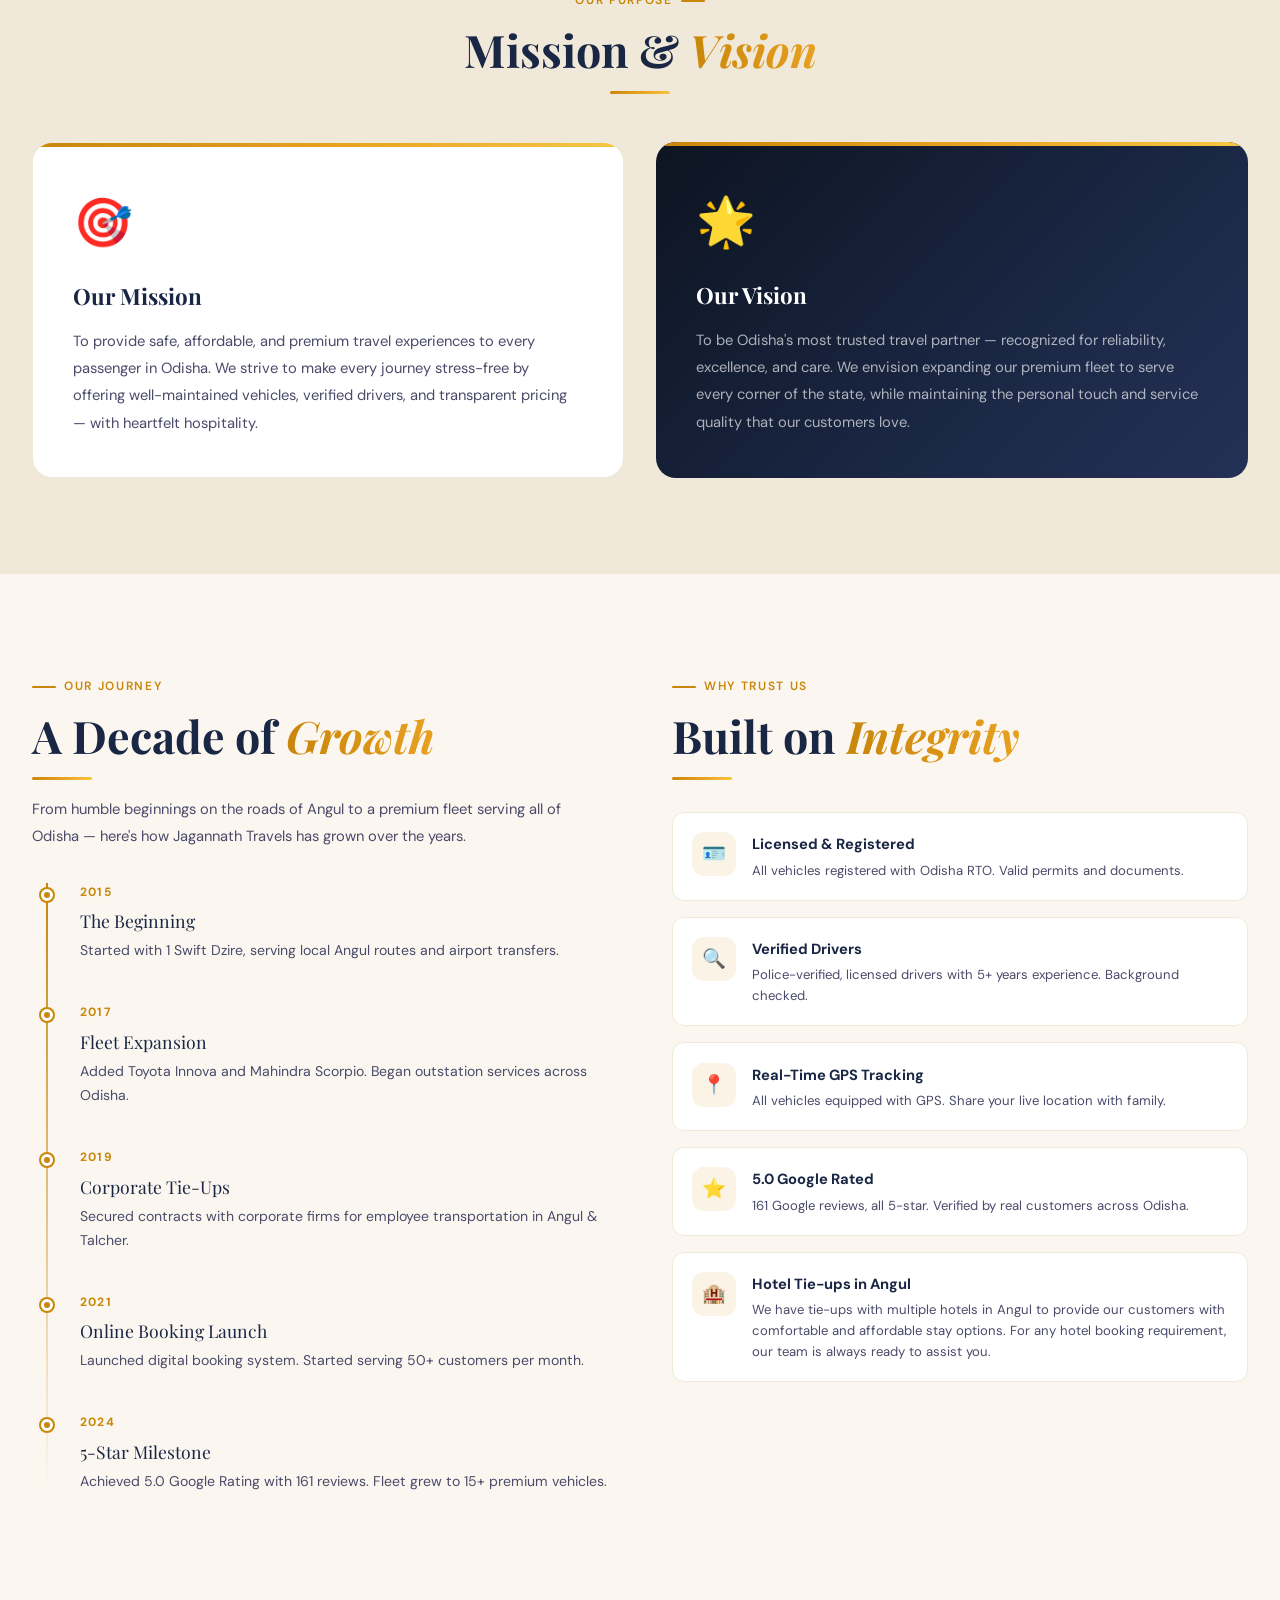
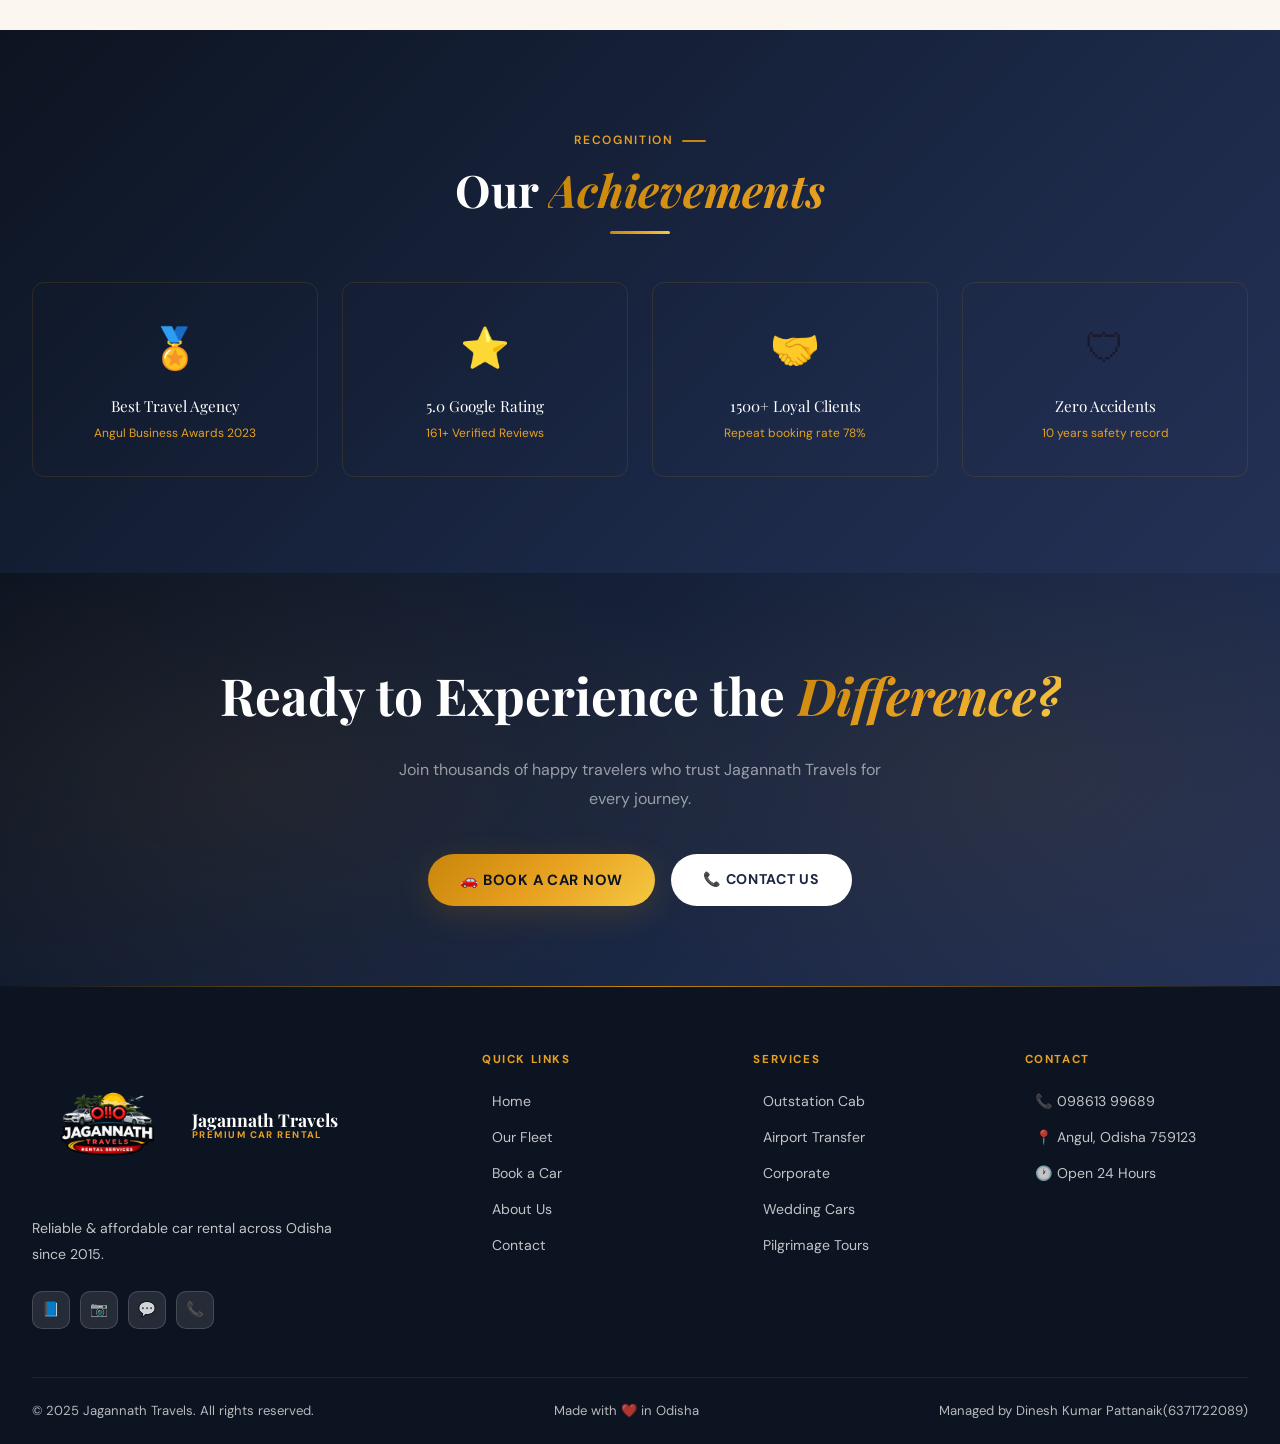
==== commit a85f5ea0: "Fixed redirect error and head structure" ====
--- a/about.html
+++ b/about.html
@@ -7,6 +7,7 @@
   <meta name="description" content="Learn about Jagannath Travels — Angul's most trusted car rental service since 2015. Our story, mission, and values. 5.0 Google rated, serving Odisha with pride." />
   <meta name="keywords" content="about Jagannath Travels, car rental company Angul, travel agency Odisha history, trusted cab service Odisha" />
   <link rel="canonical" href="https://www.jagannathtravel.com/about.html" />
+  <meta name="robots" content="index, follow" />
   <link rel="stylesheet" href="style.css" />
 </head>
 <body class="inner-page">
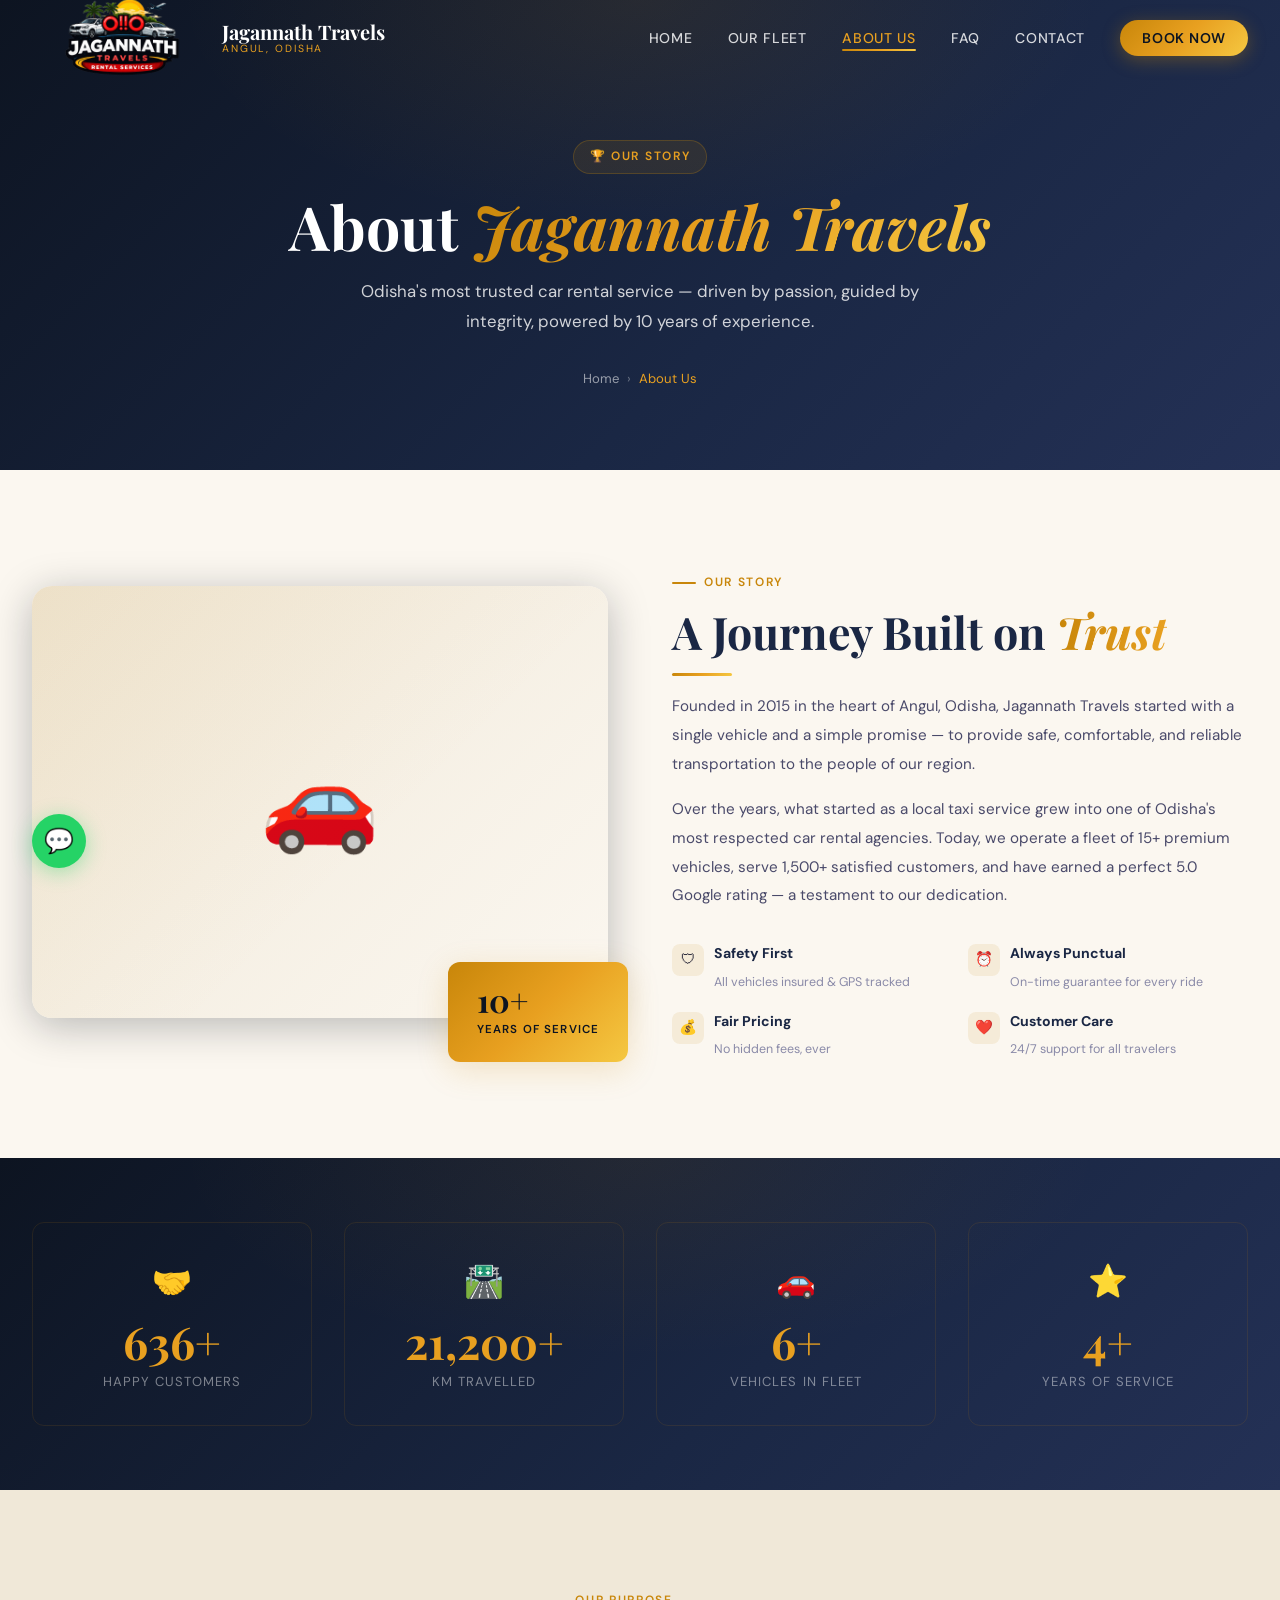
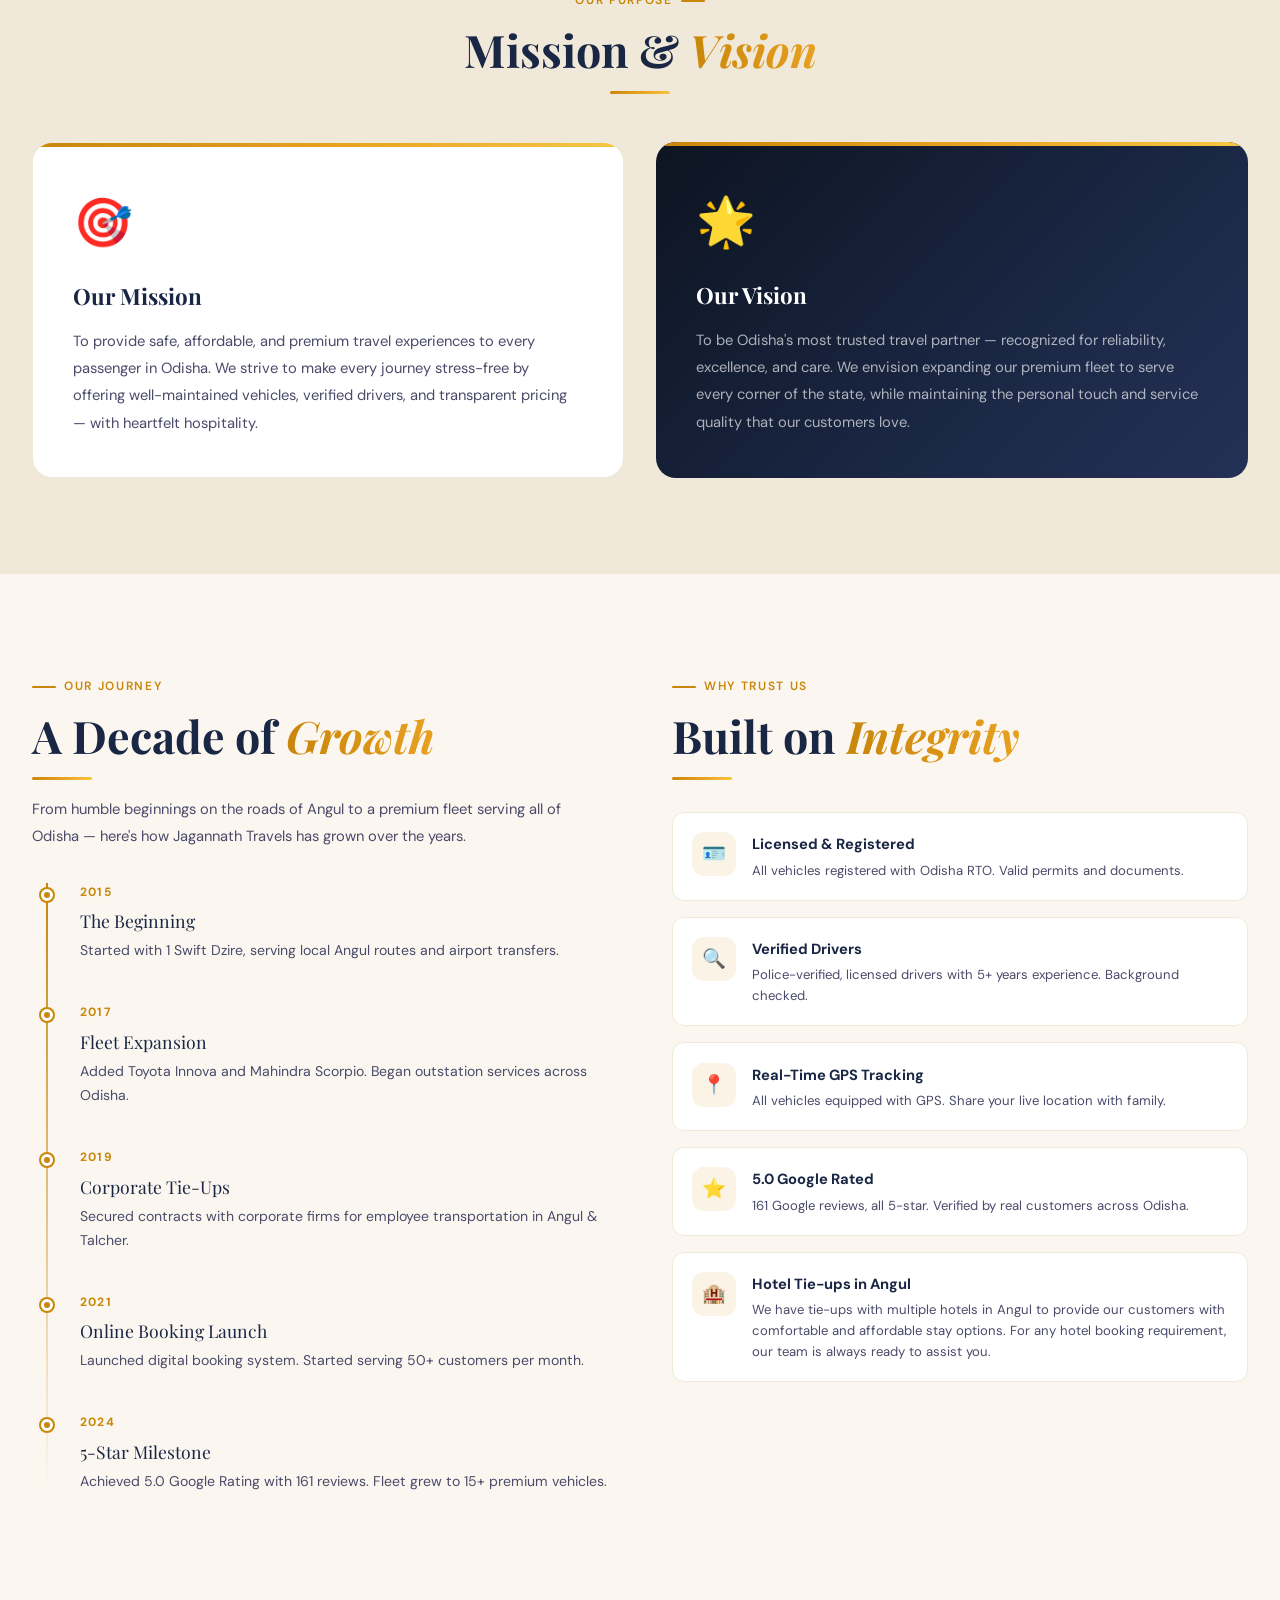
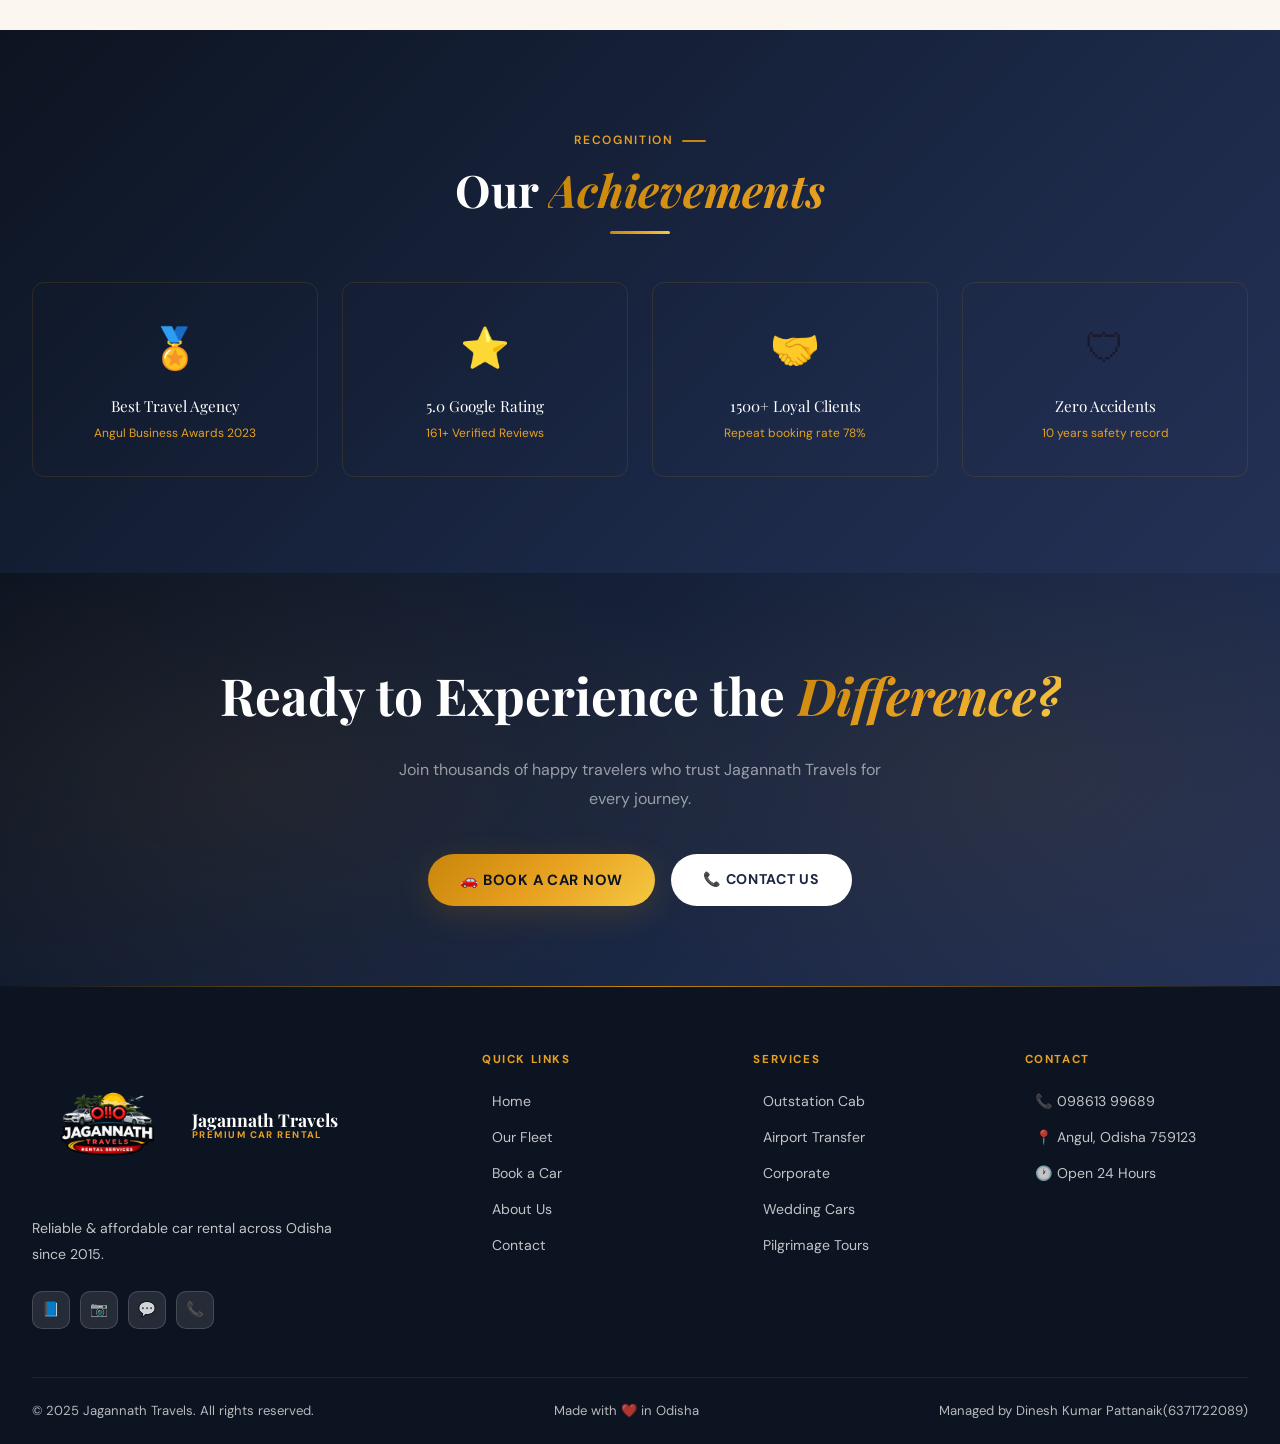
==== commit 3c12c4f1: "Improve cars fleet page SEO and UI" ====
--- a/about.html
+++ b/about.html
@@ -5,9 +5,41 @@
   <meta name="viewport" content="width=device-width, initial-scale=1.0" />
   <title>About Us | Jagannath Travels – Trusted Car Rental Angul, Odisha</title>
   <meta name="description" content="Learn about Jagannath Travels — Angul's most trusted car rental service since 2015. Our story, mission, and values. 5.0 Google rated, serving Odisha with pride." />
-  <meta name="keywords" content="about Jagannath Travels, car rental company Angul, travel agency Odisha history, trusted cab service Odisha" />
   <link rel="canonical" href="https://www.jagannathtravel.com/about.html" />
   <meta name="robots" content="index, follow" />
+  <meta property="og:type" content="website" />
+  <meta property="og:site_name" content="Jagannath Travels" />
+  <meta property="og:url" content="https://www.jagannathtravel.com/about.html" />
+  <meta property="og:title" content="About Us | Jagannath Travels" />
+  <meta property="og:description" content="Learn about Jagannath Travels — Angul's trusted car rental service since 2015." />
+  <meta property="og:image" content="https://www.jagannathtravel.com/images/home.webp" />
+  <meta name="twitter:card" content="summary_large_image" />
+  <meta name="twitter:url" content="https://www.jagannathtravel.com/about.html" />
+  <meta name="twitter:title" content="About Us | Jagannath Travels" />
+  <meta name="twitter:description" content="Learn about Jagannath Travels — Angul's trusted car rental service since 2015." />
+  <meta name="twitter:image" content="https://www.jagannathtravel.com/images/home.webp" />
+  <script type="application/ld+json">
+  {
+    "@context": "https://schema.org",
+    "@graph": [
+      {
+        "@type": "WebPage",
+        "@id": "https://www.jagannathtravel.com/about.html#webpage",
+        "url": "https://www.jagannathtravel.com/about.html",
+        "name": "About Us | Jagannath Travels",
+        "description": "Learn about Jagannath Travels and our mission to provide safe, reliable transport in Odisha.",
+        "inLanguage": "en-IN"
+      },
+      {
+        "@type": "BreadcrumbList",
+        "itemListElement": [
+          {"@type": "ListItem", "position": 1, "name": "Home", "item": "https://www.jagannathtravel.com/"},
+          {"@type": "ListItem", "position": 2, "name": "About Us", "item": "https://www.jagannathtravel.com/about.html"}
+        ]
+      }
+    ]
+  }
+  </script>
   <link rel="stylesheet" href="style.css" />
 </head>
 <body class="inner-page">
@@ -21,19 +53,19 @@
 
   <nav class="nav" id="mainNav">
     <div class="nav-inner">
-      <a href="index.html" class="nav-logo">
+      <a href="https://www.jagannathtravel.com/" class="nav-logo">
         <div class="logo-icon">
           <img src="images/logo.png" alt="Jagannath Travels Logo">
         </div>
         <div class="logo-text">Jagannath Travels<span>Angul, Odisha</span></div>
       </a>
       <ul class="nav-links" id="navLinks">
-        <li><a href="index.html">Home</a></li>
-        <li><a href="cars.html">Our Fleet</a></li>
-        <li><a href="about.html">About Us</a></li>
-        <li><a href="faq.html">FAQ</a></li>
-        <li><a href="contact.html">Contact</a></li>
-        <li><a href="contact.html" class="nav-cta">Book Now</a></li>
+        <li><a href="https://www.jagannathtravel.com/">Home</a></li>
+        <li><a href="https://www.jagannathtravel.com/cars.html">Our Fleet</a></li>
+        <li><a href="https://www.jagannathtravel.com/about.html">About Us</a></li>
+        <li><a href="https://www.jagannathtravel.com/faq.html">FAQ</a></li>
+        <li><a href="https://www.jagannathtravel.com/contact.html">Contact</a></li>
+        <li><a href="https://www.jagannathtravel.com/contact.html" class="nav-cta">Book Now</a></li>
       </ul>
       <button class="nav-toggle" id="navToggle" aria-label="Toggle Menu" aria-expanded="false" aria-controls="navLinks"><span></span><span></span><span></span></button>
     </div>
@@ -45,7 +77,7 @@
       <h1 class="page-hero-title">About <span class="italic">Jagannath Travels</span></h1>
       <p class="page-hero-desc">Odisha's most trusted car rental service — driven by passion, guided by integrity, powered by 10 years of experience.</p>
       <nav class="breadcrumb" aria-label="Breadcrumb">
-        <a href="index.html">Home</a>
+        <a href="https://www.jagannathtravel.com/">Home</a>
         <span>›</span>
         <span class="current">About Us</span>
       </nav>
@@ -300,8 +332,8 @@
       <h2 class="cta-title">Ready to Experience the <span class="italic">Difference?</span></h2>
       <p class="cta-sub">Join thousands of happy travelers who trust Jagannath Travels for every journey.</p>
       <div class="cta-actions">
-        <a href="contact.html" class="btn-primary">🚗 Book a Car Now</a>
-        <a href="contact.html" class="btn-white">📞 Contact Us</a>
+        <a href="https://www.jagannathtravel.com/contact.html" class="btn-primary">🚗 Book a Car Now</a>
+        <a href="https://www.jagannathtravel.com/contact.html" class="btn-white">📞 Contact Us</a>
       </div>
     </div>
   </section>
@@ -312,11 +344,11 @@
       <div class="footer-brand">
         <div class="footer-logo"><div class="logo-icon"><img src="images/logo.png" alt="Jagannath Travels Logo"></div><div class="logo-text">Jagannath Travels<span>Premium Car Rental</span></div></div>
         <p class="footer-desc">Reliable & affordable car rental across Odisha since 2015.</p>
-        <div class="footer-social"><a href="#" class="social-btn">📘</a><a href="#" class="social-btn">📷</a><a href="https://wa.me/919861399689" class="social-btn">💬</a><a href="tel:09861399689" class="social-btn">📞</a></div>
-      </div>
-      <div><div class="footer-col-title">Quick Links</div><ul class="footer-links"><li><a href="index.html">Home</a></li><li><a href="cars.html">Our Fleet</a></li><li><a href="contact.html">Book a Car</a></li><li><a href="about.html">About Us</a></li><li><a href="contact.html">Contact</a></li></ul></div>
-      <div><div class="footer-col-title">Services</div><ul class="footer-links"><li><a href="#">Outstation Cab</a></li><li><a href="#">Airport Transfer</a></li><li><a href="#">Corporate</a></li><li><a href="#">Wedding Cars</a></li><li><a href="#">Pilgrimage Tours</a></li></ul></div>
-      <div><div class="footer-col-title">Contact</div><ul class="footer-links"><li><a href="tel:09861399689">📞 098613 99689</a></li><li><a href="contact.html">📍 Angul, Odisha 759123</a></li><li><a href="#">🕐 Open 24 Hours</a></li></ul></div>
+        <div class="footer-social"><a href="https://www.jagannathtravel.com/contact.html" class="social-btn">📘</a><a href="https://www.jagannathtravel.com/contact.html" class="social-btn">📷</a><a href="https://wa.me/919861399689" class="social-btn">💬</a><a href="tel:09861399689" class="social-btn">📞</a></div>
+      </div>
+      <div><div class="footer-col-title">Quick Links</div><ul class="footer-links"><li><a href="https://www.jagannathtravel.com/">Home</a></li><li><a href="https://www.jagannathtravel.com/cars.html">Our Fleet</a></li><li><a href="https://www.jagannathtravel.com/contact.html">Book a Car</a></li><li><a href="https://www.jagannathtravel.com/about.html">About Us</a></li><li><a href="https://www.jagannathtravel.com/contact.html">Contact</a></li></ul></div>
+      <div><div class="footer-col-title">Services</div><ul class="footer-links"><li><a href="https://www.jagannathtravel.com/contact.html">Outstation Cab</a></li><li><a href="https://www.jagannathtravel.com/contact.html">Airport Transfer</a></li><li><a href="https://www.jagannathtravel.com/contact.html">Corporate</a></li><li><a href="https://www.jagannathtravel.com/contact.html">Wedding Cars</a></li><li><a href="https://www.jagannathtravel.com/contact.html">Pilgrimage Tours</a></li></ul></div>
+      <div><div class="footer-col-title">Contact</div><ul class="footer-links"><li><a href="tel:09861399689">📞 098613 99689</a></li><li><a href="https://www.jagannathtravel.com/contact.html">📍 Angul, Odisha 759123</a></li><li><a href="https://www.jagannathtravel.com/contact.html">🕐 Open 24 Hours</a></li></ul></div>
     </div>
     <div class="footer-bottom"><span>© 2025 Jagannath Travels. All rights reserved.</span><span>Made with ❤️ in Odisha</span><span>Managed by Dinesh Kumar Pattanaik(6371722089)</span></div>
   </footer>
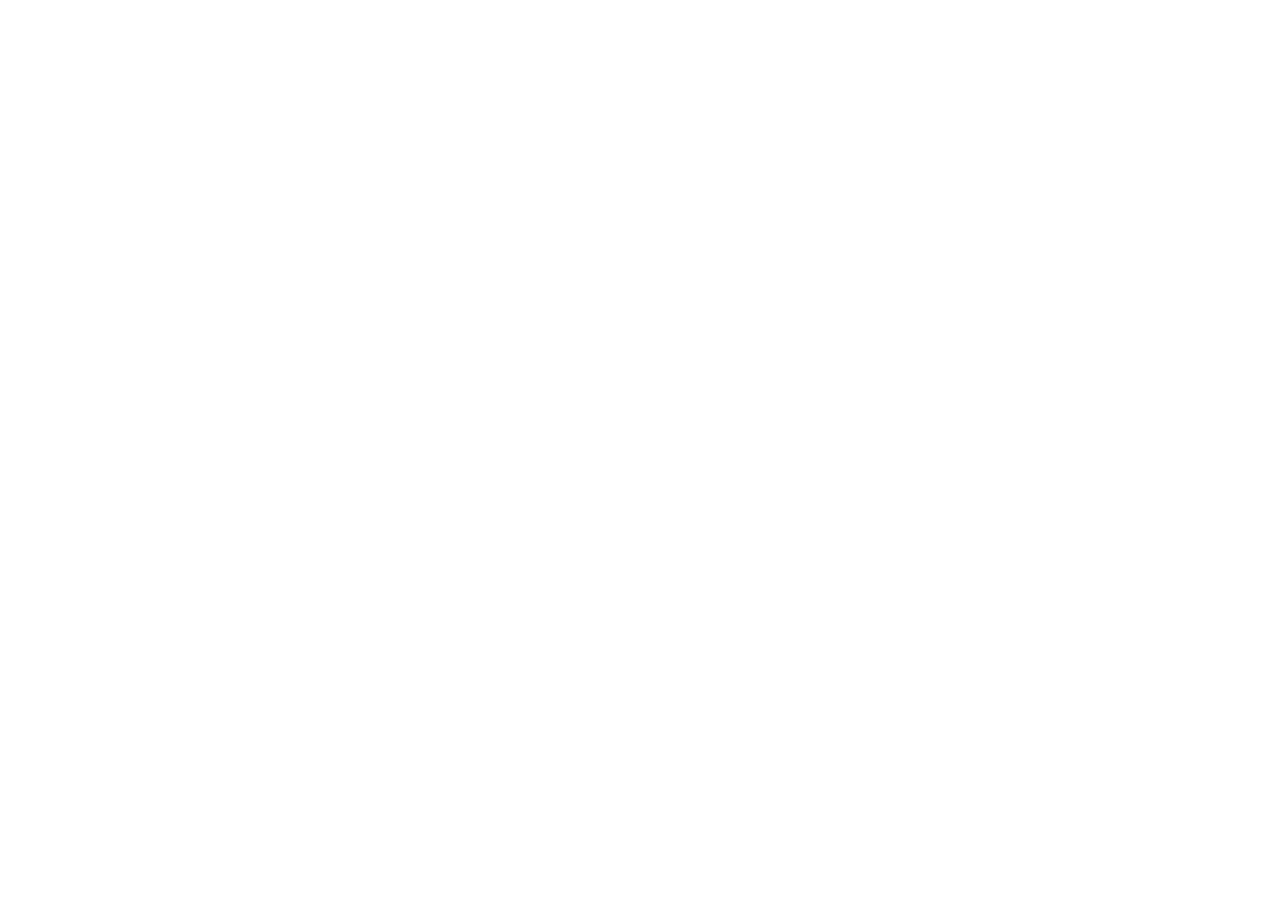
==== commit c5f58c82: "Fix canonical redirects and SEO URL consistency" ====
--- a/about.html
+++ b/about.html
@@ -3,6 +3,17 @@
 <head>
   <meta charset="UTF-8" />
   <meta name="viewport" content="width=device-width, initial-scale=1.0" />
+  <script>
+    (function () {
+      const canonicalHost = 'www.jagannathtravel.com';
+      const { protocol, host, pathname, search, hash } = window.location;
+      const normalizedPath = pathname === '/index.html' ? '/' : pathname;
+      const needsRedirect = protocol !== 'https:' || host !== canonicalHost || normalizedPath !== pathname;
+      if (needsRedirect) {
+        window.location.replace(`https://${canonicalHost}${normalizedPath}${search}${hash}`);
+      }
+    })();
+  </script>
   <title>About Us | Jagannath Travels – Trusted Car Rental Angul, Odisha</title>
   <meta name="description" content="Learn about Jagannath Travels — Angul's most trusted car rental service since 2015. Our story, mission, and values. 5.0 Google rated, serving Odisha with pride." />
   <link rel="canonical" href="https://www.jagannathtravel.com/about.html" />
